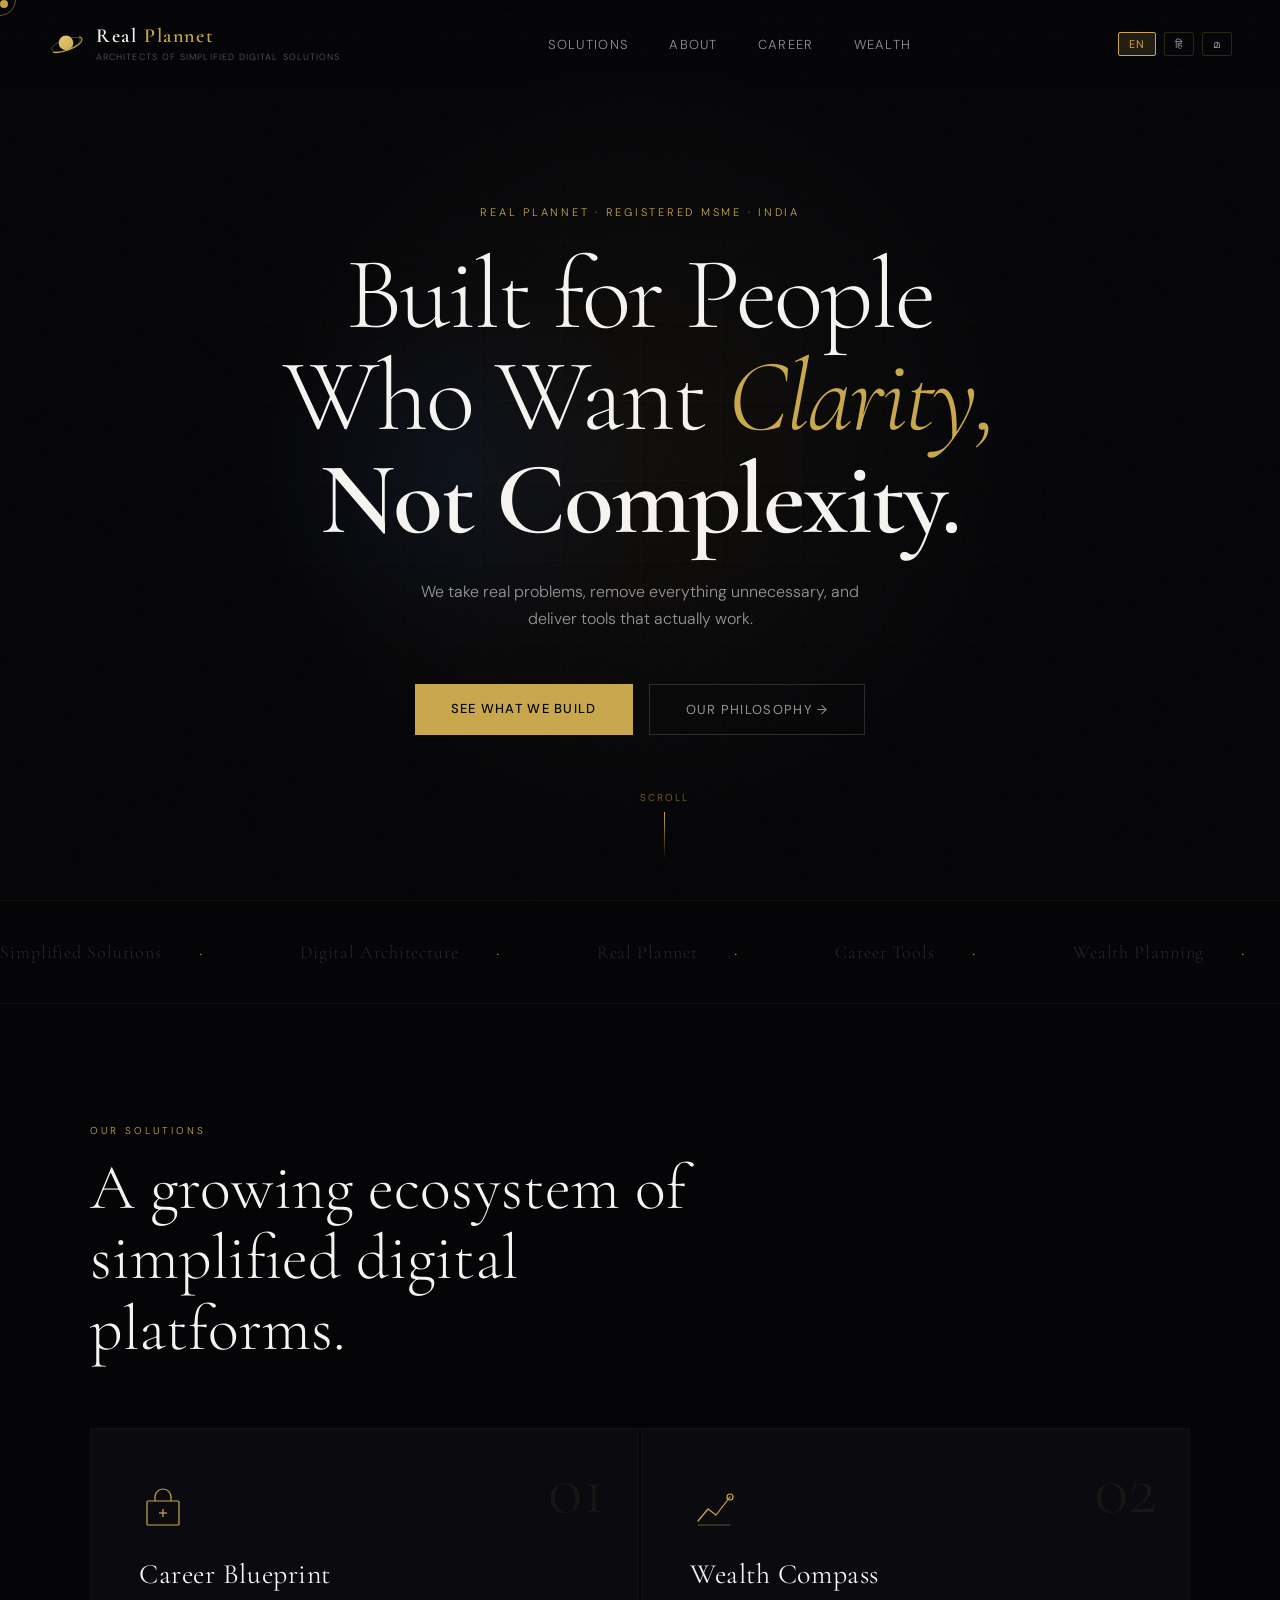
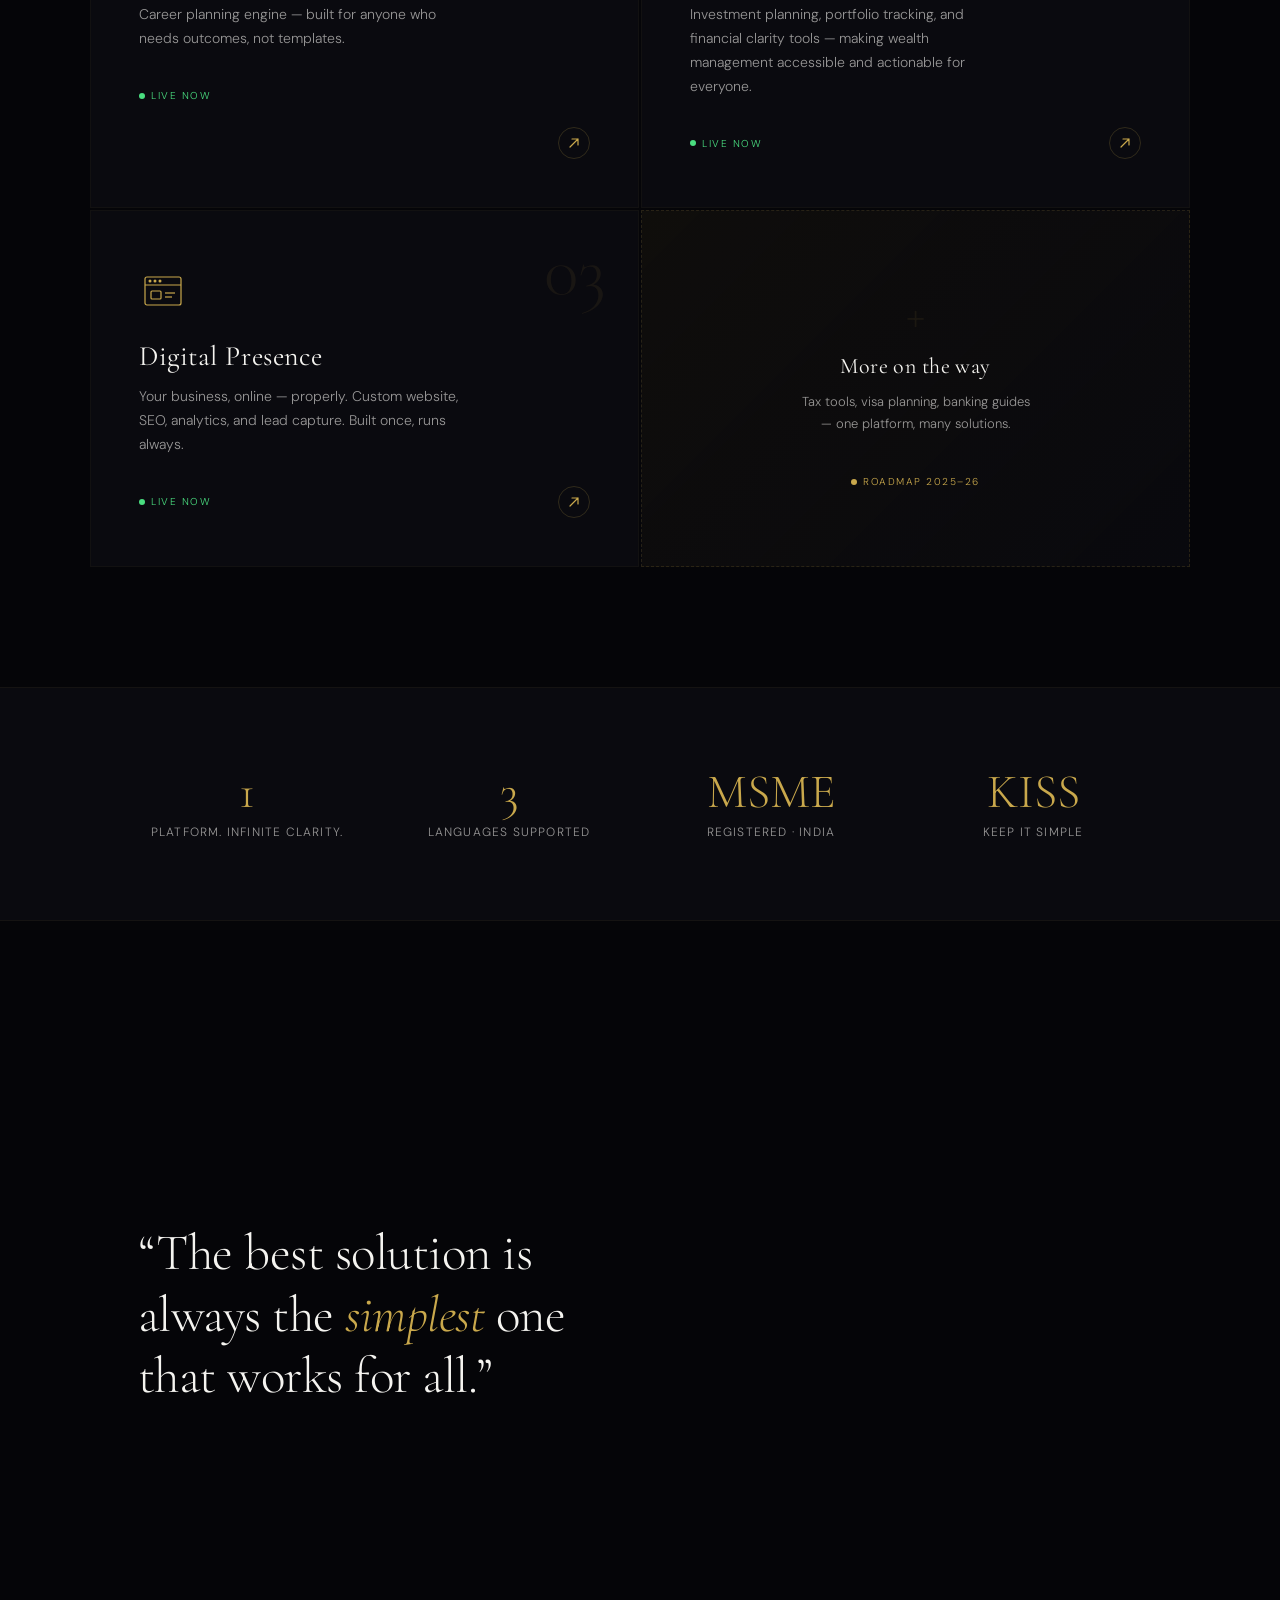
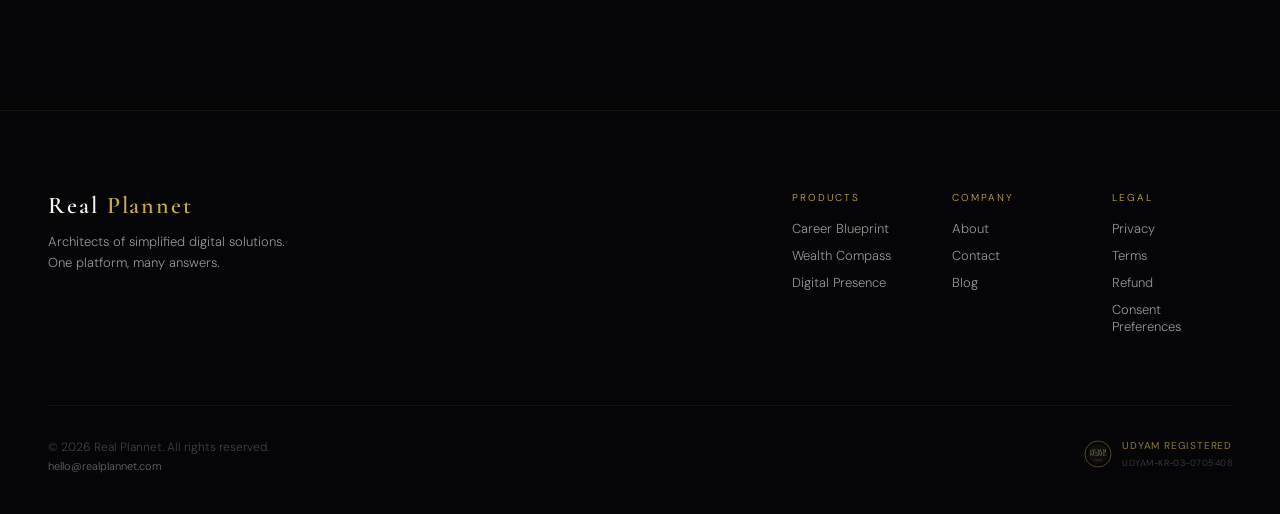
==== index.html @ f95e35b5 "SEO fixes: canonical tags, robots.txt, root favicons, OG/Twitter meta tags" ====
<!DOCTYPE html>
<html lang="en">
<head>
<meta charset="UTF-8">
<!-- Termly Consent Banner — MUST be first script -->
<script src="https://app.termly.io/resource-blocker/7c511a4a-8949-4176-b0ae-2893ac09e19d?autoBlock=on"></script>
<!-- Google Tag Manager -->
<script>(function(w,d,s,l,i){w[l]=w[l]||[];w[l].push({'gtm.start':
new Date().getTime(),event:'gtm.js'});var f=d.getElementsByTagName(s)[0],
j=d.createElement(s),dl=l!='dataLayer'?'&l='+l:'';j.async=true;j.src=
'https://www.googletagmanager.com/gtm.js?id='+i+dl;f.parentNode.insertBefore(j,f);
})(window,document,'script','dataLayer','GTM-W5S9GM2N');</script>
<!-- End Google Tag Manager -->
<!-- GA4 now managed via GTM-W5S9GM2N -->
<meta name="viewport" content="width=device-width, initial-scale=1.0">
<title>Real Plannet — Architects of Simplified Digital Solutions</title>
<meta name="description" content="Real Plannet builds simplified digital solutions for career, wealth, property, and beyond. One platform. Real results.">
<link rel="canonical" href="https://realplannet.com/">
<meta property="og:type" content="website">
<meta property="og:site_name" content="Real Plannet">
<meta property="og:url" content="https://realplannet.com/">
<meta property="og:title" content="Real Plannet — Architects of Simplified Digital Solutions">
<meta property="og:description" content="Real Plannet builds simplified digital solutions for career, wealth, property, and beyond. One platform. Real results.">
<meta property="og:image" content="https://realplannet.com/assets/icon-512.png">
<meta name="twitter:card" content="summary">
<meta name="twitter:title" content="Real Plannet — Architects of Simplified Digital Solutions">
<meta name="twitter:description" content="Real Plannet builds simplified digital solutions for career, wealth, property, and beyond. One platform. Real results.">
<meta name="twitter:image" content="https://realplannet.com/assets/icon-512.png">
<link rel="icon" href="assets/favicon.ico" sizes="any">
<link rel="icon" type="image/png" sizes="32x32" href="assets/favicon-32.png">
<link rel="icon" type="image/png" sizes="48x48" href="assets/favicon-48.png">
<link rel="apple-touch-icon" href="assets/apple-touch-icon.png">
<link rel="preconnect" href="https://fonts.googleapis.com">
<link href="https://fonts.googleapis.com/css2?family=Cormorant+Garamond:ital,wght@0,300;0,400;0,600;1,300;1,400&family=DM+Sans:wght@300;400;500&display=swap" rel="stylesheet">
<style>
  :root {
    --black: #050508;
    --deep: #0a0a0f;
    --navy: #080d1a;
    --gold: #c9a84c;
    --gold-light: #e8c97a;
    --gold-dim: rgba(201,168,76,0.15);
    --white: #f5f4f0;
    --white-dim: rgba(245,244,240,0.6);
    --white-faint: rgba(245,244,240,0.08);
    --font-display: 'Cormorant Garamond', serif;
    --font-body: 'DM Sans', sans-serif;
  }

  *, *::before, *::after { margin: 0; padding: 0; box-sizing: border-box; }

  html { scroll-behavior: smooth; }

  body {
    background: var(--black);
    color: var(--white);
    font-family: var(--font-body);
    font-weight: 300;
    overflow-x: hidden;
    cursor: none;
  }

  /* Custom cursor */
  .cursor {
    width: 8px; height: 8px;
    background: var(--gold);
    border-radius: 50%;
    position: fixed;
    pointer-events: none;
    z-index: 9999;
    transition: transform 0.15s ease;
    mix-blend-mode: difference;
  }
  .cursor-ring {
    width: 32px; height: 32px;
    border: 1px solid rgba(201,168,76,0.5);
    border-radius: 50%;
    position: fixed;
    pointer-events: none;
    z-index: 9998;
    transition: all 0.25s ease;
  }

  /* Noise overlay */
  body::before {
    content: '';
    position: fixed;
    inset: 0;
    background-image: url("data:image/svg+xml,%3Csvg viewBox='0 0 256 256' xmlns='http://www.w3.org/2000/svg'%3E%3Cfilter id='noise'%3E%3CfeTurbulence type='fractalNoise' baseFrequency='0.9' numOctaves='4' stitchTiles='stitch'/%3E%3C/filter%3E%3Crect width='100%25' height='100%25' filter='url(%23noise)' opacity='0.04'/%3E%3C/svg%3E");
    pointer-events: none;
    z-index: 9997;
    opacity: 0.4;
  }

  /* NAV */
  nav {
    position: fixed;
    top: 0; left: 0; right: 0;
    z-index: 100;
    display: flex;
    align-items: center;
    justify-content: space-between;
    padding: 24px 48px;
    background: linear-gradient(to bottom, rgba(5,5,8,0.95), transparent);
    backdrop-filter: blur(0px);
    transition: all 0.4s ease;
  }
  nav.scrolled {
    padding: 16px 48px;
    background: rgba(5,5,8,0.92);
    backdrop-filter: blur(20px);
    border-bottom: 1px solid rgba(201,168,76,0.08);
  }

  .logo {
    display: flex;
    align-items: center;
    gap: 12px;
    text-decoration: none;
  }
  .logo-mark {
    width: 36px; height: 36px;
    position: relative;
  }
  .logo-mark svg { width: 100%; height: 100%; }
  .logo-text {
    font-family: var(--font-display);
    font-size: 20px;
    font-weight: 600;
    letter-spacing: 0.08em;
    color: var(--white);
    white-space: nowrap;
  }
  .logo-text span { color: var(--gold); }

  .nav-links {
    display: flex;
    align-items: center;
    gap: 40px;
    list-style: none;
  }
  .nav-links a {
    color: var(--white-dim);
    text-decoration: none;
    font-size: 13px;
    letter-spacing: 0.1em;
    text-transform: uppercase;
    transition: color 0.3s;
  }
  .nav-links a:hover { color: var(--gold); }

  .nav-lang {
    display: flex;
    gap: 8px;
  }
  .lang-btn {
    background: none;
    border: 1px solid rgba(201,168,76,0.2);
    color: var(--white-dim);
    font-family: var(--font-body);
    font-size: 11px;
    letter-spacing: 0.08em;
    padding: 4px 10px;
    border-radius: 2px;
    cursor: none;
    transition: all 0.3s;
  }
  .lang-btn:hover, .lang-btn.active {
    border-color: var(--gold);
    color: var(--gold);
    background: var(--gold-dim);
  }

  /* HERO */
  .hero {
    min-height: 100vh;
    display: flex;
    flex-direction: column;
    align-items: center;
    justify-content: center;
    position: relative;
    overflow: hidden;
    padding: 120px 48px 80px;
  }

  /* Radial glow background */
  .hero-glow {
    position: absolute;
    width: 800px; height: 800px;
    background: radial-gradient(ellipse, rgba(201,168,76,0.06) 0%, transparent 70%);
    top: 50%; left: 50%;
    transform: translate(-50%, -50%);
    pointer-events: none;
  }
  .hero-glow-2 {
    position: absolute;
    width: 400px; height: 400px;
    background: radial-gradient(ellipse, rgba(30,60,120,0.15) 0%, transparent 70%);
    top: 30%; left: 20%;
    pointer-events: none;
  }

  /* Grid lines */
  .hero-grid {
    position: absolute;
    inset: 0;
    background-image:
      linear-gradient(rgba(201,168,76,0.03) 1px, transparent 1px),
      linear-gradient(90deg, rgba(201,168,76,0.03) 1px, transparent 1px);
    background-size: 80px 80px;
    mask-image: radial-gradient(ellipse 60% 60% at 50% 50%, black 0%, transparent 100%);
  }

  .hero-eyebrow {
    font-size: 11px;
    letter-spacing: 0.25em;
    text-transform: uppercase;
    color: var(--gold);
    margin-bottom: 24px;
    opacity: 0;
  }

  .hero-title {
    font-family: var(--font-display);
    font-size: clamp(56px, 8vw, 112px);
    font-weight: 300;
    line-height: 1.0;
    text-align: center;
    letter-spacing: -0.02em;
    max-width: 900px;
    opacity: 0;
  }
  .hero-title em {
    font-style: italic;
    color: var(--gold);
  }
  .hero-title .line-2 {
    display: block;
    font-weight: 600;
  }

  .hero-tagline {
    margin-top: 28px;
    font-size: 16px;
    color: var(--white-dim);
    text-align: center;
    max-width: 480px;
    line-height: 1.7;
    font-weight: 300;
    opacity: 0;
  }

  .hero-tagline-hi {
    display: none;
    font-size: 14px;
    color: var(--white-dim);
    margin-top: 8px;
    text-align: center;
  }
  .hero-tagline-ml {
    display: none;
    font-size: 14px;
    color: var(--white-dim);
    margin-top: 8px;
    text-align: center;
  }

  .hero-cta {
    margin-top: 52px;
    display: flex;
    gap: 16px;
    opacity: 0;
  }

  .btn-primary {
    background: var(--gold);
    color: var(--black);
    border: none;
    padding: 16px 36px;
    font-family: var(--font-body);
    font-size: 13px;
    font-weight: 500;
    letter-spacing: 0.1em;
    text-transform: uppercase;
    text-decoration: none;
    cursor: none;
    transition: all 0.3s ease;
    position: relative;
    overflow: hidden;
  }
  .btn-primary::after {
    content: '';
    position: absolute;
    inset: 0;
    background: rgba(255,255,255,0.2);
    transform: translateX(-100%);
    transition: transform 0.4s ease;
  }
  .btn-primary:hover::after { transform: translateX(0); }
  .btn-primary:hover { transform: translateY(-2px); box-shadow: 0 12px 40px rgba(201,168,76,0.25); }

  .btn-ghost {
    background: transparent;
    color: var(--white-dim);
    border: 1px solid rgba(245,244,240,0.15);
    padding: 16px 36px;
    font-family: var(--font-body);
    font-size: 13px;
    font-weight: 400;
    letter-spacing: 0.1em;
    text-transform: uppercase;
    text-decoration: none;
    cursor: none;
    transition: all 0.3s ease;
  }
  .btn-ghost:hover {
    border-color: var(--gold);
    color: var(--gold);
    transform: translateY(-2px);
  }

  /* Scroll indicator */
  .scroll-indicator {
    position: absolute;
    bottom: 40px;
    left: 50%;
    transform: translateX(-50%);
    display: flex;
    flex-direction: column;
    align-items: center;
    gap: 8px;
    opacity: 0;
  }
  .scroll-line {
    width: 1px;
    height: 48px;
    background: linear-gradient(to bottom, var(--gold), transparent);
    animation: scrollPulse 2s infinite;
  }
  .scroll-text {
    font-size: 10px;
    letter-spacing: 0.2em;
    text-transform: uppercase;
    color: var(--gold);
    opacity: 0.6;
  }

  /* PRODUCTS SECTION */
  .section {
    padding: 120px 48px;
    position: relative;
  }

  .section-label {
    font-size: 10px;
    letter-spacing: 0.3em;
    text-transform: uppercase;
    color: var(--gold);
    margin-bottom: 16px;
  }

  .section-title {
    font-family: var(--font-display);
    font-size: clamp(36px, 5vw, 64px);
    font-weight: 300;
    line-height: 1.1;
    max-width: 600px;
    margin-bottom: 64px;
  }
  .section-title em { font-style: italic; color: var(--gold); }

  /* Product cards */
  .products-grid {
    display: grid;
    grid-template-columns: 1fr 1fr;
    gap: 2px;
    max-width: 1100px;
    margin: 0 auto;
  }

  .product-card {
    background: var(--deep);
    padding: 56px 48px;
    position: relative;
    overflow: hidden;
    cursor: none;
    transition: all 0.4s ease;
    border: 1px solid rgba(201,168,76,0.04);
    text-decoration: none;
    display: block;
    group: true;
  }
  .product-card::before {
    content: '';
    position: absolute;
    inset: 0;
    background: linear-gradient(135deg, rgba(201,168,76,0.05), transparent);
    opacity: 0;
    transition: opacity 0.4s;
  }
  .product-card:hover { transform: translateY(-4px); border-color: rgba(201,168,76,0.15); }
  .product-card:hover::before { opacity: 1; }

  .card-number {
    font-family: var(--font-display);
    font-size: 72px;
    font-weight: 300;
    color: rgba(201,168,76,0.08);
    position: absolute;
    top: 24px; right: 32px;
    line-height: 1;
    transition: color 0.4s;
  }
  .product-card:hover .card-number { color: rgba(201,168,76,0.15); }

  .card-icon {
    width: 48px; height: 48px;
    margin-bottom: 24px;
  }

  .card-title {
    font-family: var(--font-display);
    font-size: 28px;
    font-weight: 400;
    color: var(--white);
    margin-bottom: 12px;
    letter-spacing: 0.02em;
  }

  .card-desc {
    font-size: 14px;
    color: var(--white-dim);
    line-height: 1.7;
    max-width: 320px;
    margin-bottom: 32px;
  }

  .card-status {
    display: inline-flex;
    align-items: center;
    gap: 6px;
    font-size: 10px;
    letter-spacing: 0.15em;
    text-transform: uppercase;
  }
  .status-live { color: #4ade80; }
  .status-live::before {
    content: '';
    width: 6px; height: 6px;
    background: #4ade80;
    border-radius: 50%;
    animation: pulse-green 2s infinite;
  }
  .status-soon { color: var(--gold); }
  .status-soon::before {
    content: '';
    width: 6px; height: 6px;
    background: var(--gold);
    border-radius: 50%;
  }

  .card-arrow {
    position: absolute;
    bottom: 48px; right: 48px;
    width: 32px; height: 32px;
    border: 1px solid rgba(201,168,76,0.2);
    border-radius: 50%;
    display: flex;
    align-items: center;
    justify-content: center;
    transition: all 0.3s;
  }
  .product-card:hover .card-arrow {
    background: var(--gold);
    border-color: var(--gold);
    transform: rotate(45deg);
  }
  .card-arrow svg { width: 12px; height: 12px; }
  .product-card:hover .card-arrow svg path { stroke: var(--black); }

  /* STATS */
  .stats-section {
    padding: 80px 48px;
    background: var(--deep);
    border-top: 1px solid rgba(201,168,76,0.06);
    border-bottom: 1px solid rgba(201,168,76,0.06);
  }
  .stats-grid {
    display: grid;
    grid-template-columns: repeat(4, 1fr);
    gap: 48px;
    max-width: 1000px;
    margin: 0 auto;
    text-align: center;
  }
  .stat-number {
    font-family: var(--font-display);
    font-size: 48px;
    font-weight: 300;
    color: var(--gold);
    line-height: 1;
    margin-bottom: 8px;
  }
  .stat-label {
    font-size: 12px;
    letter-spacing: 0.1em;
    text-transform: uppercase;
    color: var(--white-dim);
  }

  /* ABOUT / PHILOSOPHY */
  .philosophy {
    padding: 140px 48px;
    max-width: 1100px;
    margin: 0 auto;
    display: grid;
    grid-template-columns: 1fr 1fr;
    gap: 80px;
    align-items: center;
  }
  .philosophy-quote {
    font-family: var(--font-display);
    font-size: clamp(32px, 4vw, 52px);
    font-weight: 300;
    line-height: 1.2;
    letter-spacing: -0.01em;
  }
  .philosophy-quote em { font-style: italic; color: var(--gold); }

  .philosophy-body {
    font-size: 15px;
    color: var(--white-dim);
    line-height: 1.85;
  }
  .philosophy-body p + p { margin-top: 20px; }

  .philosophy-divider {
    width: 40px;
    height: 1px;
    background: var(--gold);
    margin: 28px 0;
  }

  /* MARQUEE */
  .marquee-section {
    padding: 40px 0;
    overflow: hidden;
    border-top: 1px solid rgba(201,168,76,0.06);
    border-bottom: 1px solid rgba(201,168,76,0.06);
  }
  .marquee-track {
    display: flex;
    gap: 64px;
    animation: marquee 20s linear infinite;
    white-space: nowrap;
  }
  .marquee-item {
    font-family: var(--font-display);
    font-size: 18px;
    font-weight: 300;
    color: rgba(245,244,240,0.15);
    letter-spacing: 0.05em;
    flex-shrink: 0;
  }
  .marquee-item span { color: var(--gold); margin: 0 32px; }

  /* FOOTER */
  footer {
    padding: 80px 48px 40px;
    border-top: 1px solid rgba(201,168,76,0.08);
  }
  .footer-top {
    display: flex;
    justify-content: space-between;
    align-items: flex-start;
    margin-bottom: 60px;
  }
  .footer-brand .logo-text {
    font-size: 24px;
    margin-bottom: 12px;
    display: block;
  }
  .footer-tagline {
    font-size: 13px;
    color: var(--white-dim);
    max-width: 260px;
    line-height: 1.6;
  }
  .footer-links {
    display: grid;
    grid-template-columns: repeat(3, 120px);
    gap: 40px;
  }
  .footer-col-title {
    font-size: 10px;
    letter-spacing: 0.2em;
    text-transform: uppercase;
    color: var(--gold);
    margin-bottom: 16px;
  }
  .footer-col a {
    display: block;
    font-size: 13px;
    color: var(--white-dim);
    text-decoration: none;
    margin-bottom: 10px;
    transition: color 0.3s;
  }
  .footer-col a:hover { color: var(--white); }

  .footer-bottom {
    display: flex;
    justify-content: space-between;
    align-items: center;
    padding-top: 32px;
    border-top: 1px solid rgba(245,244,240,0.05);
    font-size: 12px;
    color: rgba(245,244,240,0.25);
  }
  .footer-msme {
    font-size: 11px;
    color: rgba(245,244,240,0.2);
    text-align: right;
    line-height: 1.6;
  }

  /* ANIMATIONS */
  @keyframes fadeUp {
    from { opacity: 0; transform: translateY(30px); }
    to { opacity: 1; transform: translateY(0); }
  }
  @keyframes fadeIn {
    from { opacity: 0; }
    to { opacity: 1; }
  }
  @keyframes scrollPulse {
    0%, 100% { opacity: 0.4; transform: scaleY(1); }
    50% { opacity: 1; transform: scaleY(1.2); }
  }
  @keyframes pulse-green {
    0%, 100% { opacity: 1; box-shadow: 0 0 0 0 rgba(74,222,128,0.4); }
    50% { box-shadow: 0 0 0 4px rgba(74,222,128,0); }
  }
  @keyframes marquee {
    from { transform: translateX(0); }
    to { transform: translateX(-50%); }
  }

  /* Scroll reveal */
  .reveal {
    opacity: 0;
    transform: translateY(40px);
    transition: all 0.8s ease;
  }
  .reveal.visible {
    opacity: 1;
    transform: translateY(0);
  }

  /* Responsive */
  @media (max-width: 768px) {
    nav { padding: 20px 24px; }
    .nav-links { display: none; }
    .hero { padding: 100px 24px 80px; }
    .section { padding: 80px 24px; }
    .products-grid { grid-template-columns: 1fr; }
    .stats-grid { grid-template-columns: repeat(2, 1fr); gap: 32px; }
    .philosophy { grid-template-columns: 1fr; padding: 80px 24px; gap: 40px; }
    .footer-top { flex-direction: column; gap: 40px; }
    .footer-links { grid-template-columns: repeat(2, 1fr); }
  }
</style>
</head>
<body>
<!-- Google Tag Manager (noscript) -->
<noscript><iframe src="https://www.googletagmanager.com/ns.html?id=GTM-W5S9GM2N"
height="0" width="0" style="display:none;visibility:hidden"></iframe></noscript>
<!-- End Google Tag Manager (noscript) -->

<!-- Custom cursor -->
<div class="cursor" id="cursor"></div>
<div class="cursor-ring" id="cursorRing"></div>

<!-- NAV -->
<nav id="navbar">
  <a href="#" class="logo">
    <div class="logo-mark">
      <svg viewBox="0 0 64 64" fill="none" xmlns="http://www.w3.org/2000/svg">
        <defs><linearGradient id="navGold" x1="20" y1="16" x2="44" y2="48" gradientUnits="userSpaceOnUse"><stop stop-color="#e8c97a"/><stop offset="1" stop-color="#c9a84c"/></linearGradient></defs>
        <ellipse cx="32" cy="33" rx="27" ry="9.5" transform="rotate(-20 32 33)" stroke="#c9a84c" stroke-width="1.4" opacity="0.45"/>
        <circle cx="32" cy="30" r="13" fill="url(#navGold)"/>
        <path d="M5.5 38 A27 9.5 0 0 0 58.5 28" transform="rotate(-20 32 33)" stroke="#c9a84c" stroke-width="1.8" fill="none"/>
      </svg>
    </div>
    <span style="display:flex; flex-direction:column; gap:3px;">
      <span class="logo-text">Real <span>Plannet</span></span>
      <span style="font-size:9px; letter-spacing:0.12em; color:rgba(245,244,240,0.35); text-transform:uppercase; font-family:'DM Sans', sans-serif;">Architects of Simplified Digital Solutions</span>
    </span>
  </a>

  <ul class="nav-links">
    <li><a href="#solutions" data-i18n="nav_solutions">Solutions</a></li>
    <li><a href="#about" data-i18n="nav_about">About</a></li>
    <li><a href="#career" data-i18n="nav_career">Career</a></li>
    <li><a href="#wealth" data-i18n="nav_wealth">Wealth</a></li>
  </ul>

  <div class="nav-lang">
    <button class="lang-btn active" onclick="setLang('en')">EN</button>
    <button class="lang-btn" onclick="setLang('hi')">हि</button>
    <button class="lang-btn" onclick="setLang('ml')">മ</button>
  </div>
</nav>

<!-- HERO -->
<section class="hero">
  <div class="hero-glow"></div>
  <div class="hero-glow-2"></div>
  <div class="hero-grid"></div>

  <p class="hero-eyebrow reveal" data-i18n="hero_eyebrow">Real Plannet · Registered MSME · India</p>

  <h1 class="hero-title reveal" id="heroTitle" data-i18n-html="hero_title">
    Built for People<br>
    Who Want <em>Clarity,</em> <span class="line-2">Not Complexity.</span>
  </h1>

  <p class="hero-tagline reveal" id="heroTagline" data-i18n="hero_tagline">
    We take real problems, remove everything unnecessary, and deliver tools that actually work.
  </p>

  <div class="hero-cta reveal">
    <a href="#solutions" class="btn-primary" data-i18n="hero_cta_primary">See What We Build</a>
    <a href="#about" class="btn-ghost" data-i18n="hero_cta_ghost">Our Philosophy →</a>
  </div>

  <div class="scroll-indicator reveal">
    <span class="scroll-text" data-i18n="scroll_text">Scroll</span>
    <div class="scroll-line"></div>
  </div>
</section>

<!-- MARQUEE -->
<div class="marquee-section">
  <div class="marquee-track">
    <span class="marquee-item">Simplified Solutions <span>·</span></span>
    <span class="marquee-item">Digital Architecture <span>·</span></span>
    <span class="marquee-item">Real Plannet <span>·</span></span>
    <span class="marquee-item">Career Tools <span>·</span></span>
    <span class="marquee-item">Wealth Planning <span>·</span></span>
    <span class="marquee-item">Property Intelligence <span>·</span></span>
    <span class="marquee-item">KISS Philosophy <span>·</span></span>
    <span class="marquee-item">Real Results <span>·</span></span>
    <span class="marquee-item">Simplified Solutions <span>·</span></span>
    <span class="marquee-item">Digital Architecture <span>·</span></span>
    <span class="marquee-item">Real Plannet <span>·</span></span>
    <span class="marquee-item">Career Tools <span>·</span></span>
    <span class="marquee-item">Wealth Planning <span>·</span></span>
    <span class="marquee-item">Property Intelligence <span>·</span></span>
    <span class="marquee-item">KISS Philosophy <span>·</span></span>
    <span class="marquee-item">Real Results <span>·</span></span>
  </div>
</div>

<!-- PRODUCTS -->
<section class="section" id="solutions">
  <div style="max-width:1100px;margin:0 auto;">
    <p class="section-label reveal" data-i18n="section_label">Our Solutions</p>
    <h2 class="section-title reveal" data-i18n-html="section_title">A growing ecosystem of simplified digital platforms.</h2>

    <div class="products-grid">

      <!-- Career -->
      <a href="https://career.realplannet.com" class="product-card reveal" id="career">
        <span class="card-number">01</span>
        <div class="card-icon">
          <svg viewBox="0 0 48 48" fill="none" xmlns="http://www.w3.org/2000/svg">
            <rect x="8" y="16" width="32" height="24" rx="1" stroke="#c9a84c" stroke-width="1.2"/>
            <path d="M16 16V12a8 8 0 0116 0v4" stroke="#c9a84c" stroke-width="1.2"/>
            <line x1="24" y1="24" x2="24" y2="32" stroke="#c9a84c" stroke-width="1.2"/>
            <line x1="20" y1="28" x2="28" y2="28" stroke="#c9a84c" stroke-width="1.2"/>
          </svg>
        </div>
        <h3 class="card-title" data-i18n="card1_title">Career Blueprint</h3>
        <p class="card-desc" data-i18n="card1_desc">Career planning engine — built for anyone who needs outcomes, not templates.</p>
        <span class="card-status status-live" data-i18n="status_live">Live Now</span>
        <div class="card-arrow">
          <svg viewBox="0 0 12 12" fill="none"><path d="M2 10L10 2M10 2H4M10 2V8" stroke="#c9a84c" stroke-width="1.2" stroke-linecap="round"/></svg>
        </div>
      </a>

      <!-- Wealth -->
      <a href="https://wealth.realplannet.com" class="product-card reveal" id="wealth">
        <span class="card-number">02</span>
        <div class="card-icon">
          <svg viewBox="0 0 48 48" fill="none" xmlns="http://www.w3.org/2000/svg">
            <polyline points="8,36 18,24 26,30 40,12" stroke="#c9a84c" stroke-width="1.2" stroke-linecap="round" stroke-linejoin="round"/>
            <circle cx="40" cy="12" r="3" stroke="#c9a84c" stroke-width="1.2"/>
            <line x1="8" y1="40" x2="40" y2="40" stroke="#c9a84c" stroke-width="1.2" opacity="0.4"/>
          </svg>
        </div>
        <h3 class="card-title" data-i18n="card2_title">Wealth Compass</h3>
        <p class="card-desc" data-i18n="card2_desc">Investment planning, portfolio tracking, and financial clarity tools — making wealth management accessible and actionable for everyone.</p>
        <span class="card-status status-live" data-i18n="status_live">Live Now</span>
        <div class="card-arrow">
          <svg viewBox="0 0 12 12" fill="none"><path d="M2 10L10 2M10 2H4M10 2V8" stroke="#c9a84c" stroke-width="1.2" stroke-linecap="round"/></svg>
        </div>
      </a>

      <!-- Digital Presence -->
      <div class="product-card reveal" id="digitalPresenceCard" style="cursor:pointer;" onclick="window.open('https://web.realplannet.com','_blank')">
        <span class="card-number">03</span>
        <div class="card-icon">
          <svg viewBox="0 0 48 48" fill="none" xmlns="http://www.w3.org/2000/svg">
            <rect x="6" y="10" width="36" height="28" rx="2" stroke="#c9a84c" stroke-width="1.2"/>
            <line x1="6" y1="18" x2="42" y2="18" stroke="#c9a84c" stroke-width="1.2"/>
            <circle cx="11" cy="14" r="1.5" fill="#c9a84c"/>
            <circle cx="16" cy="14" r="1.5" fill="#c9a84c"/>
            <circle cx="21" cy="14" r="1.5" fill="#c9a84c"/>
            <rect x="12" y="24" width="10" height="8" rx="1" stroke="#c9a84c" stroke-width="1.2"/>
            <line x1="26" y1="26" x2="36" y2="26" stroke="#c9a84c" stroke-width="1.2"/>
            <line x1="26" y1="30" x2="33" y2="30" stroke="#c9a84c" stroke-width="1.2"/>
          </svg>
        </div>
        <h3 class="card-title" data-i18n="card3_title">Digital Presence</h3>
        <p class="card-desc" data-i18n="card3_desc">Your business, online — properly. Custom website, SEO, analytics, and lead capture. Built once, runs always.</p>
        <span class="card-status status-live" data-i18n="status_live">Live Now</span>
        <div class="card-arrow">
          <svg viewBox="0 0 12 12" fill="none"><path d="M2 10L10 2M10 2H4M10 2V8" stroke="#c9a84c" stroke-width="1.2" stroke-linecap="round"/></svg>
        </div>
      </div>

      <!-- More -->
      <div class="product-card reveal" style="background: linear-gradient(135deg, rgba(201,168,76,0.05), rgba(10,10,15,0.8)); border: 1px dashed rgba(201,168,76,0.15); display:flex; flex-direction:column; justify-content:center; align-items:center; text-align:center; min-height: 280px;">
        <span class="card-number" style="position:relative; top:auto; right:auto; font-size:48px; margin-bottom:16px;">+</span>
        <h3 class="card-title" style="font-size:22px;" data-i18n="card4_title">More on the way</h3>
        <p class="card-desc" style="font-size:13px; text-align:center; max-width:240px;" data-i18n="card4_desc">Tax tools, visa planning, banking guides — one platform, many solutions.</p>
        <span class="card-status status-soon" style="margin-top:8px;" data-i18n="roadmap_label">Roadmap 2025–26</span>
      </div>

    </div>
  </div>
</section>

<!-- STATS -->
<div class="stats-section">
  <div class="stats-grid">
    <div class="reveal">
      <div class="stat-number">1</div>
      <div class="stat-label" data-i18n="stat1_label">Platform. Infinite Clarity.</div>
    </div>
    <div class="reveal">
      <div class="stat-number">3</div>
      <div class="stat-label" data-i18n="stat2_label">Languages Supported</div>
    </div>
    <div class="reveal">
      <div class="stat-number">MSME</div>
      <div class="stat-label" data-i18n="stat3_label">Registered · India</div>
    </div>
    <div class="reveal">
      <div class="stat-number">KISS</div>
      <div class="stat-label" data-i18n="stat4_label">Keep It Simple</div>
    </div>
  </div>
</div>

<!-- PHILOSOPHY -->
<div class="philosophy" id="about">
  <div class="reveal">
    <h2 class="philosophy-quote" data-i18n-html="philosophy_quote">
      “The best solution is always the <em>simplest</em> one that works for all.”
    </h2>
  </div>
  <div class="reveal">
    <p class="philosophy-body">
      <p style="font-size:13px; letter-spacing:0.15em; text-transform:uppercase; color:var(--gold); margin-bottom:16px;" data-i18n="philosophy_label">Our Philosophy</p>
      <p style="font-size:15px; color:var(--white-dim); line-height:1.85;" data-i18n="philosophy_body1">Real Plannet was founded by Raneesh and Priyamol with a singular conviction: that complexity is a problem worth solving.</p>
      <div class="philosophy-divider"></div>
      <p style="font-size:15px; color:var(--white-dim); line-height:1.85;" data-i18n-html="philosophy_body2">We are architects of simplified digital solutions — designing, building, and delivering tools that remove friction from the way people work, plan, and grow.<br><br>Every product we create starts not with technology, but with a real problem faced by a real person. We strip it down. We rebuild it simply. Then we deliver it at scale.<br><br><em style="color:var(--white)">Real Plannet is not a software company. It is a design philosophy made digital.</em></p>
      <div style="margin-top:32px;">
        <a href="#solutions" class="btn-primary" style="display:inline-block;" data-i18n="philosophy_cta">Our Platform →</a>
      </div>
    </p>
  </div>
</div>

<!-- FOOTER -->
<footer>
  <div class="footer-top">
    <div class="footer-brand">
      <span class="logo-text">Real <span style="color:var(--gold)">Plannet</span></span>
      <p class="footer-tagline" data-i18n="footer_tagline">Architects of simplified digital solutions. One platform, many answers.</p>
    </div>
    <div class="footer-links">
      <div class="footer-col">
        <p class="footer-col-title" data-i18n="footer_products">Products</p>
        <a href="https://career.realplannet.com" data-i18n="card1_title">Career Blueprint</a>
        <a href="https://wealth.realplannet.com" data-i18n="card2_title">Wealth Compass</a>
        <a href="https://web.realplannet.com" target="_blank" data-i18n="card3_title">Digital Presence</a>
      </div>
      <div class="footer-col">
        <p class="footer-col-title" data-i18n="footer_company">Company</p>
        <a href="#">About</a>
        <a href="#" onclick="openGeneralContactModal(event)">Contact</a>
        <a href="#">Blog</a>
      </div>
      <div class="footer-col">
        <p class="footer-col-title">Legal</p>
        <a href="/privacy.html">Privacy</a>
        <a href="/terms.html">Terms</a>
        <a href="/refund.html">Refund</a>
        <a href="#" class="termly-display-preferences">Consent Preferences</a>
      </div>
    </div>
  </div>
  <div class="footer-bottom">
    <div style="display:flex; flex-direction:column; gap:4px;">
      <span>© 2026 Real Plannet. All rights reserved.</span>
      <span style="font-size:11px; color:rgba(245,244,240,0.3);">
        <a href="mailto:hello@realplannet.com" style="color:rgba(245,244,240,0.4); text-decoration:none; transition:color 0.2s;" onmouseover="this.style.color='#c9a84c'" onmouseout="this.style.color='rgba(245,244,240,0.4)'">hello@realplannet.com</a>
      </span>
    </div>
    <div class="footer-msme">
      <!-- MSME Udyam Badge -->
      <div style="display:flex; align-items:center; gap:10px; justify-content:flex-end; margin-bottom:4px;">
        <svg width="28" height="28" viewBox="0 0 28 28" fill="none" xmlns="http://www.w3.org/2000/svg" aria-label="MSME Udyam Registered">
          <circle cx="14" cy="14" r="13" stroke="rgba(201,168,76,0.4)" stroke-width="1"/>
          <circle cx="14" cy="14" r="10" fill="rgba(201,168,76,0.06)"/>
          <text x="14" y="11.5" text-anchor="middle" font-family="DM Sans,sans-serif" font-size="4" font-weight="500" fill="rgba(201,168,76,0.7)" letter-spacing="0.5">UDYAM</text>
          <text x="14" y="16" text-anchor="middle" font-family="DM Sans,sans-serif" font-size="5.5" font-weight="300" fill="rgba(245,244,240,0.5)">MSME</text>
          <text x="14" y="20.5" text-anchor="middle" font-family="DM Sans,sans-serif" font-size="3" font-weight="300" fill="rgba(245,244,240,0.3)" letter-spacing="0.3">INDIA</text>
        </svg>
        <div>
          <div style="font-size:10px; color:rgba(201,168,76,0.6); letter-spacing:0.08em; font-weight:500;">UDYAM REGISTERED</div>
          <div style="font-size:9px; color:rgba(245,244,240,0.25); letter-spacing:0.05em; margin-top:2px;">UDYAM-KR-03-0705408</div>
        </div>
      </div>
    </div>
  </div>
</footer>

<script>
  // Custom cursor
  const cursor = document.getElementById('cursor');
  const ring = document.getElementById('cursorRing');
  let mouseX = 0, mouseY = 0, ringX = 0, ringY = 0;

  document.addEventListener('mousemove', (e) => {
    mouseX = e.clientX; mouseY = e.clientY;
    cursor.style.left = mouseX - 4 + 'px';
    cursor.style.top = mouseY - 4 + 'px';
  });

  function animateRing() {
    ringX += (mouseX - ringX - 16) * 0.12;
    ringY += (mouseY - ringY - 16) * 0.12;
    ring.style.left = ringX + 'px';
    ring.style.top = ringY + 'px';
    requestAnimationFrame(animateRing);
  }
  animateRing();

  document.querySelectorAll('a, button').forEach(el => {
    el.addEventListener('mouseenter', () => {
      cursor.style.transform = 'scale(2)';
      ring.style.transform = 'scale(1.5)';
      ring.style.borderColor = 'rgba(201,168,76,0.8)';
    });
    el.addEventListener('mouseleave', () => {
      cursor.style.transform = 'scale(1)';
      ring.style.transform = 'scale(1)';
      ring.style.borderColor = 'rgba(201,168,76,0.5)';
    });
  });

  // Navbar scroll
  window.addEventListener('scroll', () => {
    document.getElementById('navbar').classList.toggle('scrolled', window.scrollY > 50);
  });

  // Scroll reveal
  const reveals = document.querySelectorAll('.reveal');
  const observer = new IntersectionObserver((entries) => {
    entries.forEach((entry, i) => {
      if (entry.isIntersecting) {
        setTimeout(() => entry.target.classList.add('visible'), i * 80);
      }
    });
  }, { threshold: 0.1 });
  reveals.forEach(el => observer.observe(el));

  // Hide the decorative scroll cue whenever it would collide with the
  // hero CTA buttons (short or zoomed viewports) — checked precisely
  // rather than via a fixed height breakpoint.
  function fitScrollCue() {
    const cue = document.querySelector('.scroll-indicator');
    const cta = document.querySelector('.hero-cta');
    if (!cue || !cta) return;
    cue.style.display = '';
    const c = cue.getBoundingClientRect();
    const b = cta.getBoundingClientRect();
    if (c.top < b.bottom + 20) cue.style.display = 'none';
  }
  window.addEventListener('load', fitScrollCue);
  window.addEventListener('resize', fitScrollCue);
  fitScrollCue();

  // Fallback: if the IntersectionObserver never fires (some embedded
  // preview environments freeze it), force content visible so the page
  // is never blank. Real browsers reveal in-view items first, so this
  // no-ops there and the scroll stagger is preserved.
  setTimeout(() => {
    const anyVisible = [...reveals].some(el => el.classList.contains('visible'));
    if (!anyVisible) reveals.forEach(el => {
      el.style.transition = 'none';
      el.style.opacity = '1';
      el.style.transform = 'none';
      el.classList.add('visible');
    });
  }, 600);

  // Language switcher — full i18n
  const translations = {
    en: {
      nav_solutions: 'Solutions',
      nav_about: 'About',
      nav_career: 'Career',
      nav_wealth: 'Wealth',
      hero_eyebrow: 'Real Plannet · Registered MSME · India',
      hero_title: 'Built for People<br>Who Want <em>Clarity,</em> <span class=\"line-2\">Not Complexity.</span>',
      hero_tagline: 'We take real problems, remove everything unnecessary, and deliver tools that actually work.',
      hero_cta_primary: 'See What We Build',
      hero_cta_ghost: 'Our Philosophy →',
      scroll_text: 'Scroll',
      section_label: 'Our Solutions',
      section_title: 'A growing ecosystem of simplified digital platforms.',
      card1_title: 'Career Blueprint',
      card1_desc: 'Career planning engine — built for anyone who needs outcomes, not templates.',
      card2_title: 'Wealth Compass',
      card2_desc: 'Investment planning, portfolio tracking, and financial clarity tools — making wealth management accessible and actionable for everyone.',
      card3_title: 'Digital Presence',
      card3_desc: 'Your business, online — properly. Custom website, SEO, analytics, and lead capture. Built once, runs always.',
      card4_title: 'More on the way',
      card4_desc: 'Tax tools, visa planning, banking guides — one platform, many solutions.',
      status_live: 'Live Now',
      roadmap_label: 'Roadmap 2025–26',
      stat1_label: 'Live Platforms',
      stat2_label: 'Registered · India',
      stat3_label: 'Our Design Principle',
      philosophy_quote: '"The best solution is always the <em>simplest</em> one that works for all."',
      philosophy_label: 'Our Philosophy',
      philosophy_body1: 'Real Plannet was founded by Raneesh and Priyamol with a singular conviction: that complexity is a problem worth solving.',
      philosophy_body2: 'We are architects of simplified digital solutions — designing, building, and delivering tools that remove friction from the way people work, plan, and grow.<br><br>Every product we create starts not with technology, but with a real problem faced by a real person. We strip it down. We rebuild it simply. Then we deliver it at scale.<br><br><em style=\"color:var(--white)\">Real Plannet is not a software company. It is a design philosophy made digital.</em>',
      philosophy_cta: 'Our Platform →',
      footer_tagline: 'Architects of simplified digital solutions. One platform, many answers.',
      footer_products: 'Products',
      footer_company: 'Company',
    },
    hi: {
      nav_solutions: 'समाधान',
      nav_about: 'हमारे बारे में',
      nav_career: 'करियर',
      nav_wealth: 'संपत्ति',
      hero_eyebrow: 'Real Plannet · पंजीकृत MSME · भारत',
      hero_title: 'हम <em>निर्मित</em> करते हैं<br>सरल <span class=\"line-2\">समाधान।</span>',
      hero_tagline: 'जटिल समस्याएं। सरल समाधान। असली परिणाम।',
      hero_cta_primary: 'समाधान देखें',
      hero_cta_ghost: 'हमारा दर्शन →',
      scroll_text: 'स्क्रॉल',
      section_label: 'हमारे समाधान',
      section_title: 'सरल डिजिटल प्लेटफ़ॉर्म का बढ़ता पारिस्थितिकी तंत्र।',
      card1_title: 'करियर ब्लूप्रिंट',
      card1_desc: 'करियर प्लानिंग इंजन — हर उस व्यक्ति के लिए जिसे परिणाम चाहिए, टेम्पलेट नहीं।',
      card2_title: 'वेल्थ कम्पास',
      card2_desc: 'निवेश ट्रैकिंग और वित्तीय स्पष्टता — सभी के लिए सुलभ और व्यावहारिक।',
      card3_title: 'डिजिटल प्रेजेंस',
      card3_desc: 'आपका बिज़नेस, ऑनलाइन — सही तरीके से। वेबसाइट, SEO, एनालिटिक्स और लीड कैप्चर। एक बार बनाओ, हमेशा चले।',
      card4_title: 'और भी आ रहा है',
      card4_desc: 'टैक्स टूल्स, वीज़ा प्लानिंग, बैंकिंग गाइड — एक मंच, अनेक समाधान।',
      status_live: 'अभी लाइव',
      roadmap_label: 'रोडमैप 2025–26',
      stat1_label: 'लाइव प्लेटफ़ॉर्म',
      stat2_label: 'पंजीकृत · भारत',
      stat3_label: 'हमारा डिज़ाइन सिद्धांत',
      philosophy_quote: '"सबसे अच्छा समाधान हमेशा सबसे <em>सरल</em> होता है — सभी के लिए।"',
      philosophy_label: 'हमारा दर्शन',
      philosophy_body1: 'Real Plannet की स्थापना Raneesh और Priyamol ने एक दृढ़ विश्वास के साथ की: जटिलता एक ऐसी समस्या है जिसे सुलझाना ज़रूरी है।',
      philosophy_body2: 'हम सरल डिजिटल समाधानों के निर्माता हैं — ऐसे उपकरण बनाते हैं जो लोगों के काम, योजना और विकास से रुकावटें हटाते हैं।<br><br>हर उत्पाद तकनीक से नहीं, बल्कि एक असली समस्या से शुरू होता है। हम उसे सरल बनाते हैं और फिर बड़े पैमाने पर पहुंचाते हैं।<br><br><em style=\"color:var(--white)\">Real Plannet एक सॉफ़्टवेयर कंपनी नहीं है। यह एक डिज़ाइन दर्शन है — डिजिटल रूप में।</em>',
      philosophy_cta: 'हमारा प्लेटफ़ॉर्म →',
      footer_tagline: 'सरल डिजिटल समाधानों के निर्माता। एक मंच, अनेक उत्तर।',
      footer_products: 'उत्पाद',
      footer_company: 'कंपनी',
    },
    ml: {
      nav_solutions: 'പരിഹാരങ്ങൾ',
      nav_about: 'ഞങ്ങളെക്കുറിച്ച്',
      nav_career: 'കരിയർ',
      nav_wealth: 'സമ്പത്ത്',
      hero_eyebrow: 'Real Plannet · MSME രജിസ്റ്റർഡ് · ഇന്ത്യ',
      hero_title: 'ഞങ്ങൾ <em>ആർക്കിടെക്ട്</em> ചെയ്യുന്നു<br>ലളിതമായ <span class=\"line-2\">പരിഹാരങ്ങൾ.</span>',
      hero_tagline: 'സങ്കീർണ്ണമായ പ്രശ്നങ്ങൾ. ലളിതമായ പരിഹാരങ്ങൾ. യഥാർഥ ഫലങ്ങൾ.',
      hero_cta_primary: 'പരിഹാരങ്ങൾ കാണുക',
      hero_cta_ghost: 'ഞങ്ങളുടെ തത്വം →',
      scroll_text: 'സ്ക്രോൾ',
      section_label: 'ഞങ്ങളുടെ പരിഹാരങ്ങൾ',
      section_title: 'ലളിതമായ ഡിജിറ്റൽ പ്ലാറ്റ്ഫോമുകളുടെ വളരുന്ന ആവാസവ്യവസ്ഥ.',
      card1_title: 'കരിയർ ബ്ലൂപ്രിന്റ്',
      card1_desc: 'കരിയർ പ്ലാനിംഗ് എഞ്ചിൻ — ഫലങ്ങൾ ആഗ്രഹിക്കുന്ന ആർക്കും വേണ്ടി, ടെംപ്ലേറ്റുകൾ അല്ല.',
      card2_title: 'വെൽത്ത് കമ്പാസ്',
      card2_desc: 'നിക്ഷേപ ട്രാക്കിംഗും സാമ്പത്തിക വ്യക്തതയും — എല്ലാവർക്കും ലഭ്യമായ രീതിയിൽ.',
      card3_title: 'ഡിജിറ്റൽ പ്രെസൻസ്',
      card3_desc: 'നിങ്ങളുടെ ബിസിനസ്, ഓൺലൈനിൽ — ശരിയായ രീതിയിൽ. വെബ്സൈറ്റ്, SEO, അനലിറ്റിക്സ്, ലീഡ് ക്യാപ്ചർ. ഒരിക്കൽ നിർമ്മിക്കുക, എന്നും പ്രവർത്തിക്കും.',
      card4_title: 'കൂടുതൽ വരുന്നു',
      card4_desc: 'ടാക്സ് ടൂളുകൾ, വിസ ആസൂത്രണം, ബാങ്കിംഗ് ഗൈഡ് — ഒരു പ്ലാറ്റ്ഫോം, നിരവധി പരിഹാരങ്ങൾ.',
      status_live: 'ലൈവ് ആണ്',
      roadmap_label: 'റോഡ്മാപ്പ് 2025–26',
      stat1_label: 'ലൈവ് പ്ലാറ്റ്ഫോമുകൾ',
      stat2_label: 'രജിസ്റ്റർഡ് · ഇന്ത്യ',
      stat3_label: 'ഞങ്ങളുടെ ഡിസൈൻ തത്വം',
      philosophy_quote: '"ഏറ്റവും നല്ല പരിഹാരം എപ്പോഴും ഏറ്റവും <em>ലളിതമായത്</em> ആണ് — എല്ലാവർക്കും."',
      philosophy_label: 'ഞങ്ങളുടെ തത്വശാസ്ത്രം',
      philosophy_body1: 'Real Plannet ഒരു ദൃഢ വിശ്വാസത്തോടെ Raneesh ഉം Priyamol ഉം ചേർന്ന് സ്ഥാപിച്ചു: സങ്കീർണ്ണത പരിഹരിക്കേണ്ട ഒരു പ്രശ്നമാണ്.',
      philosophy_body2: 'ഞങ്ങൾ ലളിതമായ ഡിജിറ്റൽ പരിഹാരങ്ങളുടെ ആർക്കിടെക്ടുകൾ ആണ് — ആളുകൾ ജോലി ചെയ്യുന്ന, ആസൂത്രണം ചെയ്യുന്ന, വളരുന്ന വഴിയിൽ നിന്ന് തടസ്സങ്ങൾ നീക്കുന്ന ടൂളുകൾ.<br><br>ഓരോ ഉൽപ്പന്നവും സാങ്കേതികവിദ്യയിൽ നിന്നല്ല, ഒരു യഥാർഥ പ്രശ്നത്തിൽ നിന്ന് ആരംഭിക്കുന്നു. ഞങ്ങൾ അത് ലളിതമാക്കുന്നു. പിന്നെ വലിയ തോതിൽ നൽകുന്നു.<br><br><em style=\"color:var(--white)\">Real Plannet ഒരു സോഫ്‌റ്റ്‌വെയർ കമ്പനി അല്ല. ഇത് ഡിജിറ്റൽ ആക്കിയ ഒരു ഡിസൈൻ തത്വശാസ്ത്രമാണ്.</em>',
      philosophy_cta: 'ഞങ്ങളുടെ പ്ലാറ്റ്ഫോം →',
      footer_tagline: 'ലളിതമായ ഡിജിറ്റൽ പരിഹാരങ്ങളുടെ ആർക്കിടെക്ടുകൾ. ഒരു പ്ലാറ്റ്ഫോം, അനേക ഉത്തരങ്ങൾ.',
      footer_products: 'ഉൽപ്പന്നങ്ങൾ',
      footer_company: 'കമ്പനി',
    }
  };

    function setLang(lang) {
    document.querySelectorAll('.lang-btn').forEach(b => b.classList.remove('active'));
    event.target.classList.add('active');
    const t = translations[lang];
    document.querySelectorAll('[data-i18n]').forEach(el => {
      const key = el.getAttribute('data-i18n');
      if (t[key] !== undefined) el.textContent = t[key];
    });
    document.querySelectorAll('[data-i18n-html]').forEach(el => {
      const key = el.getAttribute('data-i18n-html');
      if (t[key] !== undefined) el.innerHTML = t[key];
    });
  }
</script>

<!-- GENERAL CONTACT MODAL -->
<div id="generalContactModal" style="display:none; position:fixed; inset:0; z-index:9000; background:rgba(5,5,8,0.92); backdrop-filter:blur(12px); align-items:center; justify-content:center;">
  <div style="background:var(--deep); border:1px solid rgba(201,168,76,0.15); max-width:480px; width:90%; padding:48px 40px; position:relative; max-height:90vh; overflow-y:auto;">
    <button onclick="closeGeneralContactModal()" style="position:absolute; top:20px; right:24px; background:none; border:none; color:var(--white-dim); font-size:20px; cursor:pointer; line-height:1;">×</button>
    <p style="font-size:11px; letter-spacing:0.2em; text-transform:uppercase; color:var(--gold); margin-bottom:12px;">Get in Touch</p>
    <h3 style="font-family:var(--font-display); font-size:28px; font-weight:300; margin-bottom:32px;">Contact Us</h3>

    <div style="margin-bottom:20px;">
      <p style="font-size:11px; letter-spacing:0.12em; text-transform:uppercase; color:var(--white-dim); margin-bottom:8px;">Name</p>
      <input id="gcName" type="text" placeholder="Your name" required style="width:100%; background:rgba(245,244,240,0.04); border:1px solid rgba(201,168,76,0.15); color:var(--white); font-family:var(--font-body); font-size:13px; padding:10px 14px; outline:none; box-sizing:border-box;">
    </div>
    <div style="margin-bottom:20px;">
      <p style="font-size:11px; letter-spacing:0.12em; text-transform:uppercase; color:var(--white-dim); margin-bottom:8px;">Email</p>
      <input id="gcEmail" type="email" placeholder="you@example.com" required style="width:100%; background:rgba(245,244,240,0.04); border:1px solid rgba(201,168,76,0.15); color:var(--white); font-family:var(--font-body); font-size:13px; padding:10px 14px; outline:none; box-sizing:border-box;">
    </div>
    <div style="margin-bottom:20px;">
      <p style="font-size:11px; letter-spacing:0.12em; text-transform:uppercase; color:var(--white-dim); margin-bottom:8px;">Phone (optional)</p>
      <input id="gcPhone" type="tel" placeholder="+971 50 000 0000" style="width:100%; background:rgba(245,244,240,0.04); border:1px solid rgba(201,168,76,0.15); color:var(--white); font-family:var(--font-body); font-size:13px; padding:10px 14px; outline:none; box-sizing:border-box;">
    </div>
    <div style="margin-bottom:28px;">
      <p style="font-size:11px; letter-spacing:0.12em; text-transform:uppercase; color:var(--white-dim); margin-bottom:8px;">Message</p>
      <textarea id="gcMessage" rows="4" placeholder="How can we help?" required style="width:100%; background:rgba(245,244,240,0.04); border:1px solid rgba(201,168,76,0.15); color:var(--white); font-family:var(--font-body); font-size:13px; padding:10px 14px; outline:none; resize:vertical; box-sizing:border-box;"></textarea>
    </div>

    <p id="gcMsg" style="font-size:12px; color:var(--gold); min-height:18px; margin-bottom:16px;"></p>
    <button onclick="submitGeneralContact()" style="background:var(--gold); color:var(--black); border:none; padding:14px 32px; font-family:var(--font-body); font-size:12px; font-weight:500; letter-spacing:0.1em; text-transform:uppercase; cursor:pointer; transition:opacity 0.3s;">
      Send Message
    </button>
  </div>
</div>

<!-- CONTACT MODAL -->
<div id="contactModal" style="display:none; position:fixed; inset:0; z-index:9000; background:rgba(5,5,8,0.92); backdrop-filter:blur(12px); align-items:center; justify-content:center;">
  <div style="background:var(--deep); border:1px solid rgba(201,168,76,0.15); max-width:520px; width:90%; padding:48px 40px; position:relative; max-height:90vh; overflow-y:auto;">
    <button onclick="closeContactModal()" style="position:absolute; top:20px; right:24px; background:none; border:none; color:var(--white-dim); font-size:20px; cursor:pointer; line-height:1;">×</button>
    <p style="font-size:11px; letter-spacing:0.2em; text-transform:uppercase; color:var(--gold); margin-bottom:12px;">Get Started</p>
    <h3 style="font-family:var(--font-display); font-size:28px; font-weight:300; margin-bottom:8px;">Digital Presence</h3>
    <p style="font-size:13px; color:var(--white-dim); margin-bottom:32px; line-height:1.6;">Select the services you need and we'll be in touch.</p>

    <div style="margin-bottom:28px;">
      <p style="font-size:11px; letter-spacing:0.12em; text-transform:uppercase; color:var(--white-dim); margin-bottom:14px;">Services</p>
      <div id="serviceOptions" style="display:grid; grid-template-columns:1fr 1fr; gap:10px;">
        <label style="display:flex; align-items:center; gap:12px; cursor:pointer; font-size:13px; color:var(--white-dim);">
          <input type="checkbox" value="Website Design & Build" style="accent-color:var(--gold);"> Website Design &amp; Build
        </label>
        <label style="display:flex; align-items:center; gap:12px; cursor:pointer; font-size:13px; color:var(--white-dim);">
          <input type="checkbox" value="SEO Setup (Schema, Sitemap, GSC)" style="accent-color:var(--gold);"> SEO Setup (Schema, Sitemap, GSC)
        </label>
        <label style="display:flex; align-items:center; gap:12px; cursor:pointer; font-size:13px; color:var(--white-dim);">
          <input type="checkbox" value="Google Analytics Integration" style="accent-color:var(--gold);"> Google Analytics Integration
        </label>
        <label style="display:flex; align-items:center; gap:12px; cursor:pointer; font-size:13px; color:var(--white-dim);">
          <input type="checkbox" value="WhatsApp Enquiry Flow" style="accent-color:var(--gold);"> WhatsApp Enquiry Flow
        </label>
        <label style="display:flex; align-items:center; gap:12px; cursor:pointer; font-size:13px; color:var(--white-dim);">
          <input type="checkbox" value="Domain & Hosting Configuration" style="accent-color:var(--gold);"> Domain &amp; Hosting Configuration
        </label>
        <label style="display:flex; align-items:center; gap:12px; cursor:pointer; font-size:13px; color:var(--white-dim);">
          <input type="checkbox" value="Full O&M Documentation" style="accent-color:var(--gold);"> Full O&amp;M Documentation
        </label>
      </div>
    </div>

    <div style="display:grid; grid-template-columns:1fr 1fr; gap:16px; margin-bottom:20px;">
      <div>
        <p style="font-size:11px; letter-spacing:0.12em; text-transform:uppercase; color:var(--white-dim); margin-bottom:8px;">Email</p>
        <input id="contactEmail" type="email" placeholder="you@example.com" style="width:100%; background:rgba(245,244,240,0.04); border:1px solid rgba(201,168,76,0.15); color:var(--white); font-family:var(--font-body); font-size:13px; padding:10px 14px; outline:none;">
      </div>
      <div>
        <p style="font-size:11px; letter-spacing:0.12em; text-transform:uppercase; color:var(--white-dim); margin-bottom:8px;">Phone</p>
        <input id="contactPhone" type="tel" placeholder="+971 50 000 0000" style="width:100%; background:rgba(245,244,240,0.04); border:1px solid rgba(201,168,76,0.15); color:var(--white); font-family:var(--font-body); font-size:13px; padding:10px 14px; outline:none;">
      </div>
    </div>

    <div style="margin-bottom:20px;">
      <p style="font-size:11px; letter-spacing:0.12em; text-transform:uppercase; color:var(--white-dim); margin-bottom:8px;">Message (optional)</p>
      <textarea id="contactMessage" rows="3" placeholder="Tell us about your project..." style="width:100%; background:rgba(245,244,240,0.04); border:1px solid rgba(201,168,76,0.15); color:var(--white); font-family:var(--font-body); font-size:13px; padding:10px 14px; outline:none; resize:vertical; box-sizing:border-box;"></textarea>
    </div>

    <p id="contactMsg" style="font-size:12px; color:var(--gold); min-height:18px; margin-bottom:16px;"></p>

    <button onclick="submitContact()" style="background:var(--gold); color:var(--black); border:none; padding:14px 32px; font-family:var(--font-body); font-size:12px; font-weight:500; letter-spacing:0.1em; text-transform:uppercase; cursor:pointer; transition:opacity 0.3s;">
      Send Enquiry
    </button>
  </div>
</div>

<script>
  function openContactModal(e) {
    const modal = document.getElementById('contactModal');
    modal.style.display = 'flex';
    modal.style.alignItems = 'center';
    modal.style.justifyContent = 'center';
    document.getElementById('contactMsg').textContent = '';
    document.querySelectorAll('#serviceOptions input').forEach(i => i.checked = false);
    document.getElementById('contactEmail').value = '';
    document.getElementById('contactPhone').value = '';
    document.getElementById('contactMessage').value = '';
  }

  function closeContactModal() {
    document.getElementById('contactModal').style.display = 'none';
  }

  document.addEventListener('keydown', (e) => {
    if (e.key === 'Escape') { closeContactModal(); closeGeneralContactModal(); }
  });

  async function submitContact() {
    const services = [...document.querySelectorAll('#serviceOptions input:checked')].map(i => i.value);
    const email = document.getElementById('contactEmail').value.trim();
    const phone = document.getElementById('contactPhone').value.trim();
    const message = document.getElementById('contactMessage').value.trim();
    const msg = document.getElementById('contactMsg');

    if (!email || !phone) { msg.textContent = 'Please enter your email and phone.'; return; }
    if (services.length === 0) { msg.textContent = 'Please select at least one service.'; return; }

    msg.textC
    try {
      const formData = new FormData();
      formData.append('access_key', 'c3284aaf-c7a1-4014-98e4-2ced4830347e');
      formData.append('subject', 'New Digital Presence Enquiry - Real Plannet');
      formData.append('from_name', 'Real Plannet Website');
      formData.append('email', email);
      formData.append('phone', phone);
      formData.append('services', services.join(', '));
      formData.append('message', message || '(no message)');

      const res = await fetch('https://api.web3forms.com/submit', {
        method: 'POST',
        body: formData
      });

      const data = await res.json();

      if (data.success) {
        msg.textContent = 'Sent. We will be in touch shortly.';
        setTimeout(closeContactModal, 2000);
      } else {
        msg.textContent = 'Error: ' + (data.message || JSON.stringify(data));
      }
    } catch(err) {
      msg.textContent = 'Error: ' + err.message;
    }
  }

  function openGeneralContactModal(e) {
    if (e) e.preventDefault();
    const modal = document.getElementById('generalContactModal');
    modal.style.display = 'flex';
    modal.style.alignItems = 'center';
    modal.style.justifyContent = 'center';
    document.getElementById('gcMsg').textContent = '';
    document.getElementById('gcName').value = '';
    document.getElementById('gcEmail').value = '';
    document.getElementById('gcPhone').value = '';
    document.getElementById('gcMessage').value = '';
  }

  function closeGeneralContactModal() {
    document.getElementById('generalContactModal').style.display = 'none';
  }

  async function submitGeneralContact() {
    const name = document.getElementById('gcName').value.trim();
    const email = document.getElementById('gcEmail').value.trim();
    const message = document.getElementById('gcMessage').value.trim();
    const msg = document.getElementById('gcMsg');

    if (!name || !email || !message) { msg.textContent = 'Please fill in all fields.'; return; }

    msg.textContent = 'Sending...';

    try {
      const formData = new FormData();
      const phone = document.getElementById('gcPhone').value.trim();
      formData.append('access_key', '6b2d27be-8ec4-4451-bbde-60cf87024859');
      formData.append('name', name);
      formData.append('email', email);
      if (phone) formData.append('phone', phone);
      formData.append('message', message);

      const res = await fetch('https://api.web3forms.com/submit', {
        method: 'POST',
        body: formData
      });

      const data = await res.json();

      if (data.success) {
        msg.textContent = 'Sent. We will be in touch shortly.';
        setTimeout(closeGeneralContactModal, 2000);
      } else {
        msg.textContent = 'Error: ' + (data.message || JSON.stringify(data));
      }
    } catch(err) {
      msg.textContent = 'Error: ' + err.message;
    }
  }
</script>
</body>
</html>
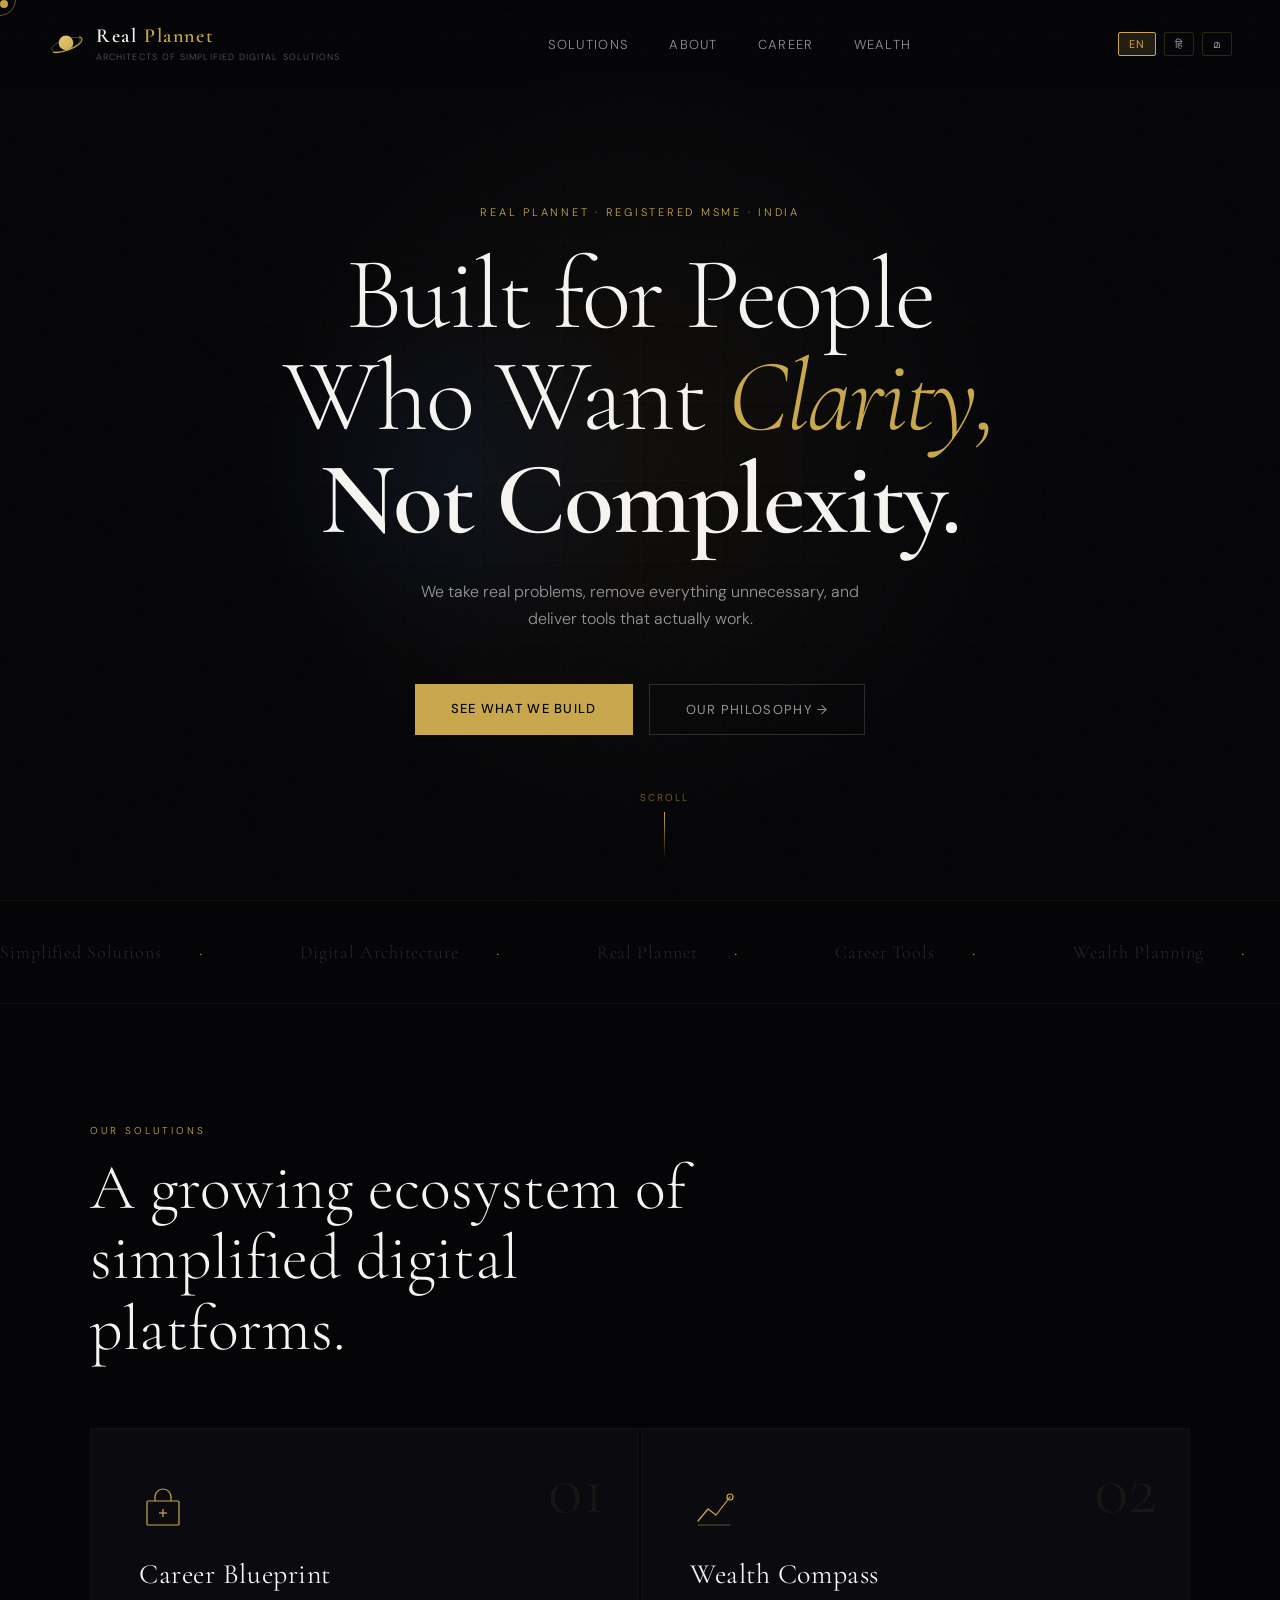
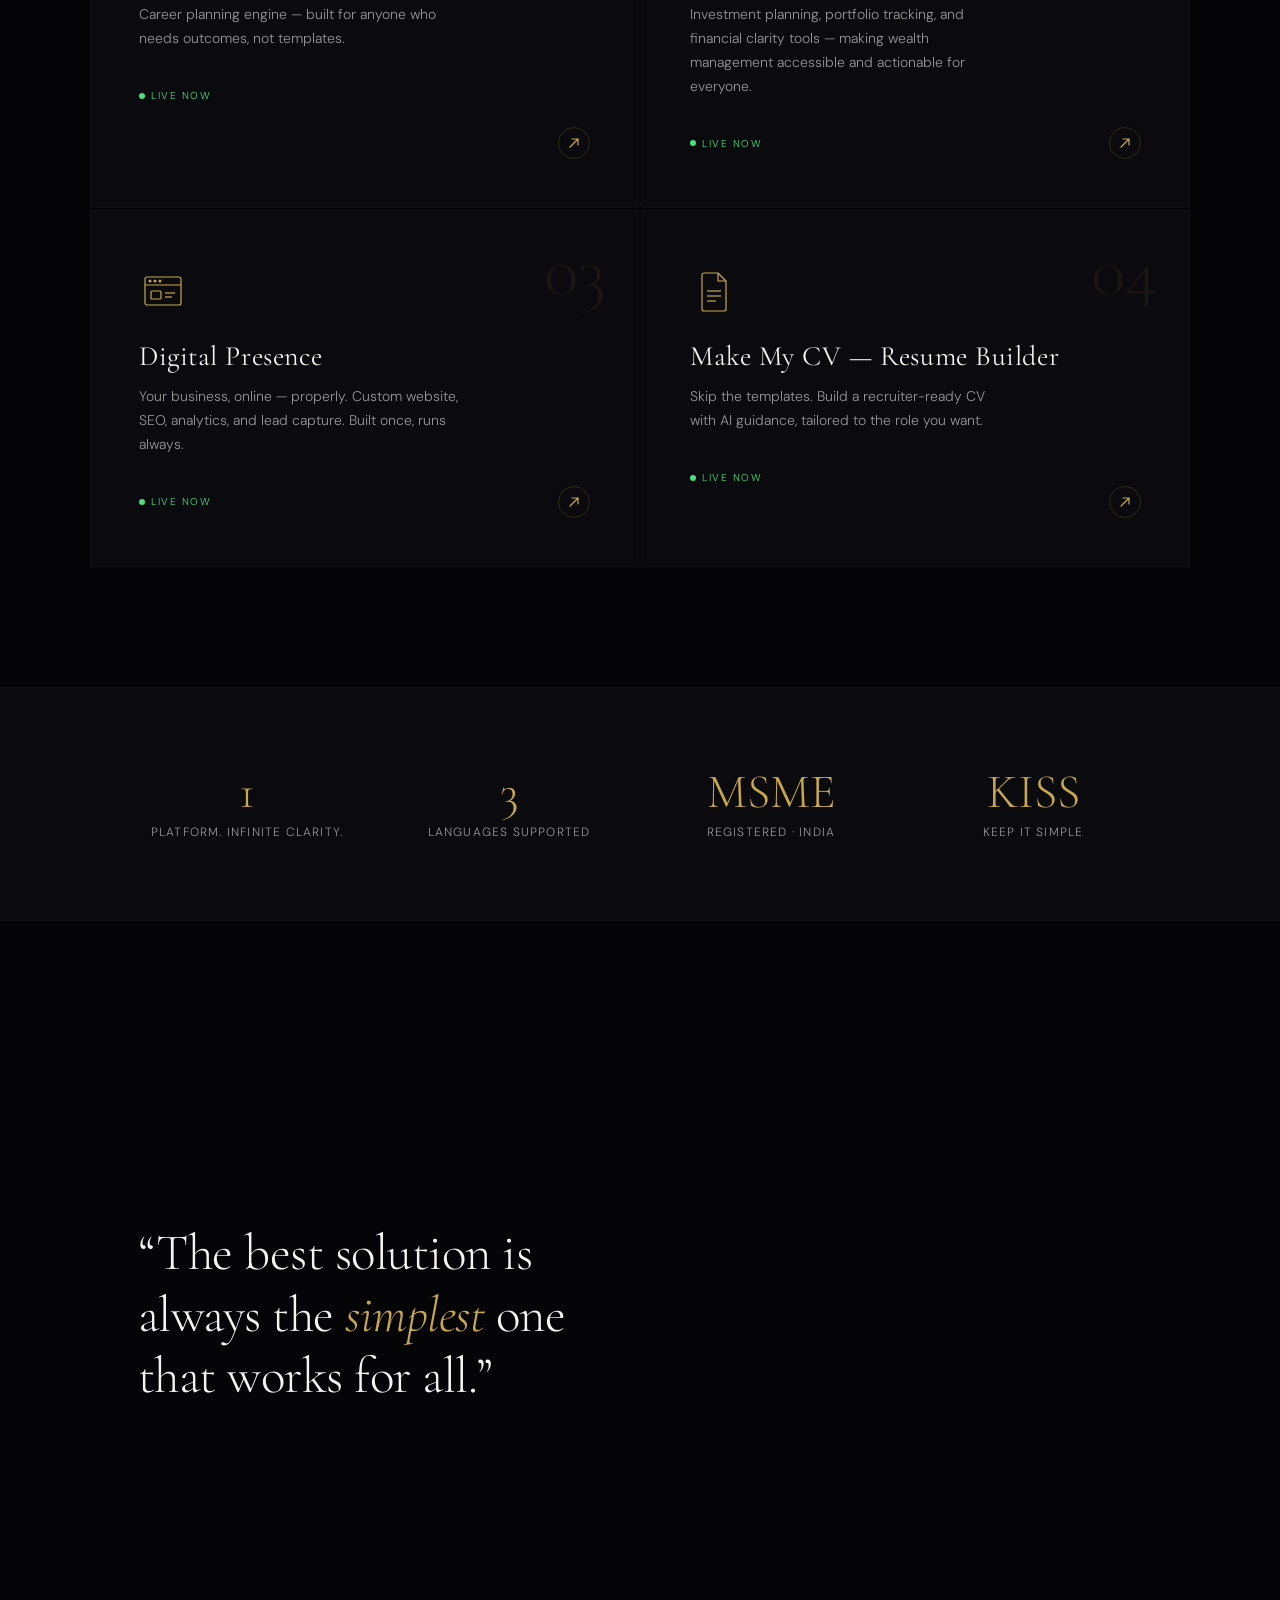
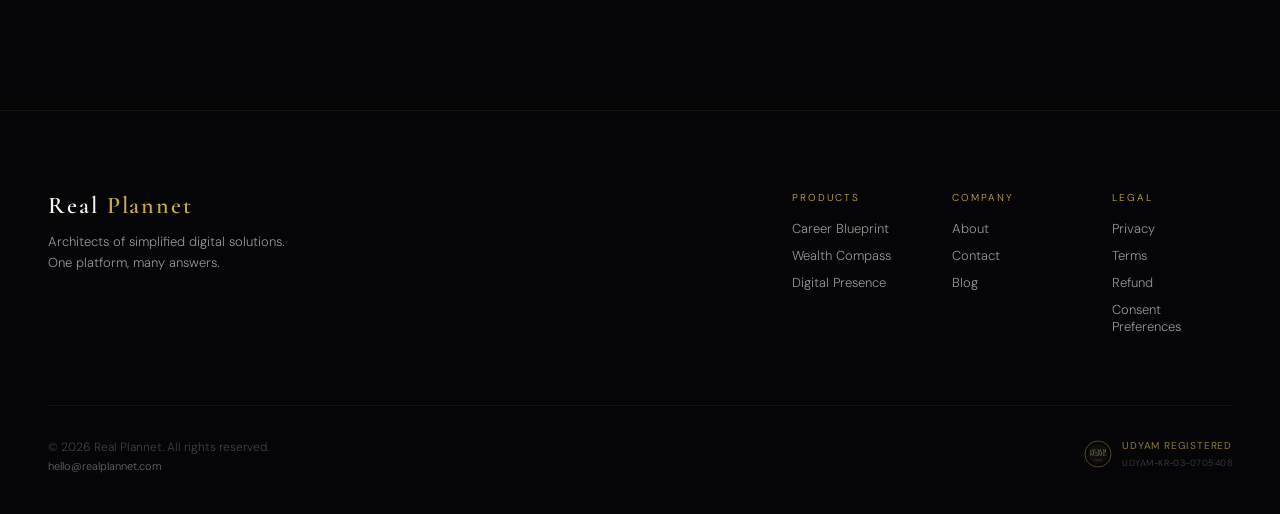
==== commit 40bd3fcd: "Replace roadmap card with live Make My CV product" ====
--- a/index.html
+++ b/index.html
@@ -830,13 +830,25 @@
         </div>
       </div>
 
-      <!-- More -->
-      <div class="product-card reveal" style="background: linear-gradient(135deg, rgba(201,168,76,0.05), rgba(10,10,15,0.8)); border: 1px dashed rgba(201,168,76,0.15); display:flex; flex-direction:column; justify-content:center; align-items:center; text-align:center; min-height: 280px;">
-        <span class="card-number" style="position:relative; top:auto; right:auto; font-size:48px; margin-bottom:16px;">+</span>
-        <h3 class="card-title" style="font-size:22px;" data-i18n="card4_title">More on the way</h3>
-        <p class="card-desc" style="font-size:13px; text-align:center; max-width:240px;" data-i18n="card4_desc">Tax tools, visa planning, banking guides — one platform, many solutions.</p>
-        <span class="card-status status-soon" style="margin-top:8px;" data-i18n="roadmap_label">Roadmap 2025–26</span>
-      </div>
+      <!-- Make My CV -->
+      <a href="https://makemycv.realplannet.com/" class="product-card reveal" id="makemycv">
+        <span class="card-number">04</span>
+        <div class="card-icon">
+          <svg viewBox="0 0 48 48" fill="none" xmlns="http://www.w3.org/2000/svg">
+            <path d="M14 6h14l8 8v28a2 2 0 01-2 2H14a2 2 0 01-2-2V8a2 2 0 012-2z" stroke="#c9a84c" stroke-width="1.2" stroke-linejoin="round"/>
+            <path d="M28 6v8h8" stroke="#c9a84c" stroke-width="1.2" stroke-linejoin="round"/>
+            <line x1="17" y1="24" x2="31" y2="24" stroke="#c9a84c" stroke-width="1.2"/>
+            <line x1="17" y1="29" x2="31" y2="29" stroke="#c9a84c" stroke-width="1.2"/>
+            <line x1="17" y1="34" x2="26" y2="34" stroke="#c9a84c" stroke-width="1.2"/>
+          </svg>
+        </div>
+        <h3 class="card-title" data-i18n="card4_title">Make My CV — Resume Builder</h3>
+        <p class="card-desc" data-i18n="card4_desc">Skip the templates. Build a recruiter-ready CV with AI guidance, tailored to the role you want.</p>
+        <span class="card-status status-live" data-i18n="status_live">Live Now</span>
+        <div class="card-arrow">
+          <svg viewBox="0 0 12 12" fill="none"><path d="M2 10L10 2M10 2H4M10 2V8" stroke="#c9a84c" stroke-width="1.2" stroke-linecap="round"/></svg>
+        </div>
+      </a>
 
     </div>
   </div>
@@ -1040,8 +1052,8 @@
       card2_desc: 'Investment planning, portfolio tracking, and financial clarity tools — making wealth management accessible and actionable for everyone.',
       card3_title: 'Digital Presence',
       card3_desc: 'Your business, online — properly. Custom website, SEO, analytics, and lead capture. Built once, runs always.',
-      card4_title: 'More on the way',
-      card4_desc: 'Tax tools, visa planning, banking guides — one platform, many solutions.',
+      card4_title: 'Make My CV — Resume Builder',
+      card4_desc: 'Skip the templates. Build a recruiter-ready CV with AI guidance, tailored to the role you want.',
       status_live: 'Live Now',
       roadmap_label: 'Roadmap 2025–26',
       stat1_label: 'Live Platforms',
@@ -1075,8 +1087,8 @@
       card2_desc: 'निवेश ट्रैकिंग और वित्तीय स्पष्टता — सभी के लिए सुलभ और व्यावहारिक।',
       card3_title: 'डिजिटल प्रेजेंस',
       card3_desc: 'आपका बिज़नेस, ऑनलाइन — सही तरीके से। वेबसाइट, SEO, एनालिटिक्स और लीड कैप्चर। एक बार बनाओ, हमेशा चले।',
-      card4_title: 'और भी आ रहा है',
-      card4_desc: 'टैक्स टूल्स, वीज़ा प्लानिंग, बैंकिंग गाइड — एक मंच, अनेक समाधान।',
+      card4_title: 'मेक माय सीवी — रिज़्यूमे बिल्डर',
+      card4_desc: 'टेम्पलेट्स छोड़ें। AI मार्गदर्शन के साथ भर्तीकर्ता के लिए तैयार सीवी बनाएं, आपकी पसंद की भूमिका के अनुसार।',
       status_live: 'अभी लाइव',
       roadmap_label: 'रोडमैप 2025–26',
       stat1_label: 'लाइव प्लेटफ़ॉर्म',
@@ -1110,8 +1122,8 @@
       card2_desc: 'നിക്ഷേപ ട്രാക്കിംഗും സാമ്പത്തിക വ്യക്തതയും — എല്ലാവർക്കും ലഭ്യമായ രീതിയിൽ.',
       card3_title: 'ഡിജിറ്റൽ പ്രെസൻസ്',
       card3_desc: 'നിങ്ങളുടെ ബിസിനസ്, ഓൺലൈനിൽ — ശരിയായ രീതിയിൽ. വെബ്സൈറ്റ്, SEO, അനലിറ്റിക്സ്, ലീഡ് ക്യാപ്ചർ. ഒരിക്കൽ നിർമ്മിക്കുക, എന്നും പ്രവർത്തിക്കും.',
-      card4_title: 'കൂടുതൽ വരുന്നു',
-      card4_desc: 'ടാക്സ് ടൂളുകൾ, വിസ ആസൂത്രണം, ബാങ്കിംഗ് ഗൈഡ് — ഒരു പ്ലാറ്റ്ഫോം, നിരവധി പരിഹാരങ്ങൾ.',
+      card4_title: 'മേക്ക് മൈ സിവി — റെസ്യൂമെ ബിൽഡർ',
+      card4_desc: 'ടെംപ്ലേറ്റുകൾ ഒഴിവാക്കൂ. AI മാർഗനിർദേശത്തോടെ, നിങ്ങൾ ആഗ്രഹിക്കുന്ന ജോലിക്ക് അനുയോജ്യമായ റിക്രൂട്ടർ-റെഡി സിവി നിർമ്മിക്കുക.',
       status_live: 'ലൈവ് ആണ്',
       roadmap_label: 'റോഡ്മാപ്പ് 2025–26',
       stat1_label: 'ലൈവ് പ്ലാറ്റ്ഫോമുകൾ',
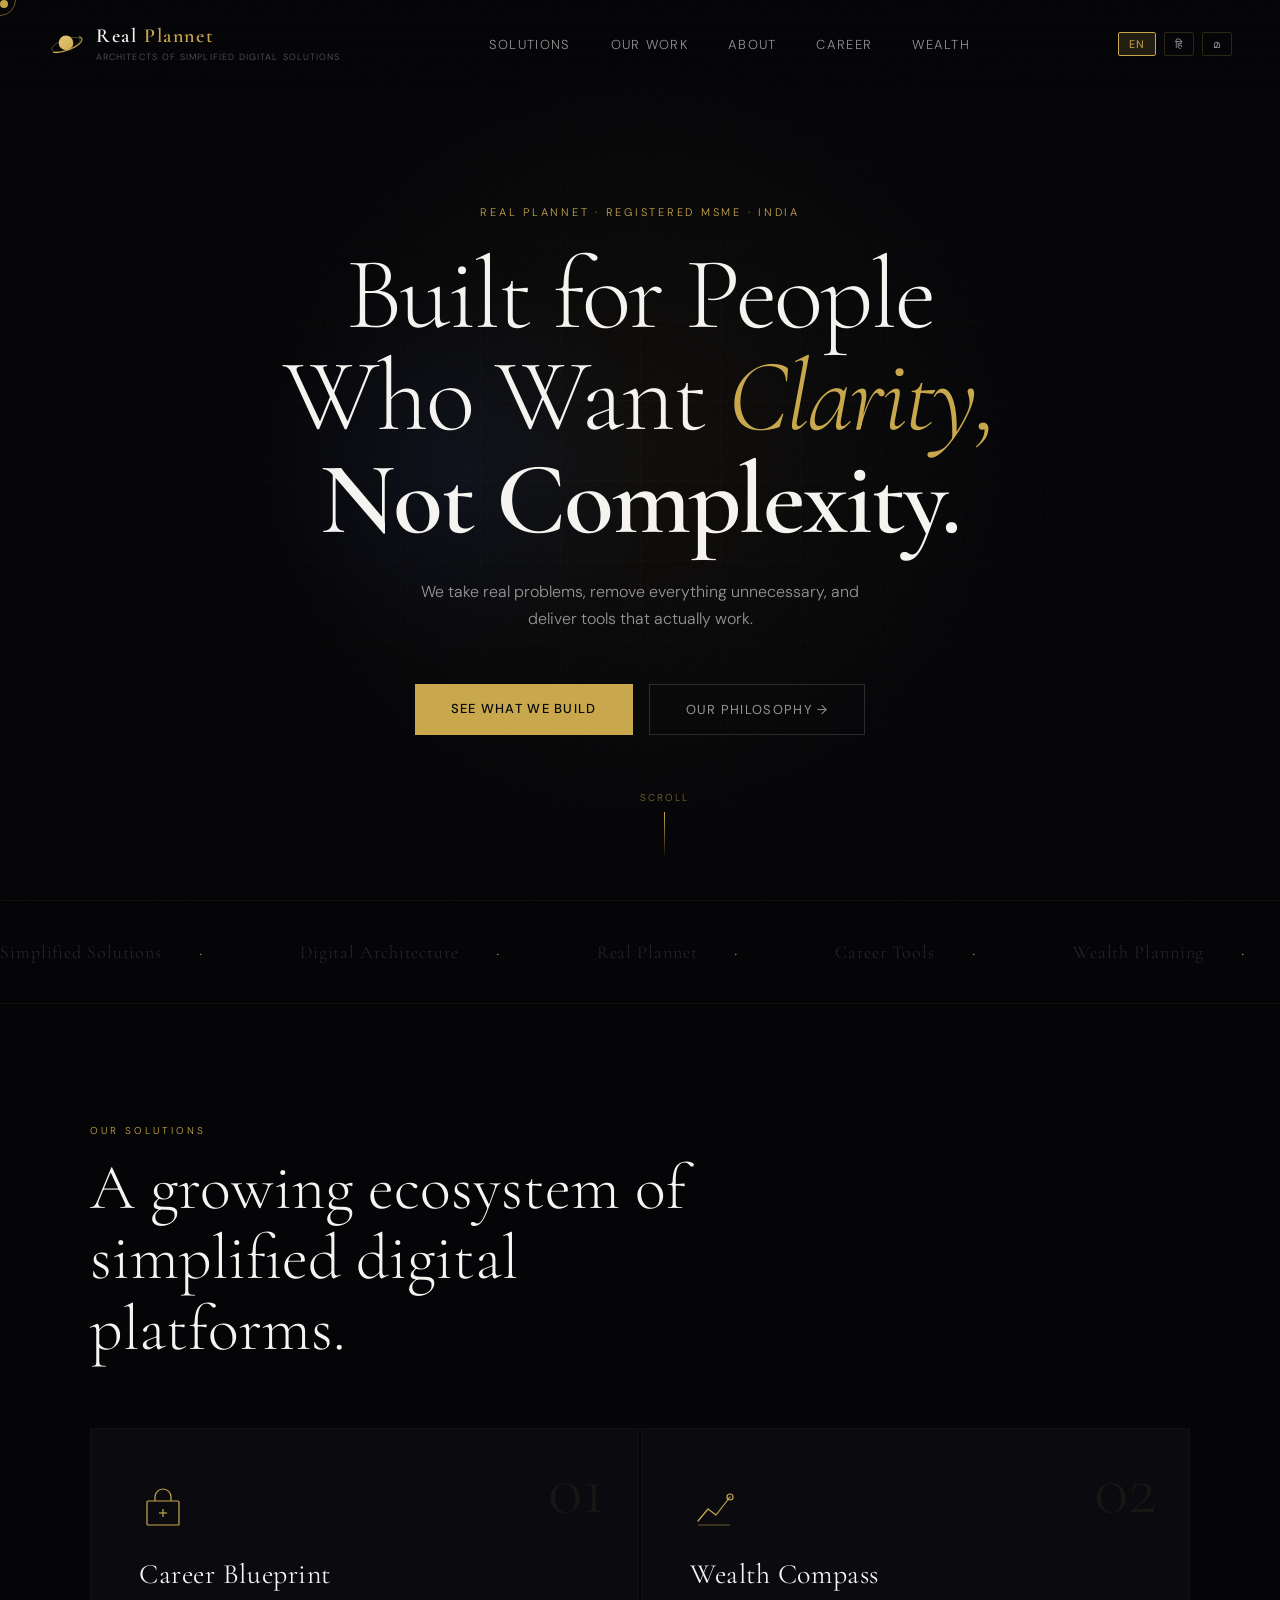
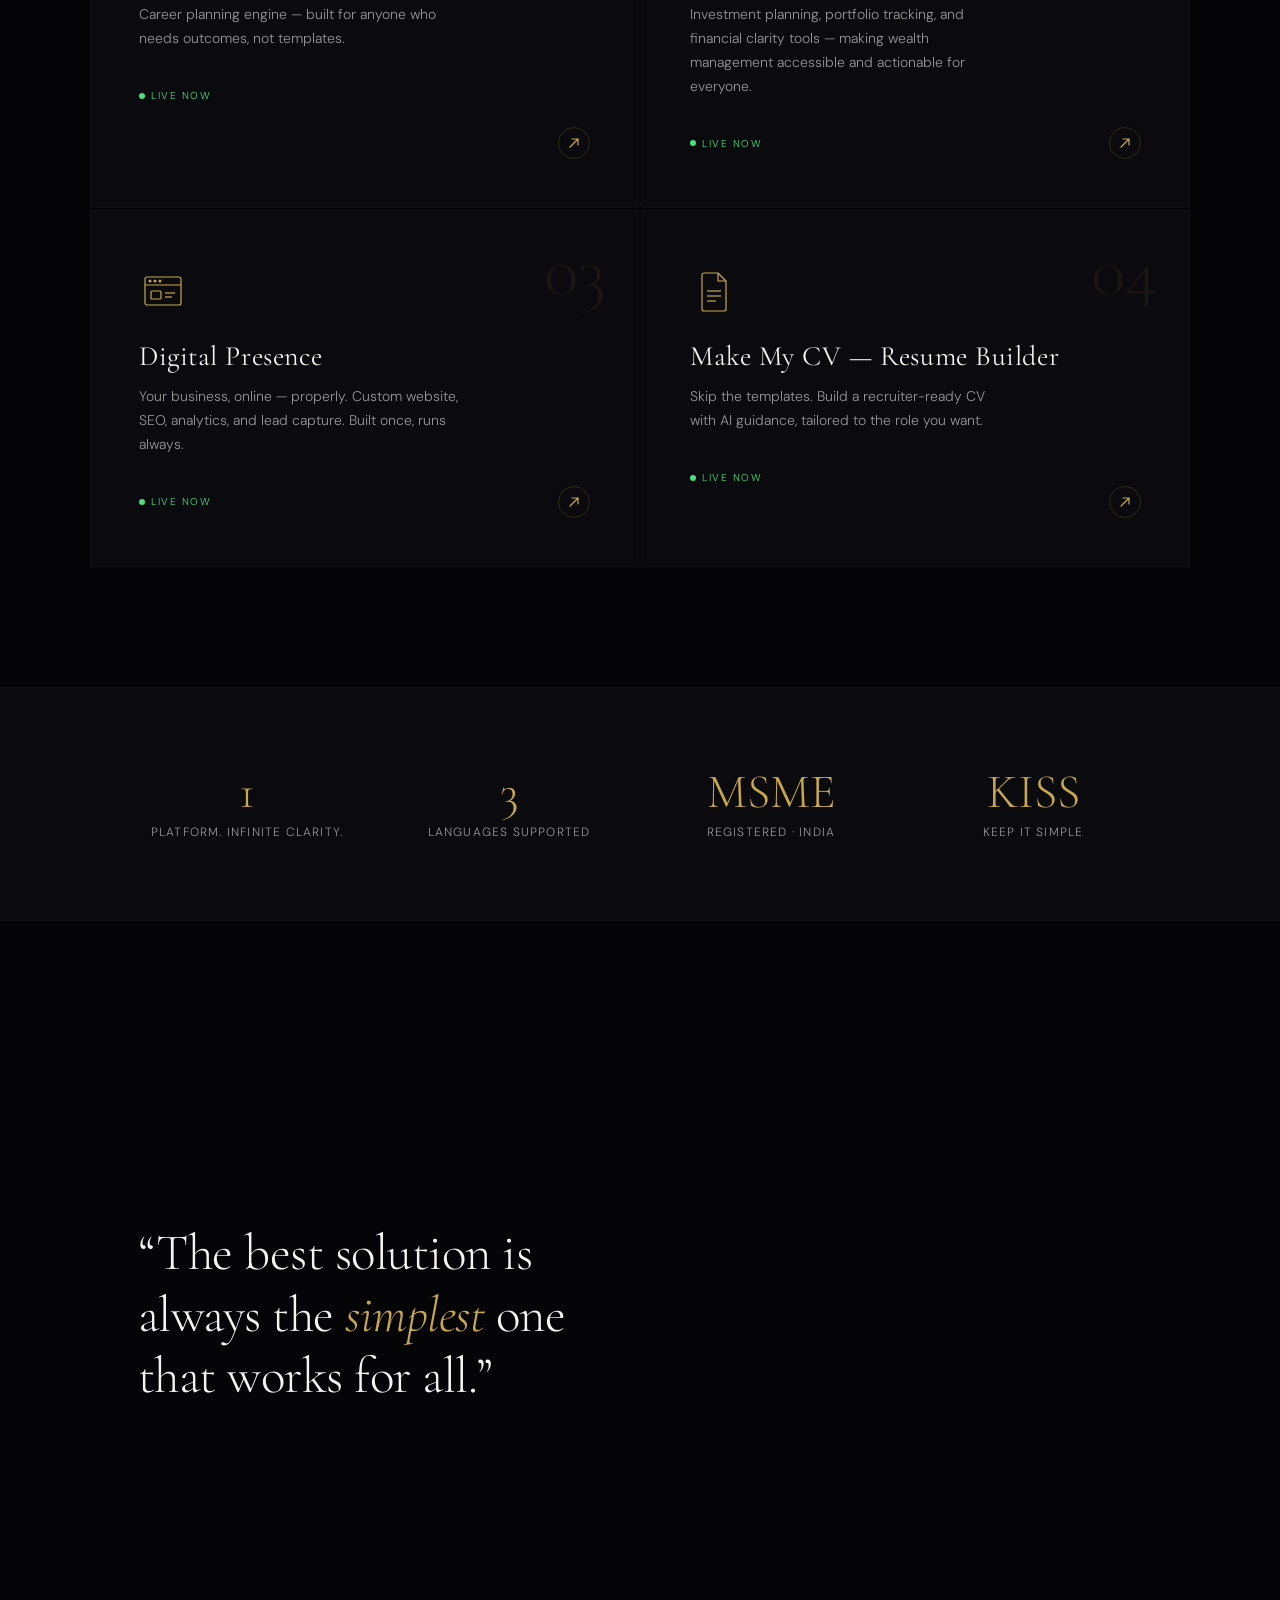
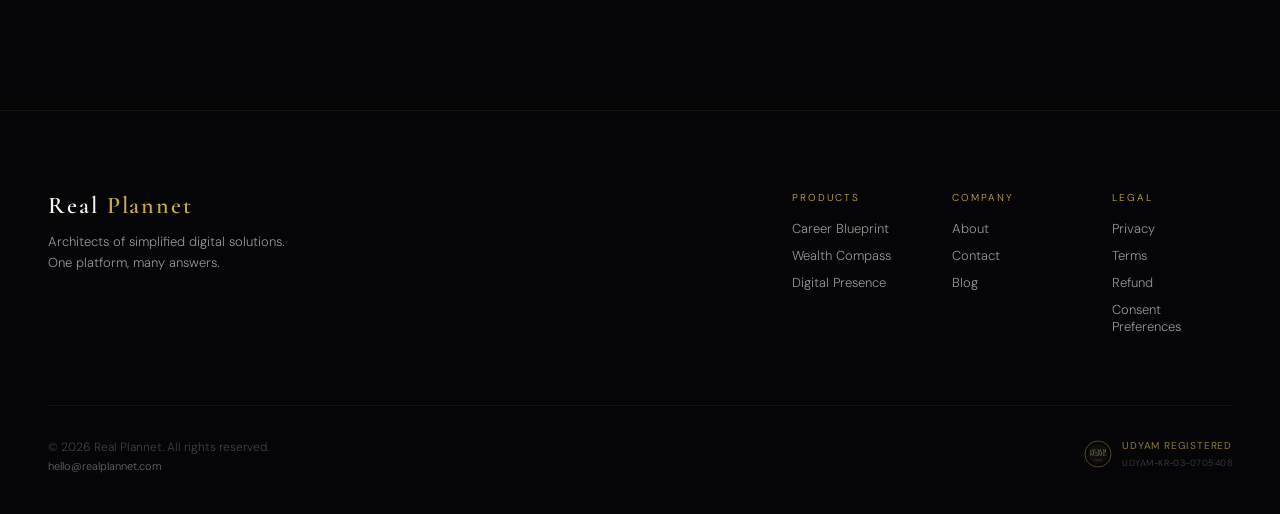
==== commit 3fca492b: "AI visibility: entity schema, llms.txt, sitemap index, open AI crawler policy, Our Work page" ====
--- a/index.html
+++ b/index.html
@@ -32,6 +32,157 @@
 <link rel="apple-touch-icon" href="assets/apple-touch-icon.png">
 <link rel="preconnect" href="https://fonts.googleapis.com">
 <link href="https://fonts.googleapis.com/css2?family=Cormorant+Garamond:ital,wght@0,300;0,400;0,600;1,300;1,400&family=DM+Sans:wght@300;400;500&display=swap" rel="stylesheet">
+
+<!-- ============================================================
+     ENTITY SCHEMA — added 2026-08-14
+     Makes Real Plannet a machine-readable named entity so Google's
+     Knowledge Graph and LLMs (ChatGPT, Claude, Gemini, Perplexity)
+     can identify and cite it. Validate any edits at:
+     https://validator.schema.org/  and  https://search.google.com/test/rich-results
+
+     TODO once the LinkedIn company page is live, add to "sameAs":
+       "https://www.linkedin.com/company/real-plannet"
+     Add directory profile URLs (Clutch, GoodFirms, DesignRush, Sortlist)
+     to "sameAs" as each one goes live. That array is what binds every
+     profile of yours across the web into a single entity.
+     ============================================================ -->
+<script type="application/ld+json">
+{
+  "@context": "https://schema.org",
+  "@graph": [
+    {
+      "@type": "Organization",
+      "@id": "https://realplannet.com/#organization",
+      "name": "Real Plannet",
+      "alternateName": "RealPlannet",
+      "url": "https://realplannet.com/",
+      "logo": {
+        "@type": "ImageObject",
+        "url": "https://realplannet.com/assets/icon-512.png",
+        "width": 512,
+        "height": 512
+      },
+      "image": "https://realplannet.com/assets/icon-512.png",
+      "description": "Real Plannet is a digital solutions studio based in Bengaluru, India, building simplified digital products and websites for career, wealth and business, serving India, the UAE and Qatar.",
+      "slogan": "Architects of Simplified Digital Solutions",
+      "email": "hello@realplannet.com",
+      "foundingDate": "2026",
+      "address": {
+        "@type": "PostalAddress",
+        "addressLocality": "Bengaluru",
+        "addressRegion": "Karnataka",
+        "addressCountry": "IN"
+      },
+      "identifier": {
+        "@type": "PropertyValue",
+        "name": "MSME UDYAM Registration",
+        "value": "UDYAM-KR-03-0705408"
+      },
+      "knowsLanguage": ["en", "hi", "ml"],
+      "areaServed": [
+        { "@type": "Country", "name": "India" },
+        { "@type": "Country", "name": "United Arab Emirates" },
+        { "@type": "Country", "name": "Qatar" }
+      ],
+      "founder": [
+        { "@type": "Person", "name": "Raneesh Raveendran", "jobTitle": "Co-Founder" },
+        { "@type": "Person", "name": "Priyamol", "jobTitle": "Co-Founder" }
+      ],
+      "contactPoint": {
+        "@type": "ContactPoint",
+        "contactType": "sales",
+        "email": "hello@realplannet.com",
+        "availableLanguage": ["English", "Hindi", "Malayalam"]
+      },
+      "sameAs": [
+        "https://career.realplannet.com",
+        "https://wealth.realplannet.com",
+        "https://makemycv.realplannet.com",
+        "https://web.realplannet.com"
+      ],
+      "makesOffer": [
+        { "@type": "Offer", "itemOffered": { "@id": "https://realplannet.com/#career-blueprint" } },
+        { "@type": "Offer", "itemOffered": { "@id": "https://realplannet.com/#wealth-compass" } },
+        { "@type": "Offer", "itemOffered": { "@id": "https://realplannet.com/#make-my-cv" } },
+        { "@type": "Offer", "itemOffered": { "@id": "https://realplannet.com/#digital-presence" } }
+      ]
+    },
+    {
+      "@type": "WebSite",
+      "@id": "https://realplannet.com/#website",
+      "url": "https://realplannet.com/",
+      "name": "Real Plannet",
+      "publisher": { "@id": "https://realplannet.com/#organization" },
+      "inLanguage": ["en", "hi", "ml"]
+    },
+    {
+      "@type": "SoftwareApplication",
+      "@id": "https://realplannet.com/#career-blueprint",
+      "name": "Career Blueprint",
+      "url": "https://career.realplannet.com",
+      "applicationCategory": "BusinessApplication",
+      "operatingSystem": "Web",
+      "description": "A 12-minute psychometric diagnostic that maps personality, interests and life goals to career paths, producing an actionable career plan rather than a generic template.",
+      "publisher": { "@id": "https://realplannet.com/#organization" },
+      "inLanguage": "en"
+    },
+    {
+      "@type": "SoftwareApplication",
+      "@id": "https://realplannet.com/#wealth-compass",
+      "name": "Wealth Compass",
+      "url": "https://wealth.realplannet.com",
+      "applicationCategory": "FinanceApplication",
+      "operatingSystem": "Web",
+      "description": "Investment planning, portfolio tracking and financial clarity tools for professionals in India and the UAE.",
+      "publisher": { "@id": "https://realplannet.com/#organization" },
+      "inLanguage": "en"
+    },
+    {
+      "@type": "SoftwareApplication",
+      "@id": "https://realplannet.com/#make-my-cv",
+      "name": "Make My CV",
+      "url": "https://makemycv.realplannet.com",
+      "applicationCategory": "BusinessApplication",
+      "operatingSystem": "Web",
+      "description": "AI-guided CV builder producing a recruiter-ready, ATS-compatible Word document. Pay per CV, no subscription.",
+      "publisher": { "@id": "https://realplannet.com/#organization" },
+      "offers": {
+        "@type": "Offer",
+        "price": "199",
+        "priceCurrency": "INR",
+        "availability": "https://schema.org/InStock"
+      },
+      "inLanguage": "en"
+    },
+    {
+      "@type": "Service",
+      "@id": "https://realplannet.com/#digital-presence",
+      "name": "Digital Presence",
+      "url": "https://web.realplannet.com",
+      "serviceType": "Website design, SEO and lead capture for small businesses",
+      "description": "A complete digital presence delivered as one scope: website design and build, SEO setup including schema, sitemap and Search Console, analytics integration, WhatsApp enquiry flow, domain and hosting configuration, and full operations documentation.",
+      "provider": { "@id": "https://realplannet.com/#organization" },
+      "areaServed": [
+        { "@type": "Country", "name": "India" },
+        { "@type": "Country", "name": "United Arab Emirates" },
+        { "@type": "Country", "name": "Qatar" }
+      ],
+      "hasOfferCatalog": {
+        "@type": "OfferCatalog",
+        "name": "Digital Presence inclusions",
+        "itemListElement": [
+          { "@type": "Offer", "itemOffered": { "@type": "Service", "name": "Website Design & Build" } },
+          { "@type": "Offer", "itemOffered": { "@type": "Service", "name": "SEO Setup (Schema, Sitemap, Search Console)" } },
+          { "@type": "Offer", "itemOffered": { "@type": "Service", "name": "Google Analytics Integration" } },
+          { "@type": "Offer", "itemOffered": { "@type": "Service", "name": "WhatsApp Enquiry Flow" } },
+          { "@type": "Offer", "itemOffered": { "@type": "Service", "name": "Domain & Hosting Configuration" } },
+          { "@type": "Offer", "itemOffered": { "@type": "Service", "name": "Full O&M Documentation" } }
+        ]
+      }
+    }
+  ]
+}
+</script>
 <style>
   :root {
     --black: #050508;
@@ -700,6 +851,7 @@
 
   <ul class="nav-links">
     <li><a href="#solutions" data-i18n="nav_solutions">Solutions</a></li>
+    <li><a href="/work.html" data-i18n="nav_work">Our Work</a></li>
     <li><a href="#about" data-i18n="nav_about">About</a></li>
     <li><a href="#career" data-i18n="nav_career">Career</a></li>
     <li><a href="#wealth" data-i18n="nav_wealth">Wealth</a></li>
@@ -1035,6 +1187,7 @@
   const translations = {
     en: {
       nav_solutions: 'Solutions',
+      nav_work: 'Our Work',
       nav_about: 'About',
       nav_career: 'Career',
       nav_wealth: 'Wealth',
@@ -1070,6 +1223,7 @@
     },
     hi: {
       nav_solutions: 'समाधान',
+      nav_work: 'हमारा काम',
       nav_about: 'हमारे बारे में',
       nav_career: 'करियर',
       nav_wealth: 'संपत्ति',
@@ -1105,6 +1259,7 @@
     },
     ml: {
       nav_solutions: 'പരിഹാരങ്ങൾ',
+      nav_work: 'ഞങ്ങളുടെ പ്രവർത്തനങ്ങൾ',
       nav_about: 'ഞങ്ങളെക്കുറിച്ച്',
       nav_career: 'കരിയർ',
       nav_wealth: 'സമ്പത്ത്',
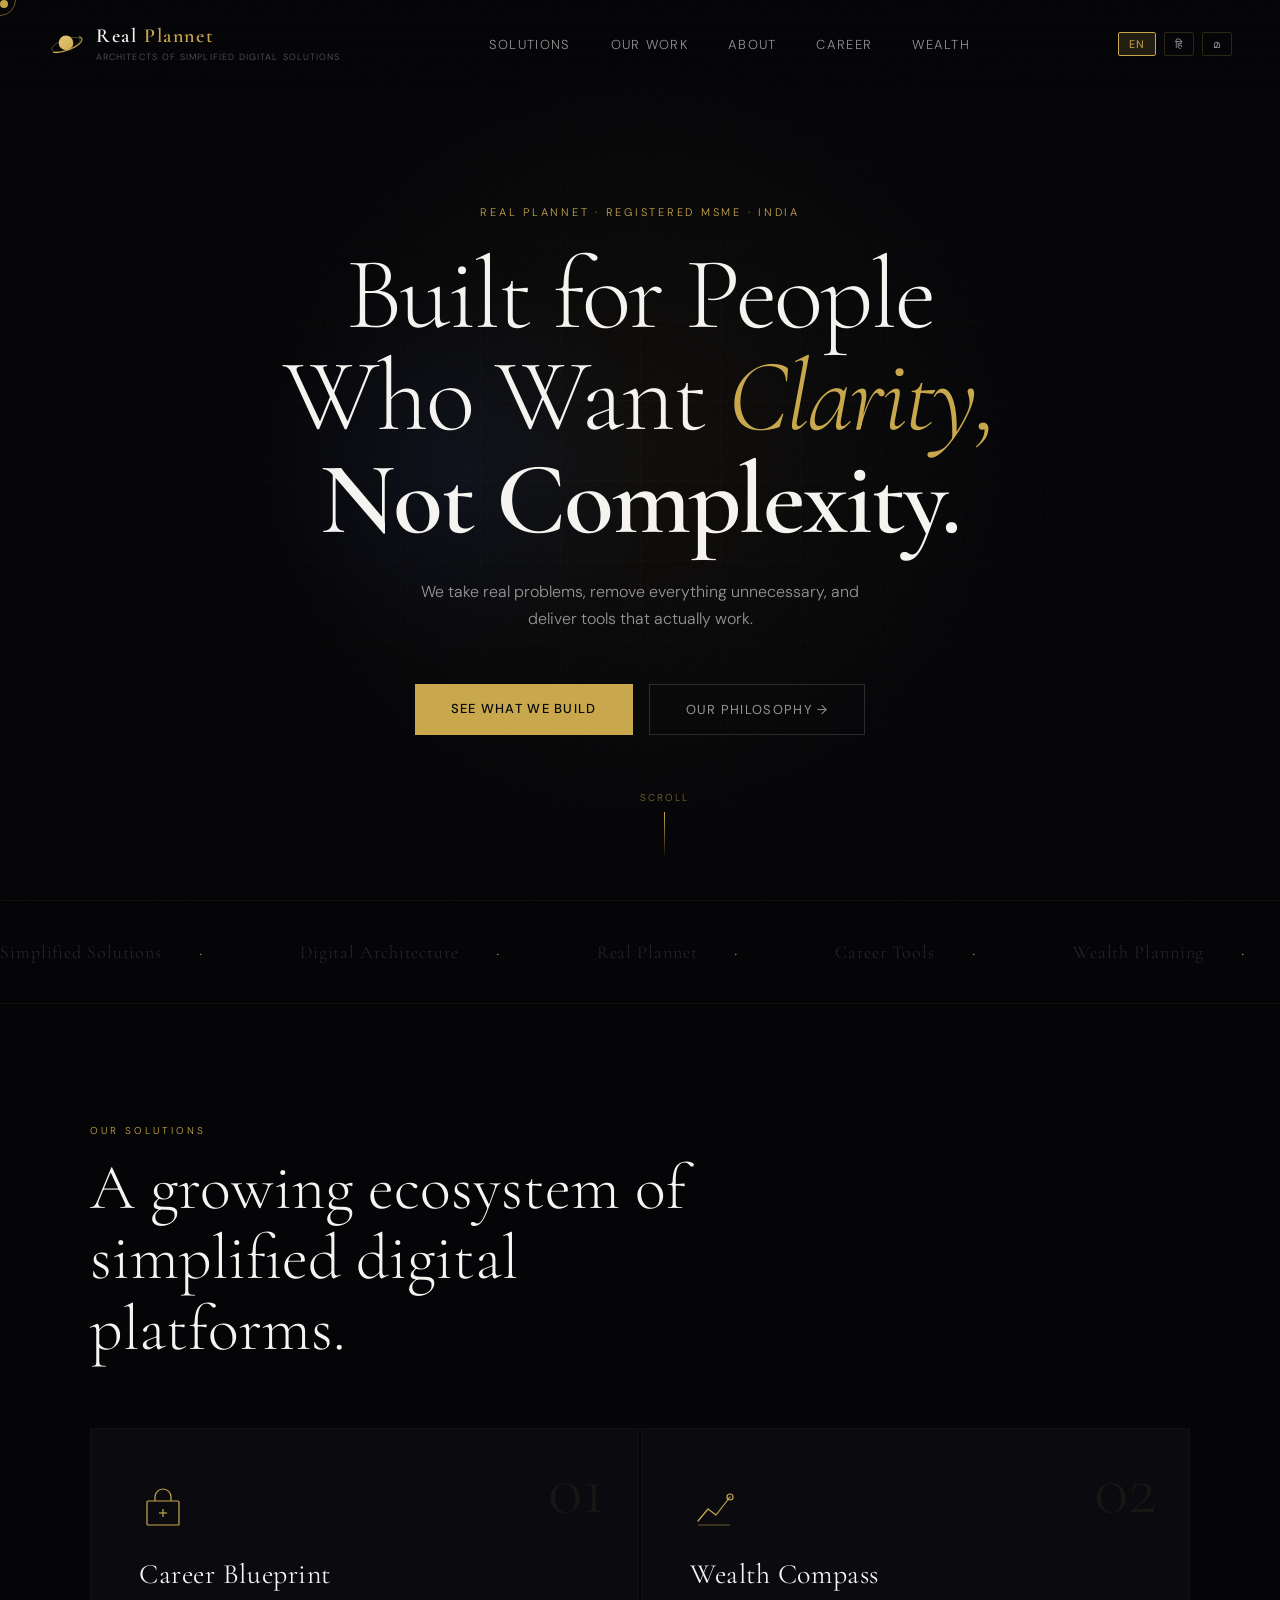
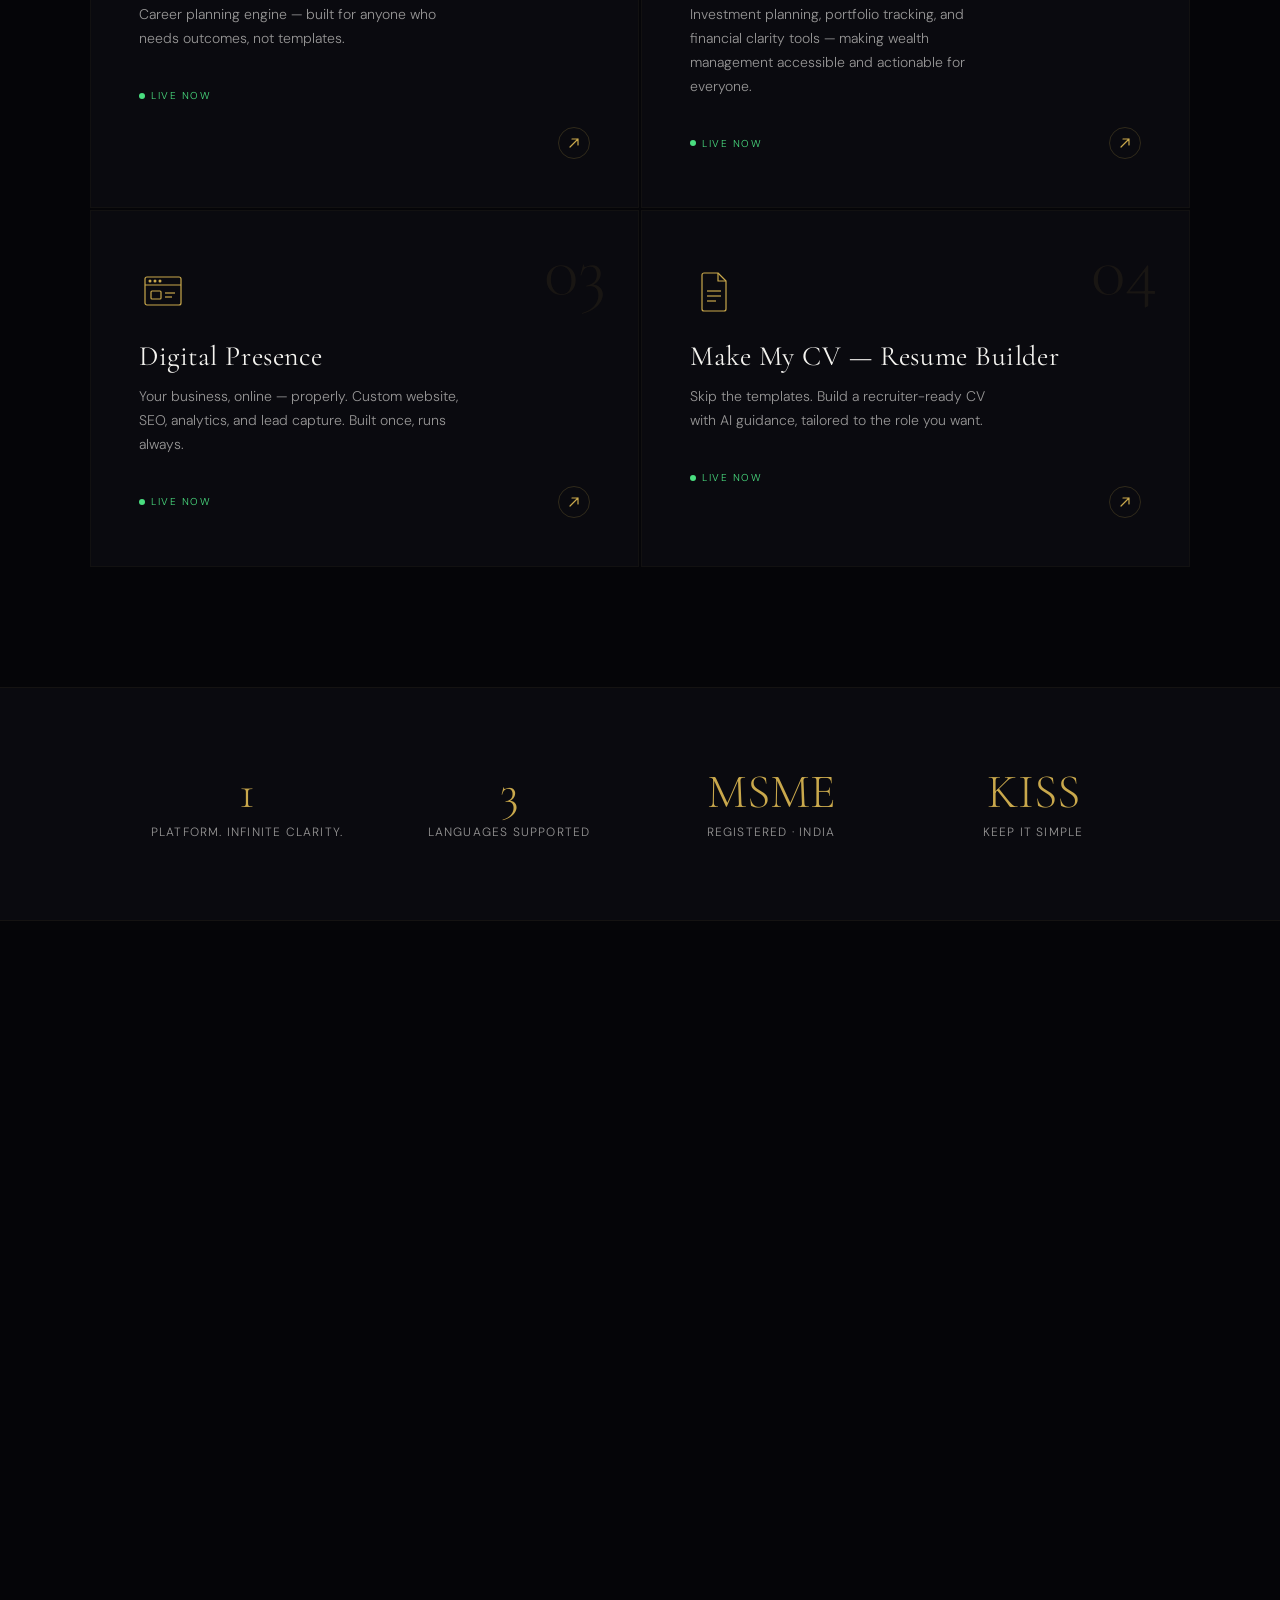
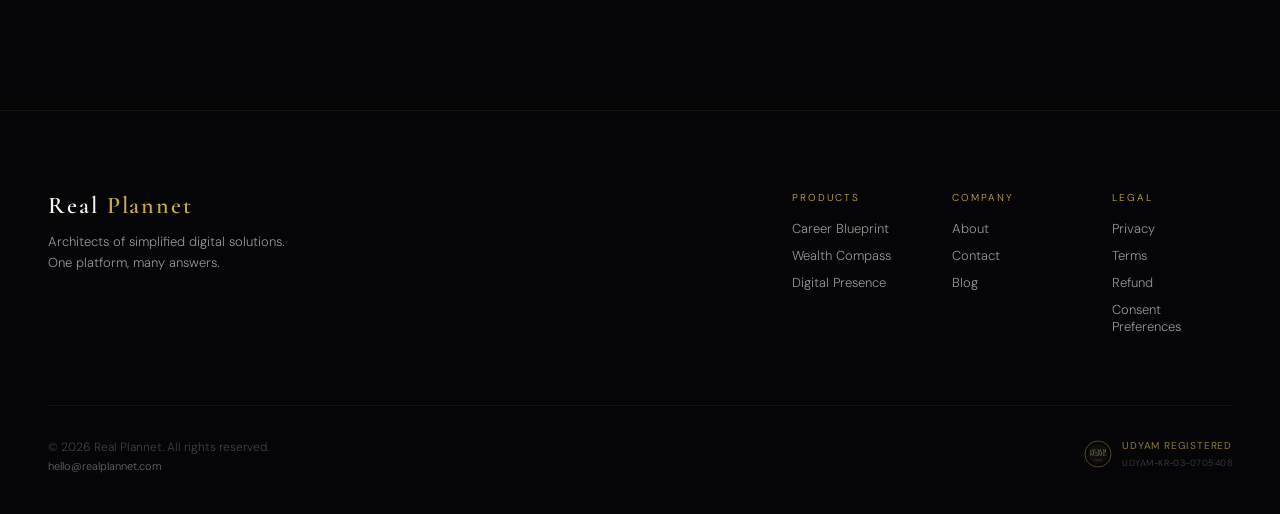
==== commit 99d3421e: "Bing site verification + LinkedIn company page in entity schema" ====
--- a/index.html
+++ b/index.html
@@ -40,8 +40,7 @@
      can identify and cite it. Validate any edits at:
      https://validator.schema.org/  and  https://search.google.com/test/rich-results
 
-     TODO once the LinkedIn company page is live, add to "sameAs":
-       "https://www.linkedin.com/company/real-plannet"
+     LinkedIn company page added to "sameAs" 2026-08-14.
      Add directory profile URLs (Clutch, GoodFirms, DesignRush, Sortlist)
      to "sameAs" as each one goes live. That array is what binds every
      profile of yours across the web into a single entity.
@@ -95,6 +94,7 @@
         "availableLanguage": ["English", "Hindi", "Malayalam"]
       },
       "sameAs": [
+        "https://www.linkedin.com/company/realplannet",
         "https://career.realplannet.com",
         "https://wealth.realplannet.com",
         "https://makemycv.realplannet.com",
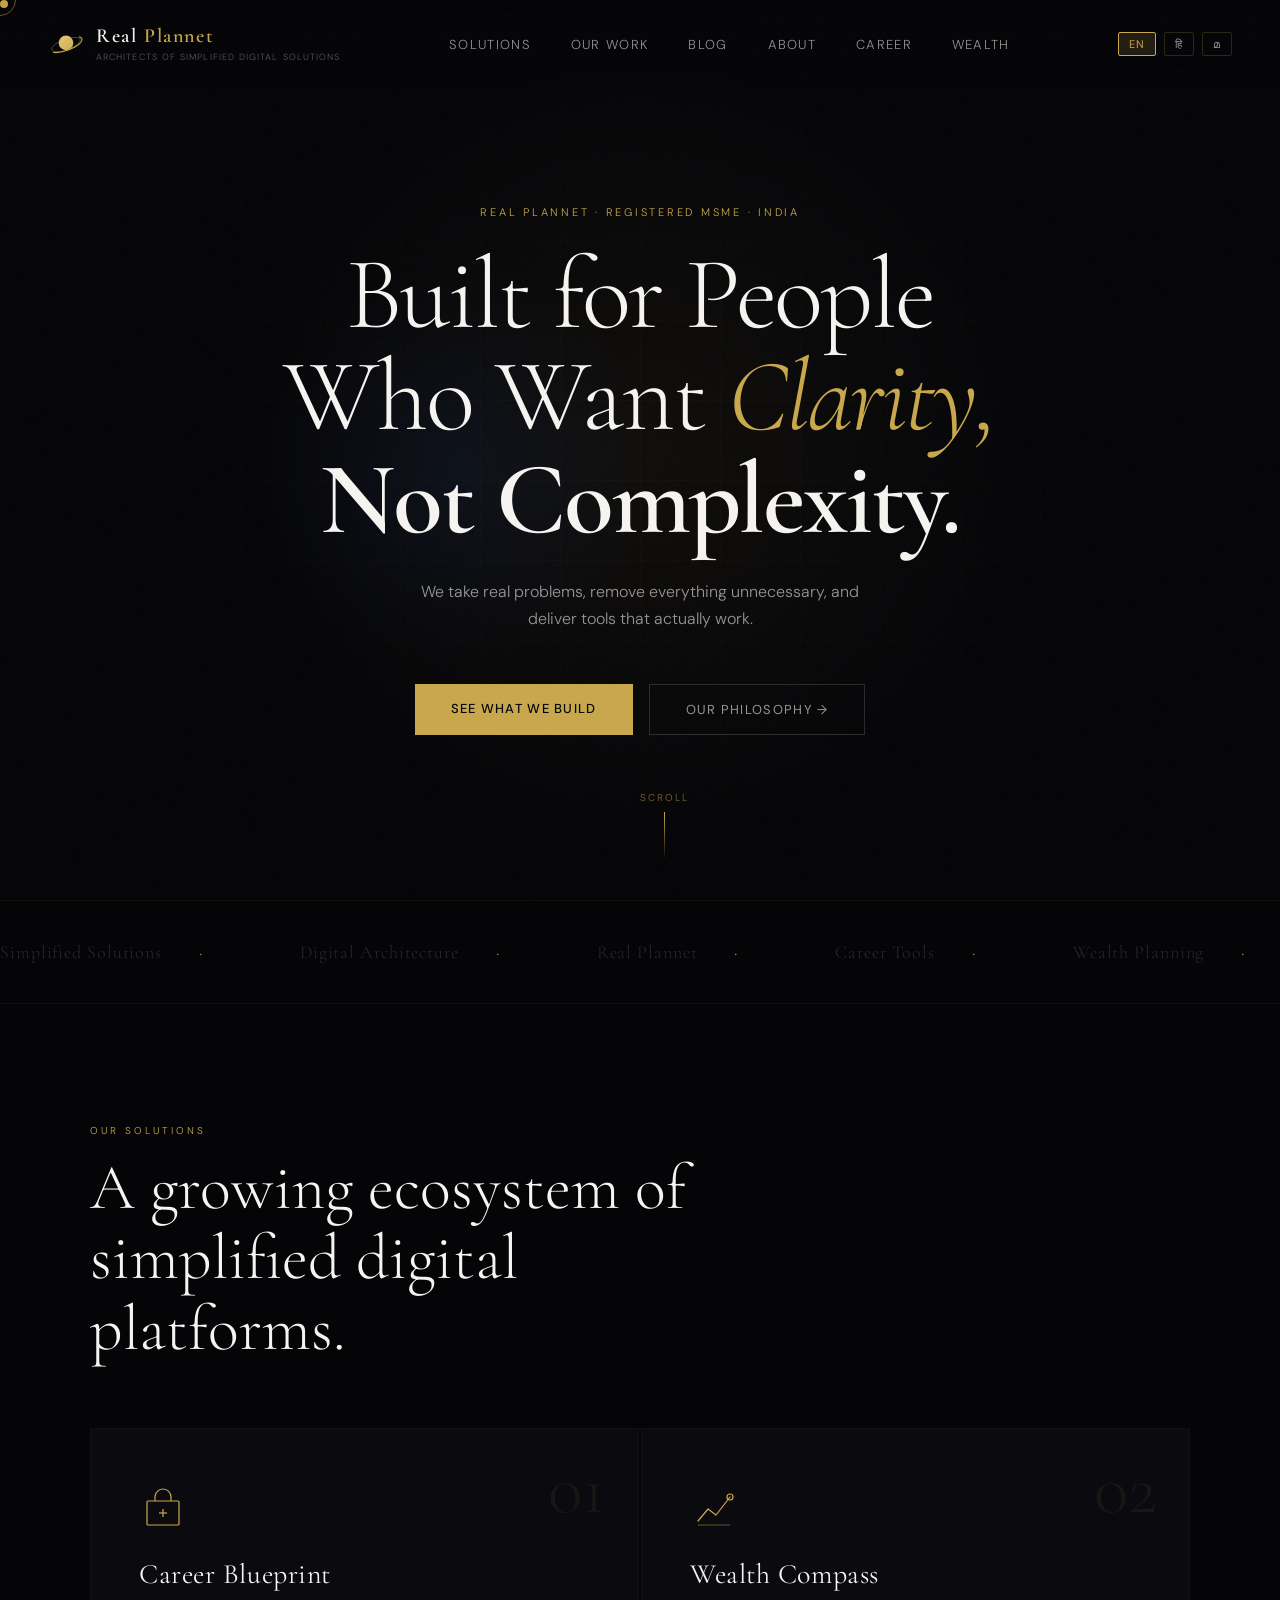
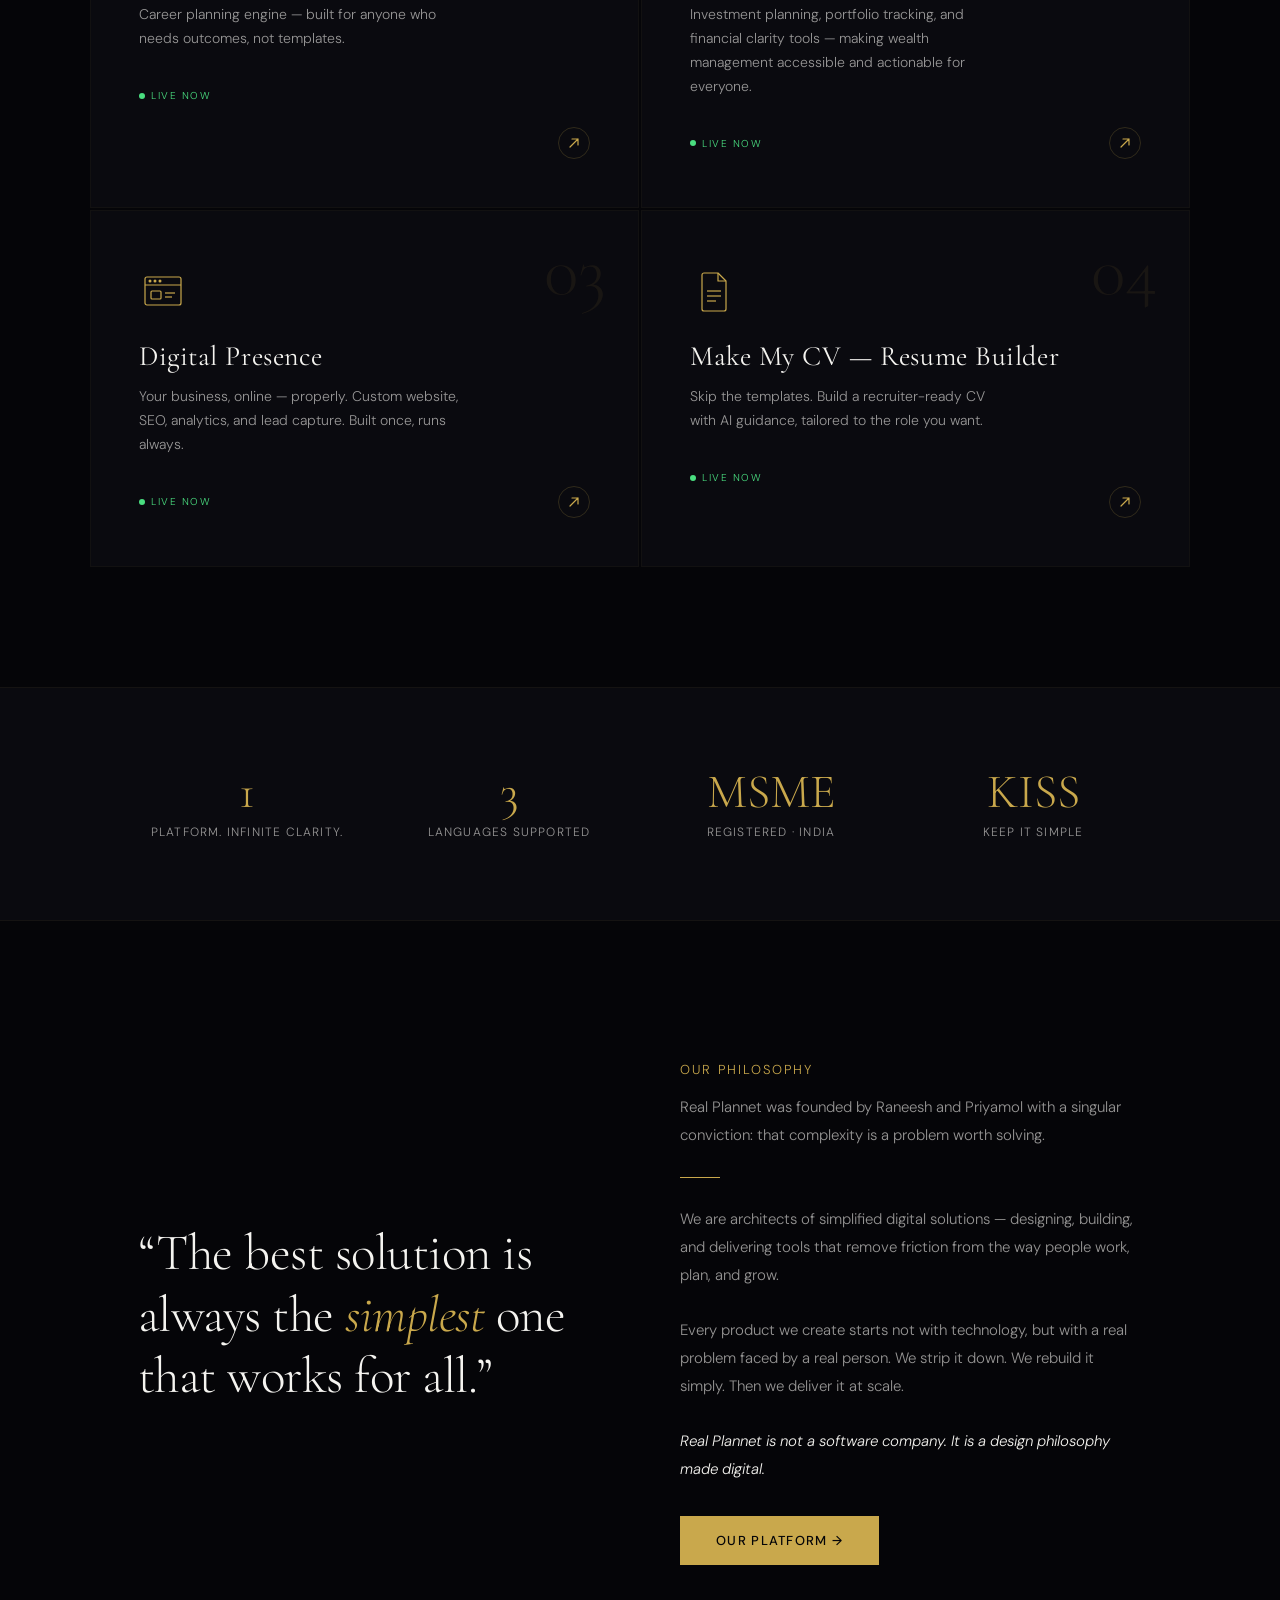
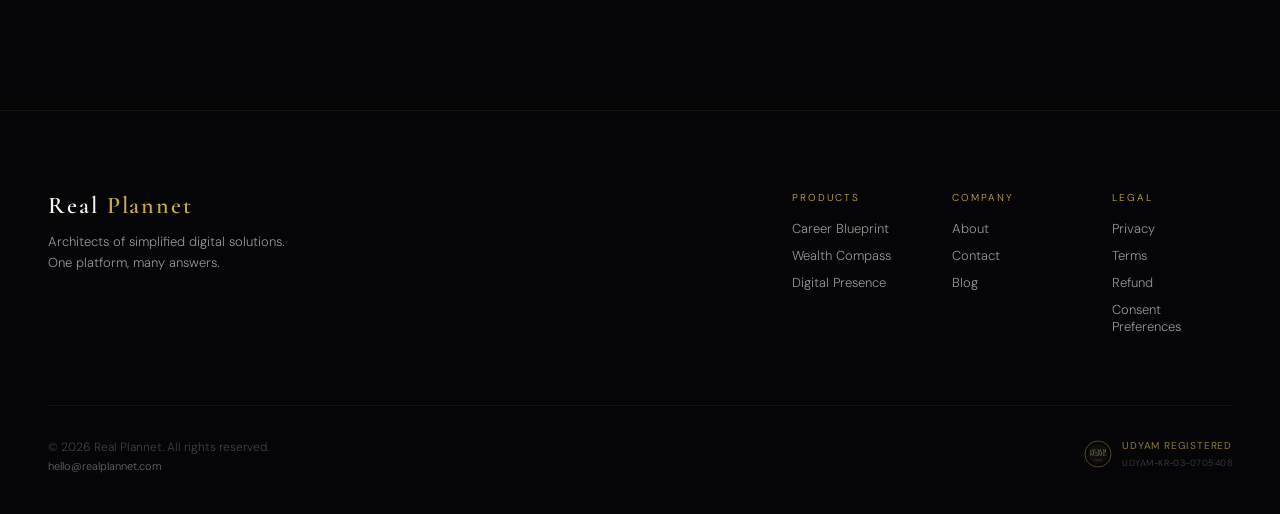
==== commit 3cfb834f: "Add blog: 4 posts covering Career Blueprint, Wealth Compass, Make My CV and Digital Presence" ====
--- a/index.html
+++ b/index.html
@@ -834,7 +834,7 @@
 
 <!-- NAV -->
 <nav id="navbar">
-  <a href="#" class="logo">
+  <a href="/" class="logo">
     <div class="logo-mark">
       <svg viewBox="0 0 64 64" fill="none" xmlns="http://www.w3.org/2000/svg">
         <defs><linearGradient id="navGold" x1="20" y1="16" x2="44" y2="48" gradientUnits="userSpaceOnUse"><stop stop-color="#e8c97a"/><stop offset="1" stop-color="#c9a84c"/></linearGradient></defs>
@@ -852,6 +852,7 @@
   <ul class="nav-links">
     <li><a href="#solutions" data-i18n="nav_solutions">Solutions</a></li>
     <li><a href="/work.html" data-i18n="nav_work">Our Work</a></li>
+    <li><a href="/blog/" data-i18n="nav_blog">Blog</a></li>
     <li><a href="#about" data-i18n="nav_about">About</a></li>
     <li><a href="#career" data-i18n="nav_career">Career</a></li>
     <li><a href="#wealth" data-i18n="nav_wealth">Wealth</a></li>
@@ -1064,9 +1065,9 @@
       </div>
       <div class="footer-col">
         <p class="footer-col-title" data-i18n="footer_company">Company</p>
-        <a href="#">About</a>
+        <a href="#about">About</a>
         <a href="#" onclick="openGeneralContactModal(event)">Contact</a>
-        <a href="#">Blog</a>
+        <a href="/blog/">Blog</a>
       </div>
       <div class="footer-col">
         <p class="footer-col-title">Legal</p>
@@ -1188,6 +1189,7 @@
     en: {
       nav_solutions: 'Solutions',
       nav_work: 'Our Work',
+      nav_blog: 'Blog',
       nav_about: 'About',
       nav_career: 'Career',
       nav_wealth: 'Wealth',
@@ -1224,6 +1226,7 @@
     hi: {
       nav_solutions: 'समाधान',
       nav_work: 'हमारा काम',
+      nav_blog: 'ब्लॉग',
       nav_about: 'हमारे बारे में',
       nav_career: 'करियर',
       nav_wealth: 'संपत्ति',
@@ -1260,6 +1263,7 @@
     ml: {
       nav_solutions: 'പരിഹാരങ്ങൾ',
       nav_work: 'ഞങ്ങളുടെ പ്രവർത്തനങ്ങൾ',
+      nav_blog: 'ബ്ലോഗ്',
       nav_about: 'ഞങ്ങളെക്കുറിച്ച്',
       nav_career: 'കരിയർ',
       nav_wealth: 'സമ്പത്ത്',
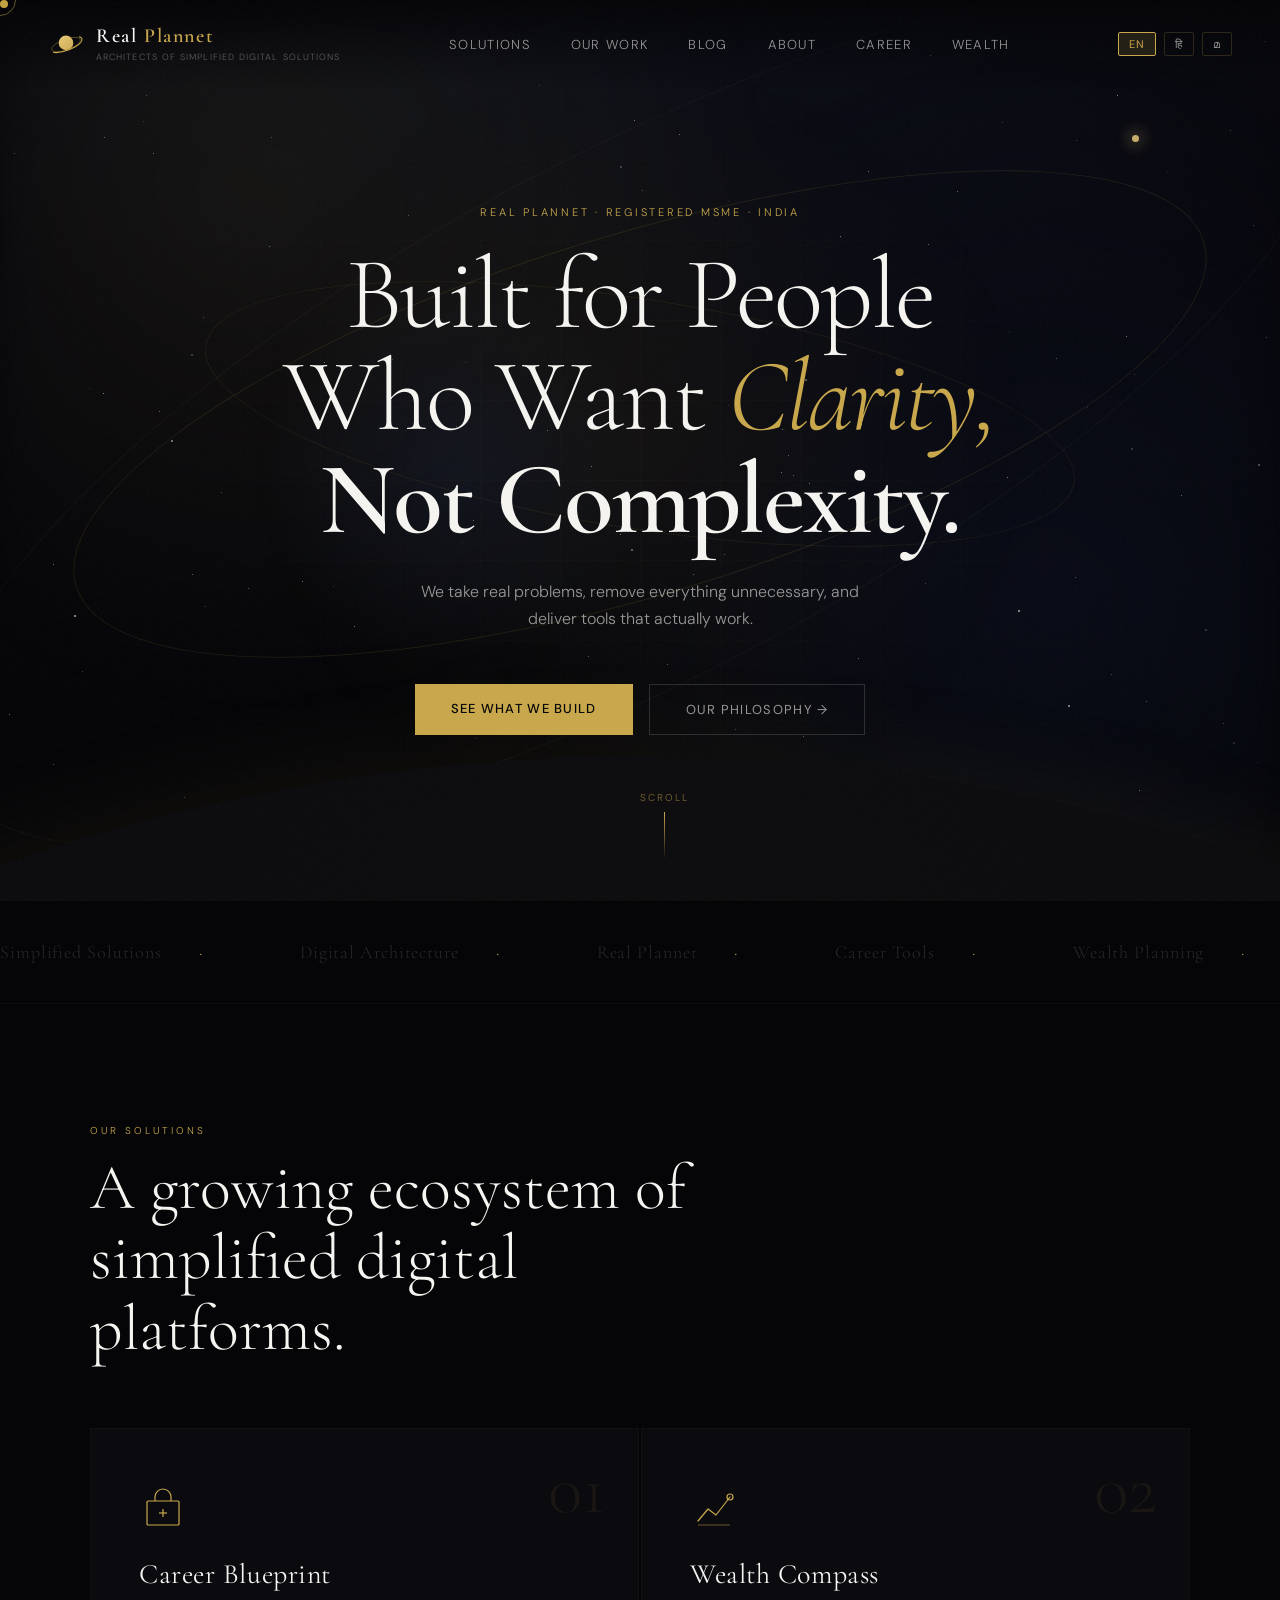
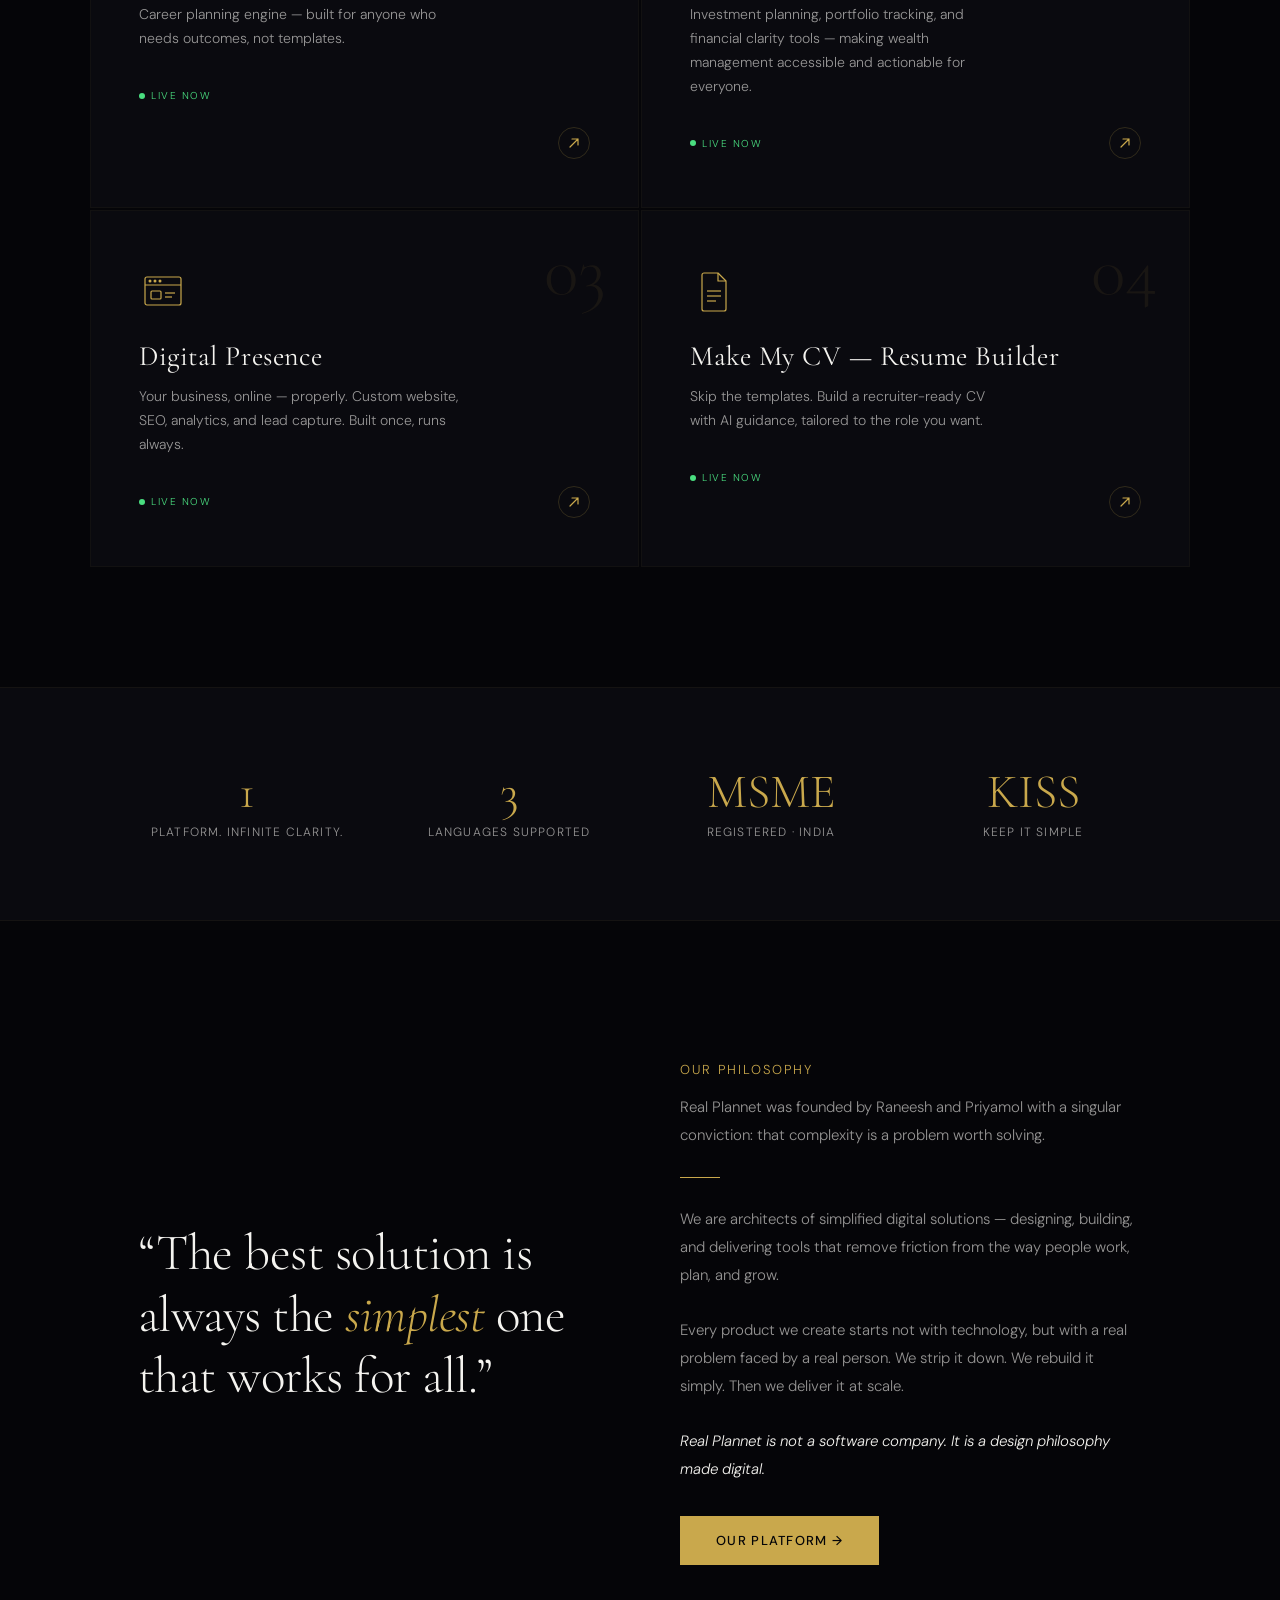
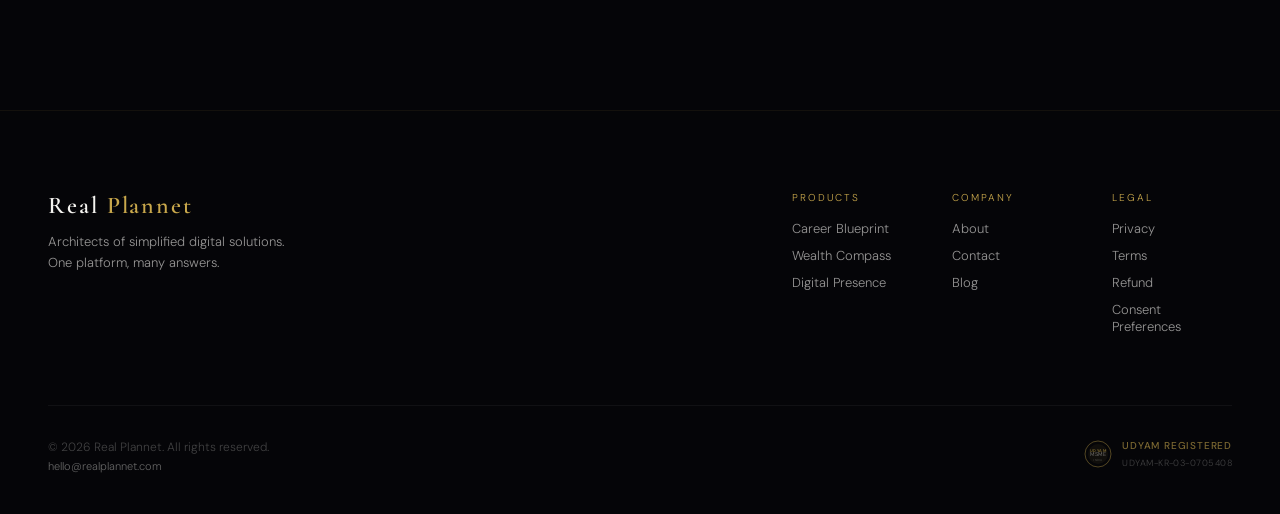
==== commit 01d29cc8: "Add decorative space-field background animation to homepage" ====
--- a/index.html
+++ b/index.html
@@ -202,8 +202,10 @@
 
   html { scroll-behavior: smooth; }
 
+  html { background: var(--black); }
+
   body {
-    background: var(--black);
+    background: transparent;
     color: var(--white);
     font-family: var(--font-body);
     font-weight: 300;
@@ -820,9 +822,38 @@
     .footer-top { flex-direction: column; gap: 40px; }
     .footer-links { grid-template-columns: repeat(2, 1fr); }
   }
+  /* ── SPACE FIELD (decorative only — sits behind all content) ── */
+  .rp-space{position:fixed;inset:0;z-index:-1;pointer-events:none;overflow:hidden;background:radial-gradient(ellipse 130% 90% at 50% 0%,#0d1019 0%,#07070c 48%,#050508 100%)}
+  .rp-stars{position:absolute;inset:-8% 0;will-change:transform}
+  .rp-stars i{position:absolute;background:#fff;border-radius:50%;animation:rpTw 7s ease-in-out infinite}
+  @keyframes rpTw{0%,100%{opacity:var(--o)}50%{opacity:calc(var(--o)*.22)}}
+  .rp-neb{position:absolute;inset:0;background:radial-gradient(circle at 20% 22%,rgba(201,168,76,.07),transparent 42%),radial-gradient(circle at 82% 68%,rgba(40,70,140,.10),transparent 46%);filter:blur(24px)}
+  .rp-moon{position:absolute;right:11vw;top:15vh;width:7px;height:7px;border-radius:50%;background:var(--gold-light);box-shadow:0 0 16px 3px rgba(232,201,122,.45);opacity:.85;animation:rpDrift 30s ease-in-out infinite}
+  @keyframes rpDrift{0%,100%{transform:translate(0,0)}50%{transform:translate(-20px,14px)}}
+  .rp-rings{position:absolute;left:50%;top:46%;translate:-50% -50%;pointer-events:none;animation:rpFade 2.4s cubic-bezier(.16,1,.3,1) .3s both}
+  .rp-spin{animation:rpSpin 90s linear infinite}
+  @keyframes rpSpin{to{rotate:360deg}}
+  @keyframes rpFade{from{opacity:0;scale:.9}to{opacity:1;scale:1}}
+  .rp-ring{position:absolute;left:50%;top:50%;border:1px solid rgba(201,168,76,.12);border-radius:50%;translate:-50% -50%}
+  .rp-r1{width:min(1180px,138vw);height:min(360px,42vw);rotate:-17deg}
+  .rp-r2{width:min(880px,104vw);height:min(230px,28vw);rotate:9deg;border-color:rgba(201,168,76,.085)}
+  .rp-r3{width:min(1560px,178vw);height:min(520px,60vw);rotate:-28deg;border-color:rgba(245,244,240,.04)}
+  .rp-limb{position:absolute;left:50%;bottom:calc(16vh - 300vw);width:300vw;height:300vw;translate:-50% 0;border-radius:50%;background:radial-gradient(circle at 50% 6%,#0e0d0f 0%,#0a0a0f 34%,#060609 62%);box-shadow:0 0 90px 26px rgba(201,168,76,.06);animation:rpRise 2.6s cubic-bezier(.16,1,.3,1) .2s both;pointer-events:none}
+  @keyframes rpRise{from{opacity:0;translate:-50% 30px}to{opacity:1;translate:-50% 0}}
+  @media (prefers-reduced-motion: reduce){.rp-stars i,.rp-moon,.rp-spin{animation:none}}
+  @media (max-width:760px){
+    .rp-neb{filter:blur(14px);background:radial-gradient(circle at 24% 20%,rgba(201,168,76,.06),transparent 44%),radial-gradient(circle at 84% 70%,rgba(40,70,140,.09),transparent 48%)}
+    .rp-moon{right:9vw;top:12vh}
+    .rp-rings{top:44%}
+    .rp-r1{width:150vw;height:56vw}
+    .rp-r2{width:112vw;height:38vw}
+    .rp-r3{width:190vw;height:76vw}
+    .rp-limb{bottom:calc(11vh - 300vw)}
+  }
 </style>
 </head>
 <body>
+<div class="rp-space" aria-hidden="true"><div class="rp-neb"></div><div class="rp-stars" id="rpStars"></div><div class="rp-moon"></div></div>
 <!-- Google Tag Manager (noscript) -->
 <noscript><iframe src="https://www.googletagmanager.com/ns.html?id=GTM-W5S9GM2N"
 height="0" width="0" style="display:none;visibility:hidden"></iframe></noscript>
@@ -870,6 +901,8 @@
   <div class="hero-glow"></div>
   <div class="hero-glow-2"></div>
   <div class="hero-grid"></div>
+  <div class="rp-rings" aria-hidden="true"><div class="rp-spin"><div class="rp-ring rp-r1"></div></div><div class="rp-spin" style="animation-duration:140s;animation-direction:reverse"><div class="rp-ring rp-r2"></div></div><div class="rp-spin" style="animation-duration:210s"><div class="rp-ring rp-r3"></div></div></div>
+  <div class="rp-limb" aria-hidden="true"></div>
 
   <p class="hero-eyebrow reveal" data-i18n="hero_eyebrow">Real Plannet · Registered MSME · India</p>
 
@@ -1515,5 +1548,17 @@
     }
   }
 </script>
+<script>
+/* Space field: starfield + gentle scroll parallax (decorative) */
+(function(){
+  var host=document.getElementById('rpStars');if(!host)return;
+  var N=window.innerWidth<700?70:140;
+  var h='';for(var i=0;i<N;i++){var s=Math.random()<.86?1:2,o=(.16+Math.random()*.5).toFixed(2);
+    h+='<i style="left:'+(Math.random()*100).toFixed(2)+'%;top:'+(Math.random()*100).toFixed(2)+'%;width:'+s+'px;height:'+s+'px;--o:'+o+';opacity:'+o+';animation-delay:-'+(Math.random()*7).toFixed(1)+'s"></i>';}
+  host.innerHTML=h;
+  if(window.matchMedia('(prefers-reduced-motion: reduce)').matches)return;
+  var t=0;window.addEventListener('scroll',function(){if(t)return;t=requestAnimationFrame(function(){t=0;host.style.transform='translateY('+(-window.scrollY*0.05).toFixed(1)+'px)';});},{passive:true});
+})();
+</script>
 </body>
 </html>
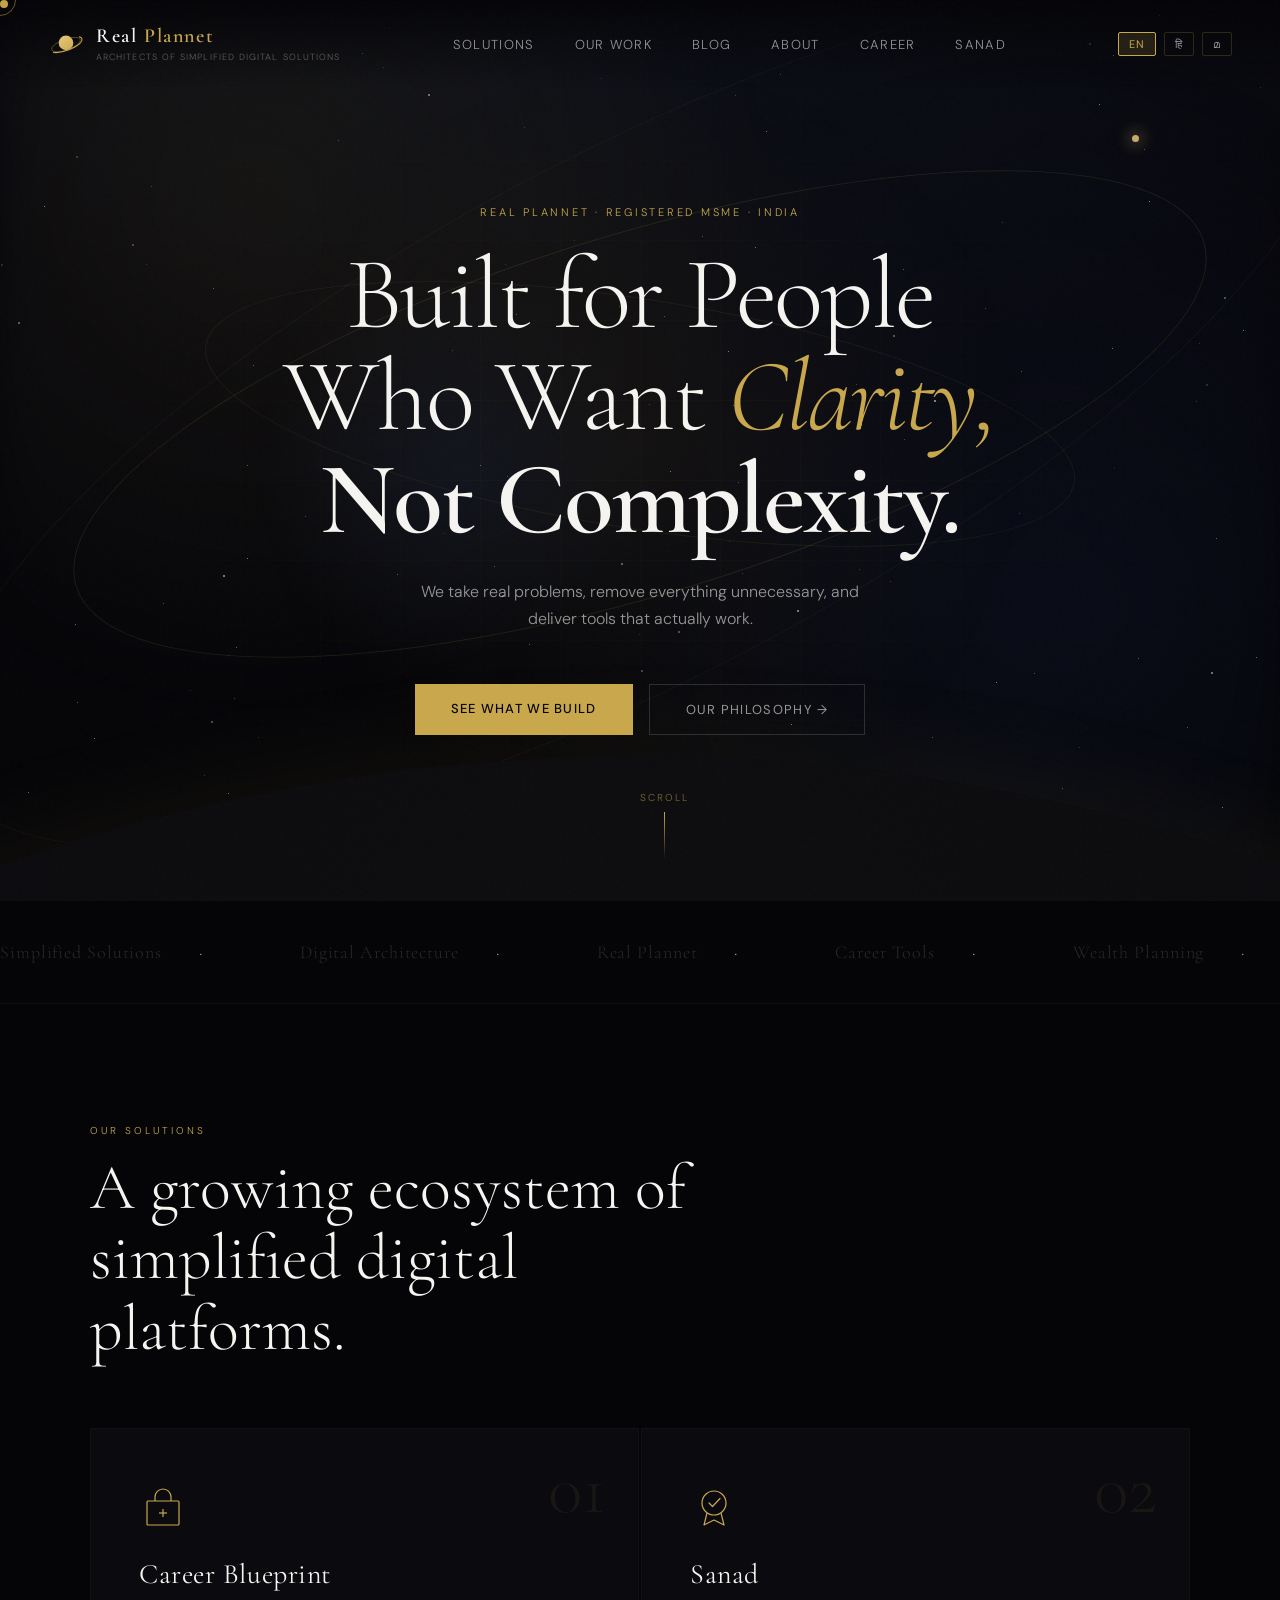
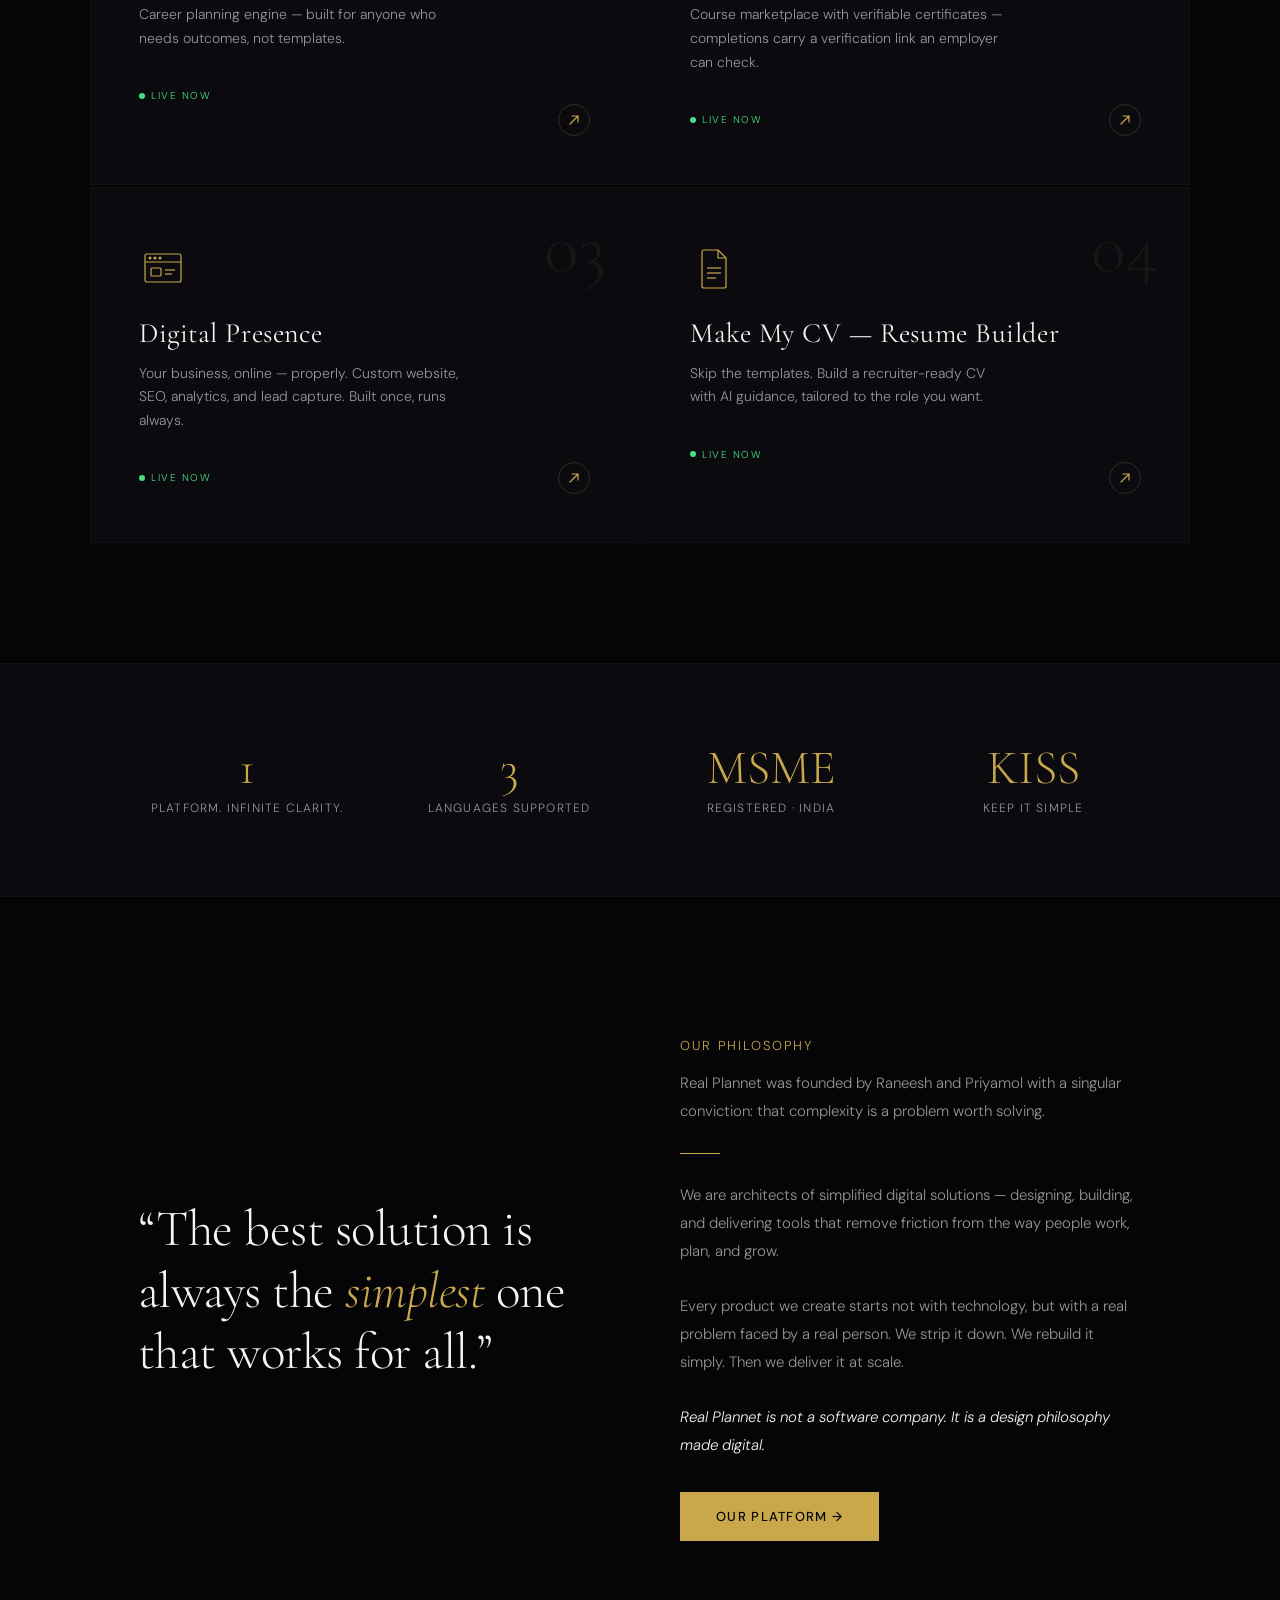
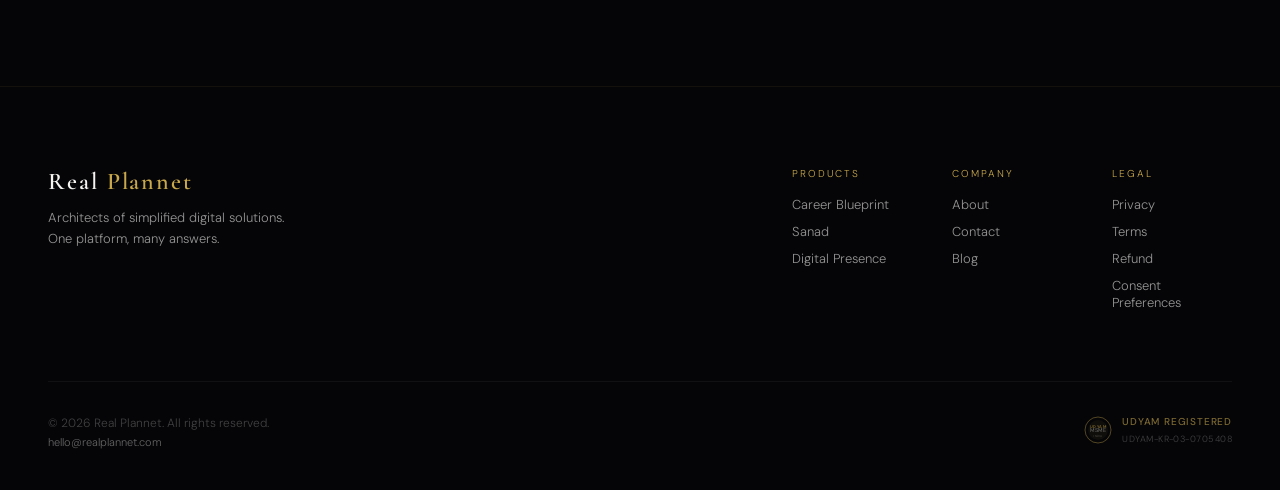
==== commit a4280d1a: "Replace Wealth Compass with Sanad (course marketplace)" ====
--- a/index.html
+++ b/index.html
@@ -96,13 +96,13 @@
       "sameAs": [
         "https://www.linkedin.com/company/realplannet",
         "https://career.realplannet.com",
-        "https://wealth.realplannet.com",
+        "https://sanad.realplannet.com/en",
         "https://makemycv.realplannet.com",
         "https://web.realplannet.com"
       ],
       "makesOffer": [
         { "@type": "Offer", "itemOffered": { "@id": "https://realplannet.com/#career-blueprint" } },
-        { "@type": "Offer", "itemOffered": { "@id": "https://realplannet.com/#wealth-compass" } },
+        { "@type": "Offer", "itemOffered": { "@id": "https://realplannet.com/#sanad" } },
         { "@type": "Offer", "itemOffered": { "@id": "https://realplannet.com/#make-my-cv" } },
         { "@type": "Offer", "itemOffered": { "@id": "https://realplannet.com/#digital-presence" } }
       ]
@@ -127,14 +127,13 @@
       "inLanguage": "en"
     },
     {
-      "@type": "SoftwareApplication",
-      "@id": "https://realplannet.com/#wealth-compass",
-      "name": "Wealth Compass",
-      "url": "https://wealth.realplannet.com",
-      "applicationCategory": "FinanceApplication",
-      "operatingSystem": "Web",
-      "description": "Investment planning, portfolio tracking and financial clarity tools for professionals in India and the UAE.",
-      "publisher": { "@id": "https://realplannet.com/#organization" },
+      "@type": "Service",
+      "@id": "https://realplannet.com/#sanad",
+      "name": "Sanad",
+      "url": "https://sanad.realplannet.com/en",
+      "serviceType": "Course marketplace with verifiable certificates",
+      "description": "Course marketplace with verifiable certificates — completions carry a verification link an employer can check.",
+      "provider": { "@id": "https://realplannet.com/#organization" },
       "inLanguage": "en"
     },
     {
@@ -886,7 +885,7 @@
     <li><a href="/blog/" data-i18n="nav_blog">Blog</a></li>
     <li><a href="#about" data-i18n="nav_about">About</a></li>
     <li><a href="#career" data-i18n="nav_career">Career</a></li>
-    <li><a href="#wealth" data-i18n="nav_wealth">Wealth</a></li>
+    <li><a href="#sanad" data-i18n="nav_wealth">Sanad</a></li>
   </ul>
 
   <div class="nav-lang">
@@ -975,18 +974,18 @@
         </div>
       </a>
 
-      <!-- Wealth -->
-      <a href="https://wealth.realplannet.com" class="product-card reveal" id="wealth">
+      <!-- Sanad -->
+      <a href="https://sanad.realplannet.com/en" class="product-card reveal" id="sanad">
         <span class="card-number">02</span>
         <div class="card-icon">
           <svg viewBox="0 0 48 48" fill="none" xmlns="http://www.w3.org/2000/svg">
-            <polyline points="8,36 18,24 26,30 40,12" stroke="#c9a84c" stroke-width="1.2" stroke-linecap="round" stroke-linejoin="round"/>
-            <circle cx="40" cy="12" r="3" stroke="#c9a84c" stroke-width="1.2"/>
-            <line x1="8" y1="40" x2="40" y2="40" stroke="#c9a84c" stroke-width="1.2" opacity="0.4"/>
+            <circle cx="24" cy="18" r="12" stroke="#c9a84c" stroke-width="1.2"/>
+            <path d="M19 18l3.5 3.5L30 13.5" stroke="#c9a84c" stroke-width="1.2" stroke-linecap="round" stroke-linejoin="round"/>
+            <path d="M17 28l-3 12 10-5 10 5-3-12" stroke="#c9a84c" stroke-width="1.2" stroke-linejoin="round"/>
           </svg>
         </div>
-        <h3 class="card-title" data-i18n="card2_title">Wealth Compass</h3>
-        <p class="card-desc" data-i18n="card2_desc">Investment planning, portfolio tracking, and financial clarity tools — making wealth management accessible and actionable for everyone.</p>
+        <h3 class="card-title" data-i18n="card2_title">Sanad</h3>
+        <p class="card-desc" data-i18n="card2_desc">Course marketplace with verifiable certificates — completions carry a verification link an employer can check.</p>
         <span class="card-status status-live" data-i18n="status_live">Live Now</span>
         <div class="card-arrow">
           <svg viewBox="0 0 12 12" fill="none"><path d="M2 10L10 2M10 2H4M10 2V8" stroke="#c9a84c" stroke-width="1.2" stroke-linecap="round"/></svg>
@@ -1093,7 +1092,7 @@
       <div class="footer-col">
         <p class="footer-col-title" data-i18n="footer_products">Products</p>
         <a href="https://career.realplannet.com" data-i18n="card1_title">Career Blueprint</a>
-        <a href="https://wealth.realplannet.com" data-i18n="card2_title">Wealth Compass</a>
+        <a href="https://sanad.realplannet.com/en" data-i18n="card2_title">Sanad</a>
         <a href="https://web.realplannet.com" target="_blank" data-i18n="card3_title">Digital Presence</a>
       </div>
       <div class="footer-col">
@@ -1225,7 +1224,7 @@
       nav_blog: 'Blog',
       nav_about: 'About',
       nav_career: 'Career',
-      nav_wealth: 'Wealth',
+      nav_wealth: 'Sanad',
       hero_eyebrow: 'Real Plannet · Registered MSME · India',
       hero_title: 'Built for People<br>Who Want <em>Clarity,</em> <span class=\"line-2\">Not Complexity.</span>',
       hero_tagline: 'We take real problems, remove everything unnecessary, and deliver tools that actually work.',
@@ -1236,8 +1235,8 @@
       section_title: 'A growing ecosystem of simplified digital platforms.',
       card1_title: 'Career Blueprint',
       card1_desc: 'Career planning engine — built for anyone who needs outcomes, not templates.',
-      card2_title: 'Wealth Compass',
-      card2_desc: 'Investment planning, portfolio tracking, and financial clarity tools — making wealth management accessible and actionable for everyone.',
+      card2_title: 'Sanad',
+      card2_desc: 'Course marketplace with verifiable certificates — completions carry a verification link an employer can check.',
       card3_title: 'Digital Presence',
       card3_desc: 'Your business, online — properly. Custom website, SEO, analytics, and lead capture. Built once, runs always.',
       card4_title: 'Make My CV — Resume Builder',
@@ -1262,7 +1261,7 @@
       nav_blog: 'ब्लॉग',
       nav_about: 'हमारे बारे में',
       nav_career: 'करियर',
-      nav_wealth: 'संपत्ति',
+      nav_wealth: 'सनद',
       hero_eyebrow: 'Real Plannet · पंजीकृत MSME · भारत',
       hero_title: 'हम <em>निर्मित</em> करते हैं<br>सरल <span class=\"line-2\">समाधान।</span>',
       hero_tagline: 'जटिल समस्याएं। सरल समाधान। असली परिणाम।',
@@ -1273,8 +1272,8 @@
       section_title: 'सरल डिजिटल प्लेटफ़ॉर्म का बढ़ता पारिस्थितिकी तंत्र।',
       card1_title: 'करियर ब्लूप्रिंट',
       card1_desc: 'करियर प्लानिंग इंजन — हर उस व्यक्ति के लिए जिसे परिणाम चाहिए, टेम्पलेट नहीं।',
-      card2_title: 'वेल्थ कम्पास',
-      card2_desc: 'निवेश ट्रैकिंग और वित्तीय स्पष्टता — सभी के लिए सुलभ और व्यावहारिक।',
+      card2_title: 'सनद',
+      card2_desc: 'सत्यापन योग्य प्रमाणपत्रों वाला कोर्स मार्केटप्लेस — पूर्णता पर एक सत्यापन लिंक मिलता है जिसे नियोक्ता जांच सकता है।',
       card3_title: 'डिजिटल प्रेजेंस',
       card3_desc: 'आपका बिज़नेस, ऑनलाइन — सही तरीके से। वेबसाइट, SEO, एनालिटिक्स और लीड कैप्चर। एक बार बनाओ, हमेशा चले।',
       card4_title: 'मेक माय सीवी — रिज़्यूमे बिल्डर',
@@ -1299,7 +1298,7 @@
       nav_blog: 'ബ്ലോഗ്',
       nav_about: 'ഞങ്ങളെക്കുറിച്ച്',
       nav_career: 'കരിയർ',
-      nav_wealth: 'സമ്പത്ത്',
+      nav_wealth: 'സനദ്',
       hero_eyebrow: 'Real Plannet · MSME രജിസ്റ്റർഡ് · ഇന്ത്യ',
       hero_title: 'ഞങ്ങൾ <em>ആർക്കിടെക്ട്</em> ചെയ്യുന്നു<br>ലളിതമായ <span class=\"line-2\">പരിഹാരങ്ങൾ.</span>',
       hero_tagline: 'സങ്കീർണ്ണമായ പ്രശ്നങ്ങൾ. ലളിതമായ പരിഹാരങ്ങൾ. യഥാർഥ ഫലങ്ങൾ.',
@@ -1310,8 +1309,8 @@
       section_title: 'ലളിതമായ ഡിജിറ്റൽ പ്ലാറ്റ്ഫോമുകളുടെ വളരുന്ന ആവാസവ്യവസ്ഥ.',
       card1_title: 'കരിയർ ബ്ലൂപ്രിന്റ്',
       card1_desc: 'കരിയർ പ്ലാനിംഗ് എഞ്ചിൻ — ഫലങ്ങൾ ആഗ്രഹിക്കുന്ന ആർക്കും വേണ്ടി, ടെംപ്ലേറ്റുകൾ അല്ല.',
-      card2_title: 'വെൽത്ത് കമ്പാസ്',
-      card2_desc: 'നിക്ഷേപ ട്രാക്കിംഗും സാമ്പത്തിക വ്യക്തതയും — എല്ലാവർക്കും ലഭ്യമായ രീതിയിൽ.',
+      card2_title: 'സനദ്',
+      card2_desc: 'പരിശോധിക്കാവുന്ന സർട്ടിഫിക്കറ്റുകളുള്ള കോഴ്സ് മാർക്കറ്റ്പ്ലേസ് — പൂർത്തിയാക്കുമ്പോൾ തൊഴിലുടമയ്ക്ക് പരിശോധിക്കാവുന്ന ഒരു ലിങ്ക് ലഭിക്കും.',
       card3_title: 'ഡിജിറ്റൽ പ്രെസൻസ്',
       card3_desc: 'നിങ്ങളുടെ ബിസിനസ്, ഓൺലൈനിൽ — ശരിയായ രീതിയിൽ. വെബ്സൈറ്റ്, SEO, അനലിറ്റിക്സ്, ലീഡ് ക്യാപ്ചർ. ഒരിക്കൽ നിർമ്മിക്കുക, എന്നും പ്രവർത്തിക്കും.',
       card4_title: 'മേക്ക് മൈ സിവി — റെസ്യൂമെ ബിൽഡർ',
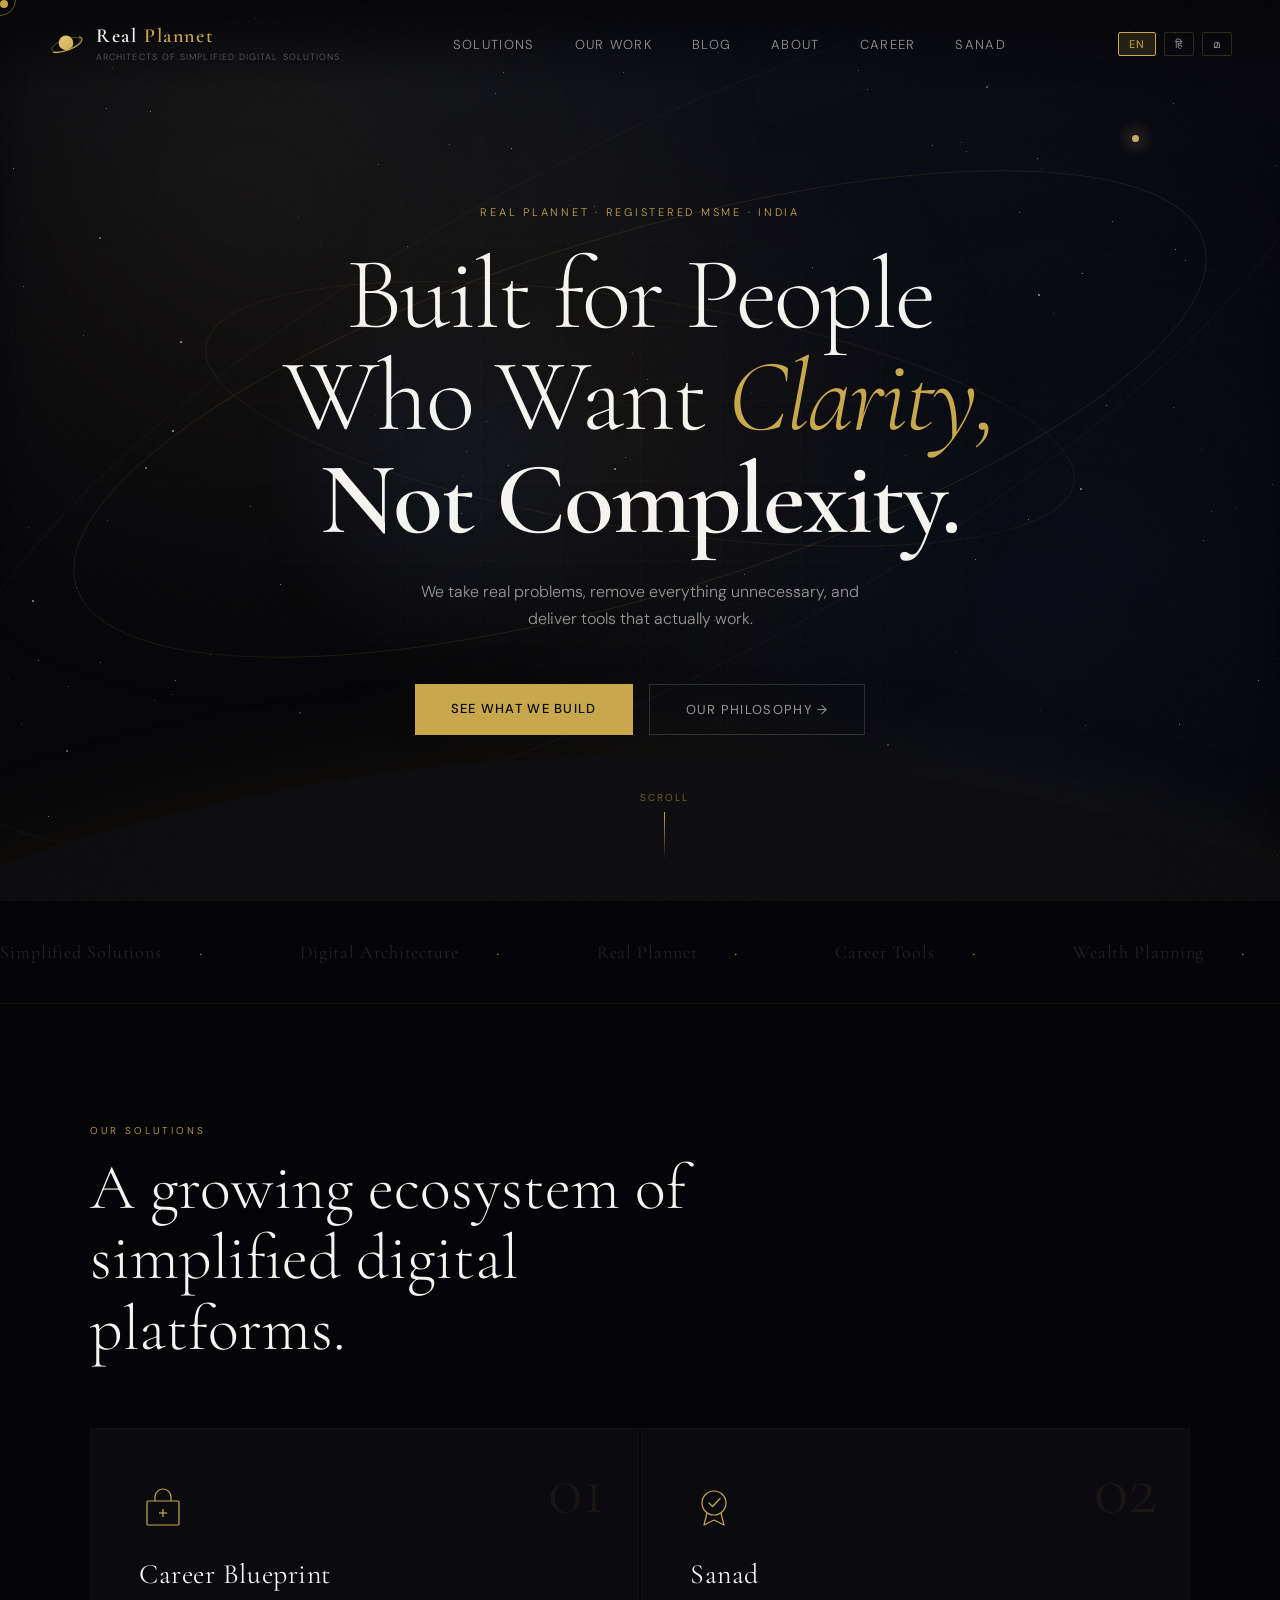
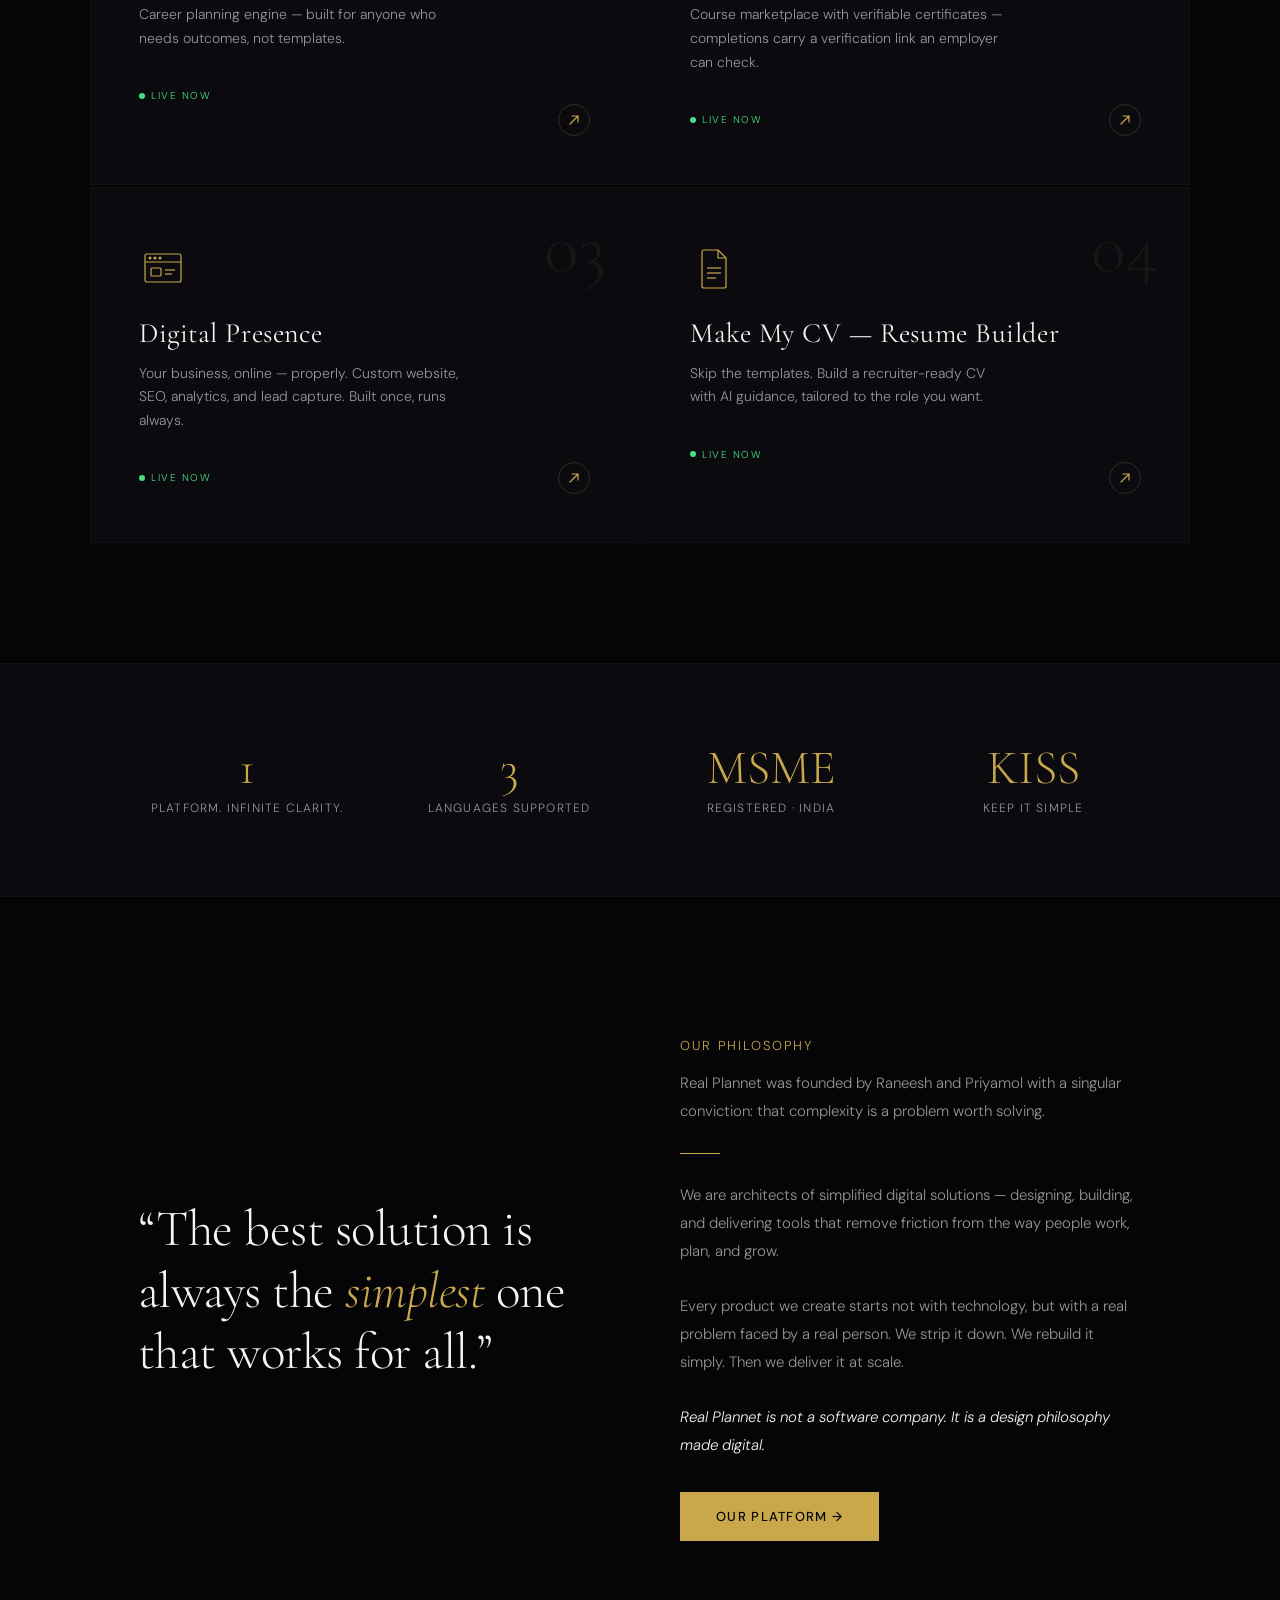
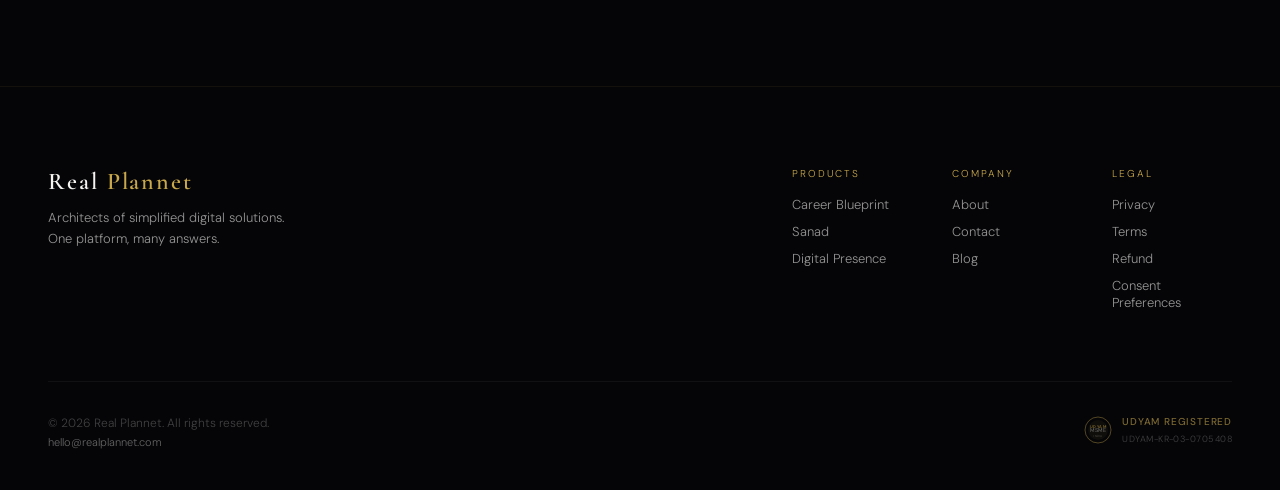
==== commit ff60a8e6: "Add check.realplannet.com to sameAs; rebuild sitemap index with verified sitemaps only" ====
--- a/index.html
+++ b/index.html
@@ -96,6 +96,7 @@
       "sameAs": [
         "https://www.linkedin.com/company/realplannet",
         "https://career.realplannet.com",
+        "https://check.realplannet.com",
         "https://sanad.realplannet.com/en",
         "https://makemycv.realplannet.com",
         "https://web.realplannet.com"
